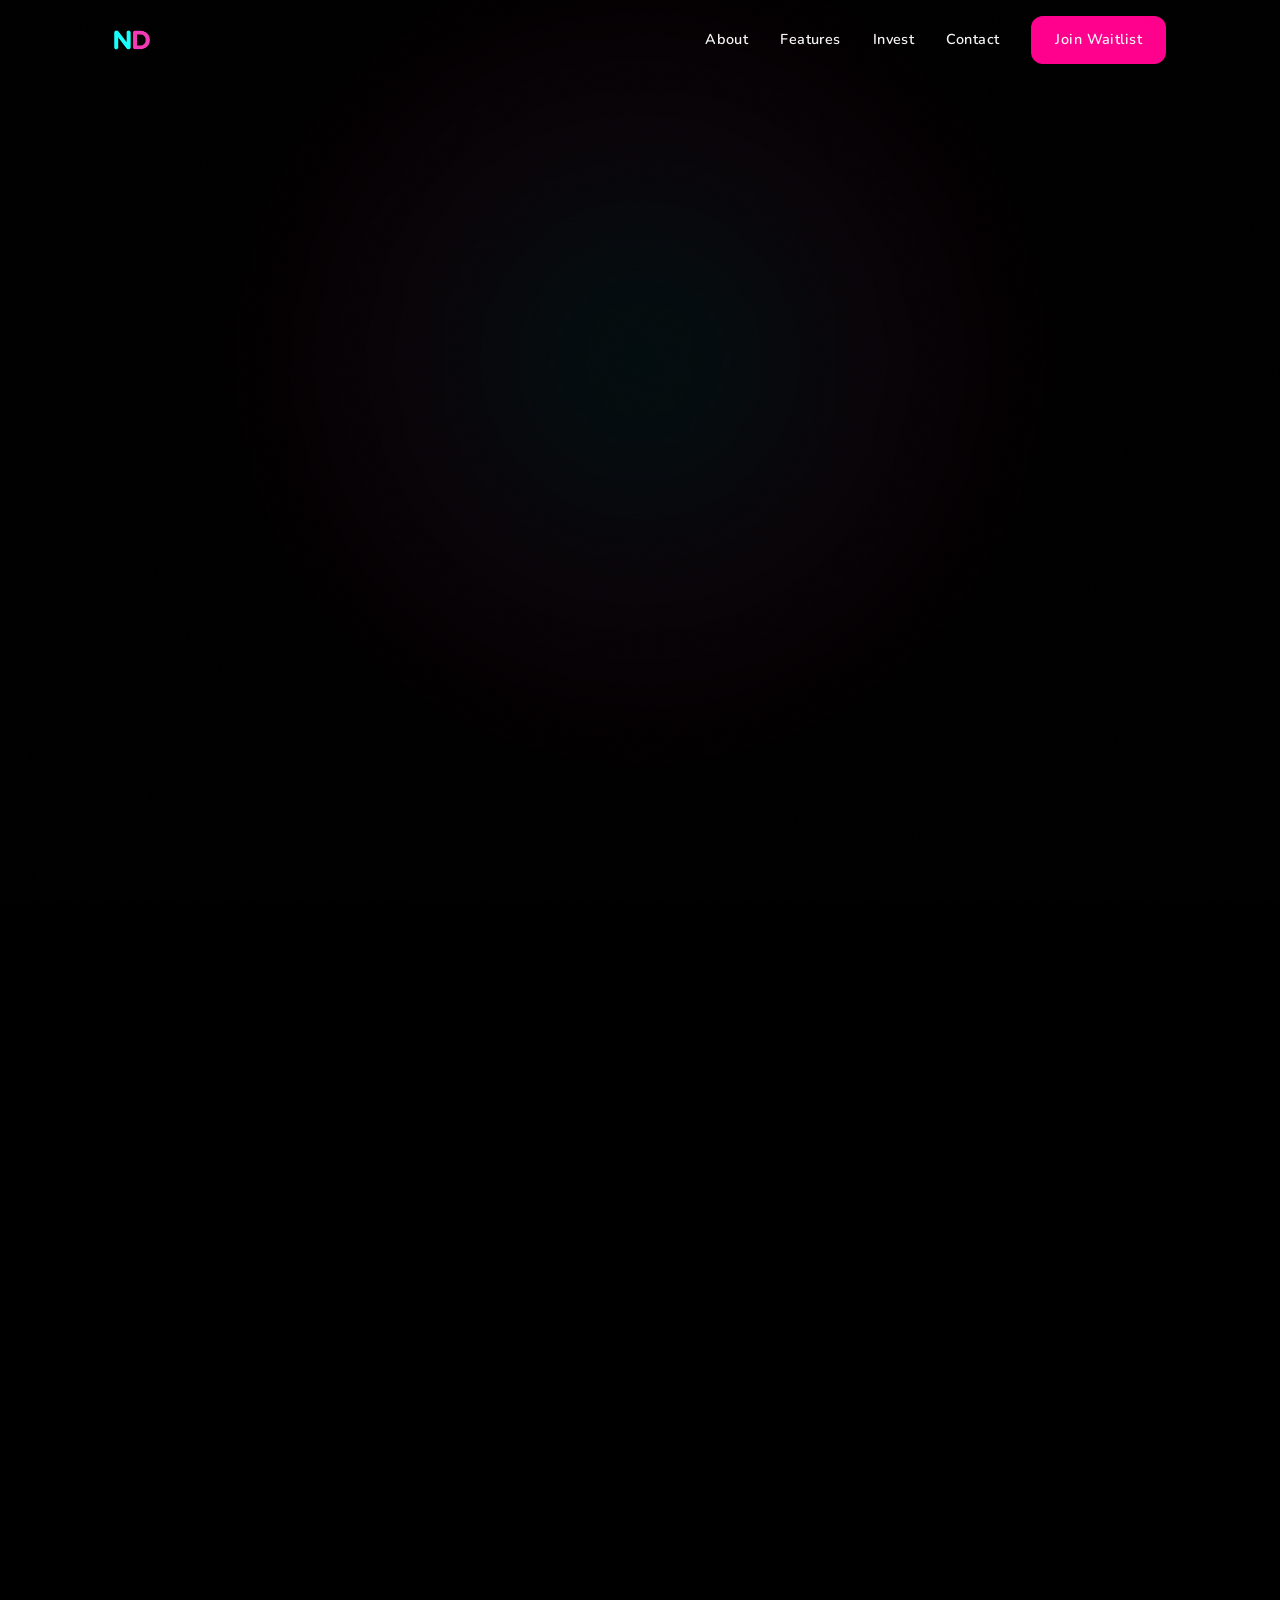
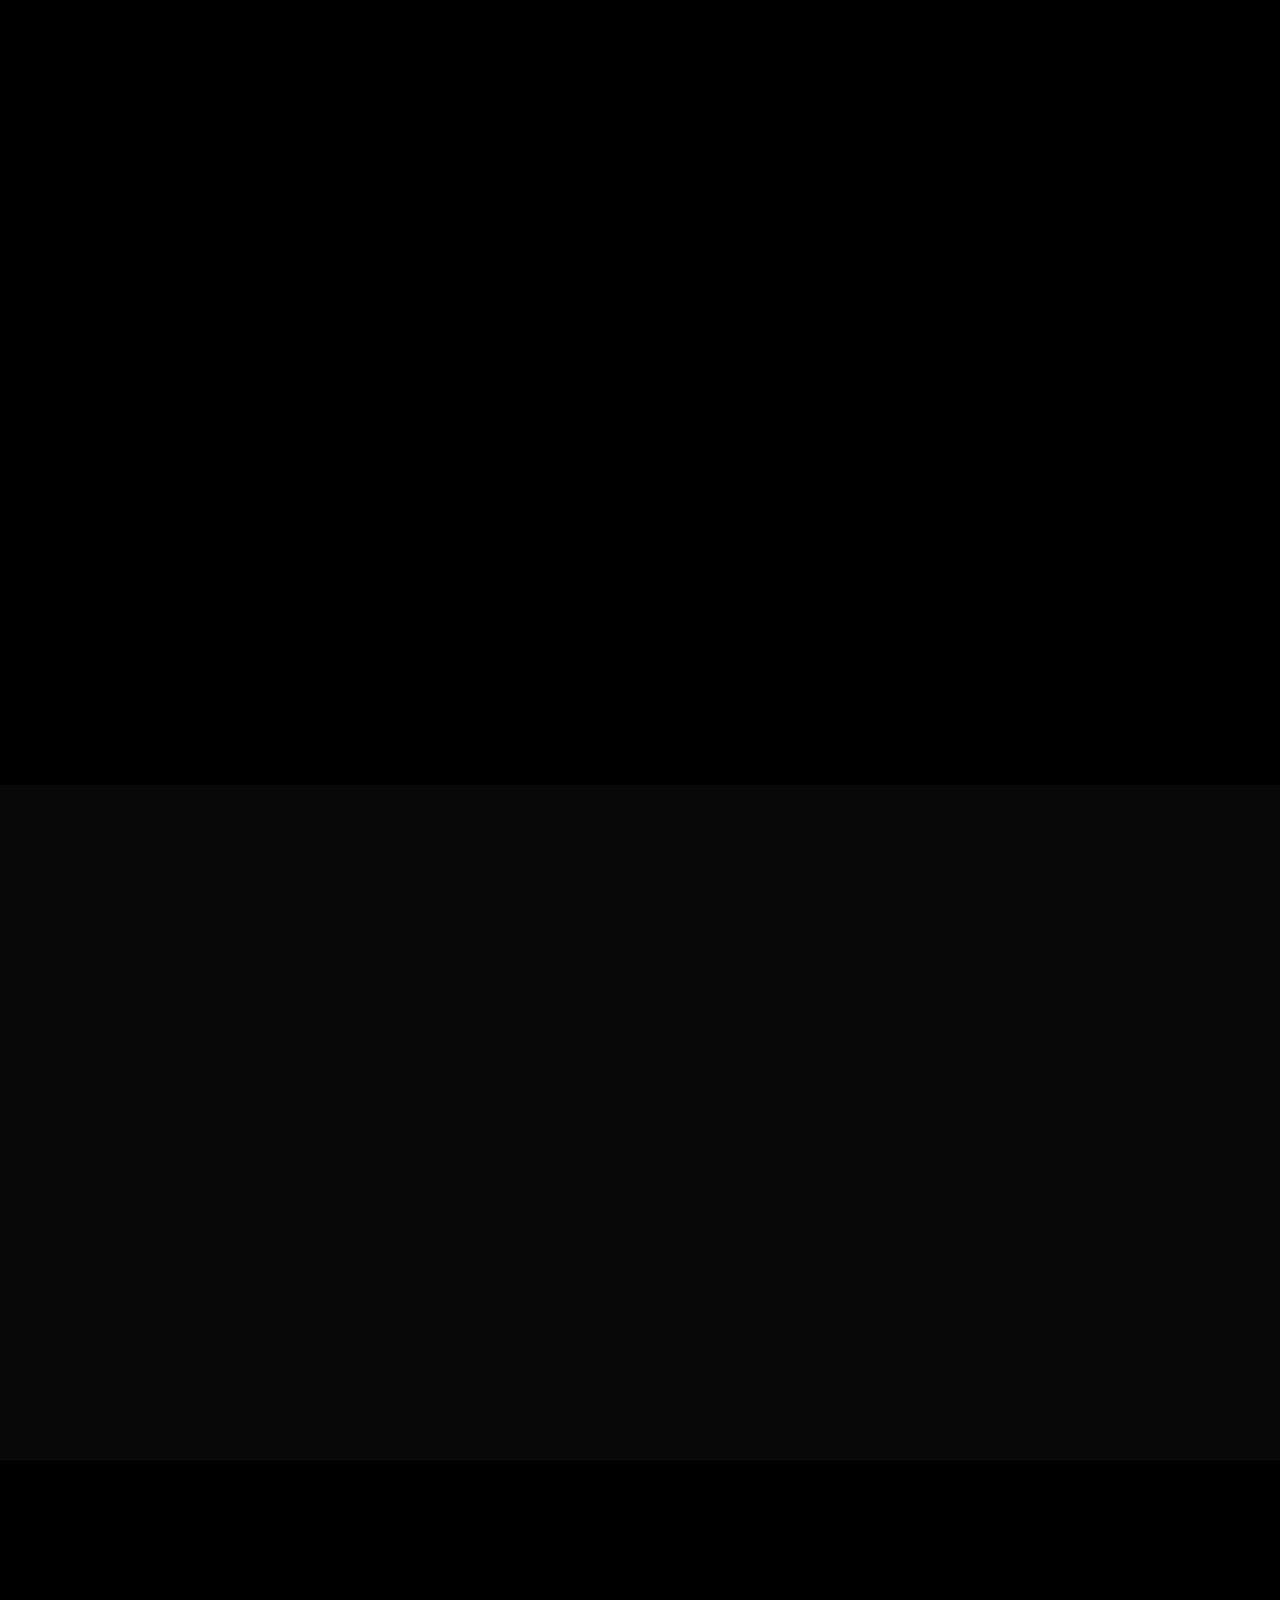
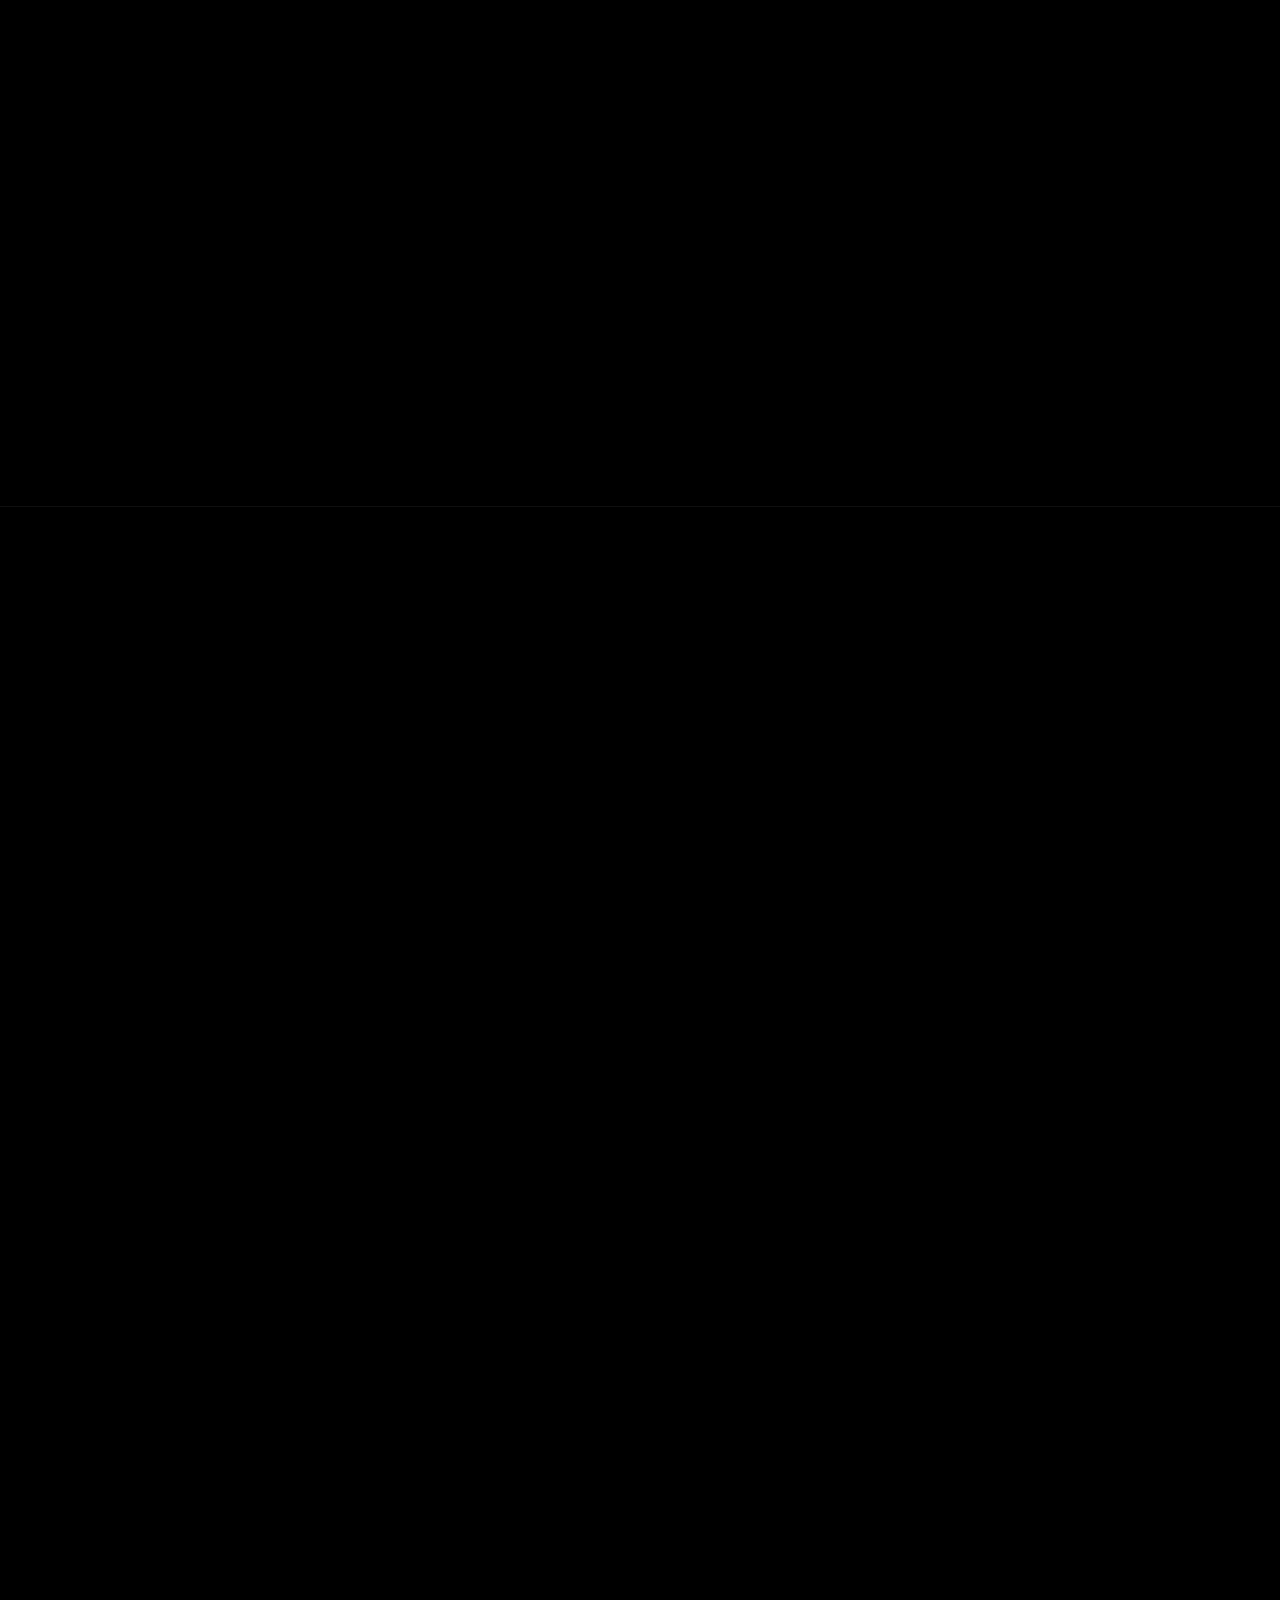
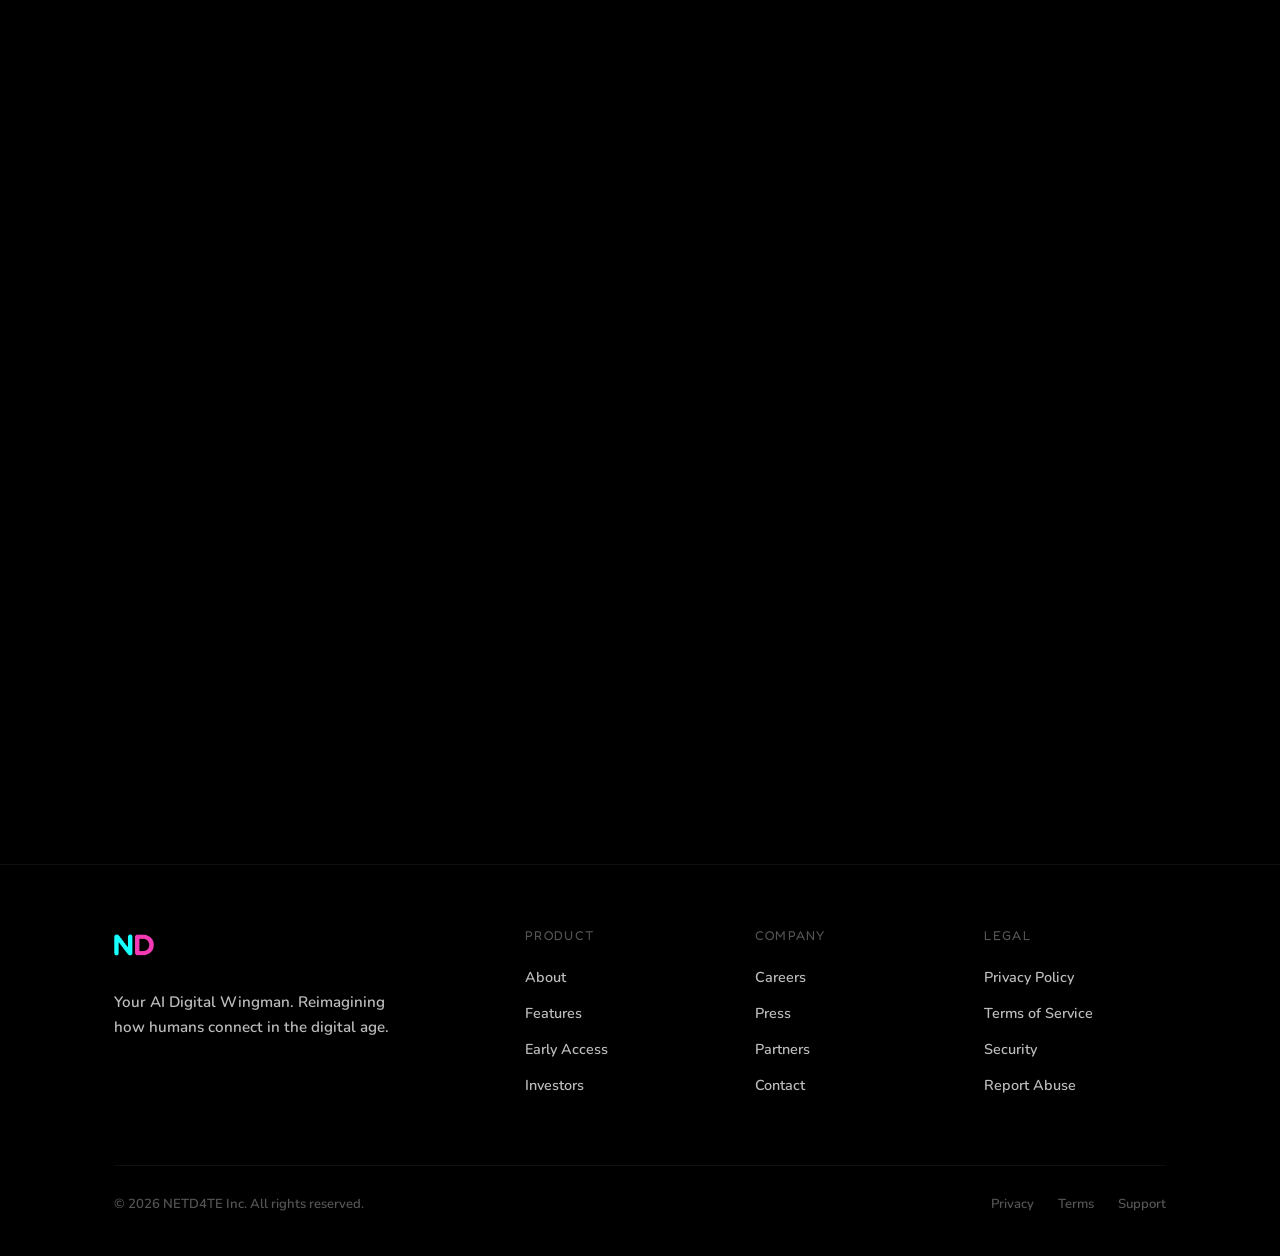
==== index.html @ 3063f81a "Update footer links to use root-relative paths" ====
<!DOCTYPE html>
<html lang="en">
<head>
  <meta charset="UTF-8">
  <meta name="viewport" content="width=device-width, initial-scale=1.0">
  <meta http-equiv="X-UA-Compatible" content="IE=edge">
  
  <title>NETD4TE | Your AI Digital Wingman | Coming Soon</title>
  <meta name="title" content="NETD4TE | Your AI Digital Wingman | Coming Soon">
  <meta name="description" content="NETD4TE is the next-gen AI dating platform built for introverts, trust-seekers, and Gen Z. A completely fresh experience in online dating. Pre-register now for early access. Investors and mentors welcome.">
  <meta name="keywords" content="netd4te, netdate, netd4te app, netd4te dating, ai digital wingman, ai dating app, dating platform, online dating, find love online, digital wingman, introvert dating app, trust based dating, next gen dating, modern dating site, gen z dating, new dating app, upcoming dating app, dating app launch, dating startup, relationship app, matchmaking app, ai matchmaking, smart dating, safe dating app, verified dating, authentic dating, meaningful connections, dating innovation, dating technology, social discovery app, singles app, meet new people, find your match, love tech, dating revolution, fluid dating experience, immersive dating, premium dating platform, dating for introverts, shy people dating app, trust score dating, anti-catfish dating, real connections, no ghosting dating, future of dating, dating 3.0, ai powered relationships, digital dating assistant, romantic ai, dating ecosystem, pre launch dating app, exclusive dating app, invite only dating, beta dating app, dating app investors, dating startup funding, mentor supported startup, netd4te pre register, netd4te early access, netd4te mvp, netd4te prototype, netd4te founder, netd4te team, netd4te careers, netd4te support, netd4te privacy, netd4te security">
  <meta name="author" content="NETD4TE Inc.">
  <meta name="robots" content="index, follow, max-image-preview:large, max-snippet:-1, max-video-preview:-1">
  <meta name="googlebot" content="index, follow">
  <meta name="bingbot" content="index, follow">
  <meta name="language" content="English">
  <meta name="revisit-after" content="7 days">
  <meta name="theme-color" content="#000000">
  <meta name="msapplication-TileColor" content="#000000">
  <meta name="apple-mobile-web-app-capable" content="yes">
  <meta name="apple-mobile-web-app-status-bar-style" content="black-translucent">
  <meta name="apple-mobile-web-app-title" content="NETD4TE">
  <meta name="mobile-web-app-capable" content="yes">
  <meta name="application-name" content="NETD4TE">
  <meta name="format-detection" content="telephone=no">
  
  <link rel="canonical" href="https://netd4te.com/">
  <link rel="icon" type="image/png" href="images/notification-icon.png">
  <link rel="shortcut icon" type="image/png" href="images/notification-icon.png">
  <link rel="apple-touch-icon" href="images/app-icon.png">
  <link rel="mask-icon" href="images/notification-icon.png" color="#00f0ff">
  <link rel="manifest" href="manifest.json">
  
  <link rel="preconnect" href="https://fonts.googleapis.com">
  <link rel="preconnect" href="https://fonts.gstatic.com" crossorigin>
  
  <meta property="og:type" content="website">
  <meta property="og:url" content="https://netd4te.com/">
  <meta property="og:title" content="NETD4TE | Your AI Digital Wingman | Coming Soon">
  <meta property="og:description" content="The dating app rebuilt from scratch for trust, authenticity, and introverts. Pre-register for exclusive early access. Investors welcome.">
  <meta property="og:image" content="https://netd4te.com/images/couple1.png">
  <meta property="og:image:width" content="1200">
  <meta property="og:image:height" content="630">
  <meta property="og:image:alt" content="NETD4TE - Your AI Digital Wingman">
  <meta property="og:site_name" content="NETD4TE">
  <meta property="og:locale" content="en_US">
  
  <meta property="twitter:card" content="summary_large_image">
  <meta property="twitter:url" content="https://netd4te.com/">
  <meta property="twitter:title" content="NETD4TE | Your AI Digital Wingman | Coming Soon">
  <meta property="twitter:description" content="The dating app rebuilt from scratch for trust, authenticity, and introverts. Pre-register for exclusive early access.">
  <meta property="twitter:image" content="https://netd4te.com/images/image1.png">
  <meta property="twitter:image:alt" content="NETD4TE Logo">
  <meta name="twitter:site" content="@netd4te">
  <meta name="twitter:creator" content="@netd4te">

  <!-- FIREBASE CONFIGURATION -->
  <script type="module">
    // Import the functions you need from the SDKs you need
    import { initializeApp } from "https://www.gstatic.com/firebasejs/12.16.0/firebase-app.js";
    import { getAnalytics } from "https://www.gstatic.com/firebasejs/12.16.0/firebase-analytics.js";
    import { getFirestore } from "https://www.gstatic.com/firebasejs/12.16.0/firebase-firestore.js";

    // Your web app's Firebase configuration
    const firebaseConfig = {
      apiKey: "AIzaSyCQ2P5rx6RW3_sD5trB_k0B-QwUMUBgTsg",
      authDomain: "netd4te-web-69.firebaseapp.com",
      projectId: "netd4te-web-69",
      storageBucket: "netd4te-web-69.firebasestorage.app",
      messagingSenderId: "773808920862",
      appId: "1:773808920862:web:a656dccbf522b605a9910f",
      measurementId: "G-SEQCHS0ESS"
    };

    // Initialize Firebase
    const app = initializeApp(firebaseConfig);
    const analytics = getAnalytics(app);
    // Initialize Firestore and attach it to the window object so main.js can use it
    window.db = getFirestore(app);
  </script>
  
  <script type="application/ld+json">
  {
    "@context": "https://schema.org",
    "@type": "Organization",
    "name": "NETD4TE",
    "alternateName": "NETD4TE Inc.",
    "url": "https://netd4te.com",
    "logo": "https://netd4te.com/images/notification-icon.png",
    "sameAs": [
      "https://instagram.com/netd4te",
      "https://twitter.com/netd4te",
      "https://linkedin.com/company/netd4te",
      "https://youtube.com/@netd4te",
      "https://facebook.com/netd4te",
      "https://tiktok.com/@netd4te",
      "https://discord.gg/netd4te",
      "https://reddit.com/r/netd4te"
    ],
    "contactPoint": [
      { "@type": "ContactPoint", "email": "support@netd4te.com", "contactType": "customer support", "availableLanguage": ["English"] },
      { "@type": "ContactPoint", "email": "invest@netd4te.com", "contactType": "investor relations", "availableLanguage": ["English"] }
    ],
    "description": "NETD4TE is an AI-powered digital wingman and next-generation dating platform designed for introverts and trust-focused singles.",
    "foundingDate": "2026",
    "slogan": "Your AI Digital Wingman"
  }
  </script>
  
  <script type="application/ld+json">
  {
    "@context": "https://schema.org",
    "@type": "WebSite",
    "name": "NETD4TE",
    "url": "https://netd4te.com",
    "potentialAction": {
      "@type": "SearchAction",
      "target": "https://netd4te.com/?q={search_term_string}",
      "query-input": "required name=search_term_string"
    }
  }
  </script>
  
  <script type="application/ld+json">
  {
    "@context": "https://schema.org",
    "@type": "SoftwareApplication",
    "name": "NETD4TE",
    "applicationCategory": "SocialNetworkingApplication",
    "operatingSystem": "iOS, Android, Web",
    "softwareVersion": "MVP",
    "description": "AI-powered dating application featuring trust-building mechanisms and introvert-friendly matching. Currently in pre-launch phase.",
    "offers": { "@type": "Offer", "price": "0", "priceCurrency": "USD" },
    "aggregateRating": { "@type": "AggregateRating", "ratingValue": "5", "ratingCount": "1" },
    "author": { "@type": "Organization", "name": "NETD4TE Inc." },
    "applicationSubCategory": "DatingApplication",
    "featureList": "AI Digital Wingman, Trust-Based Matching, Introvert-Optimized UX, Real Connection Focus"
  }
  </script>
  
  <script type="application/ld+json">
  {
    "@context": "https://schema.org",
    "@type": "FAQPage",
    "mainEntity": [
      {
        "@type": "Question",
        "name": "What is NETD4TE?",
        "acceptedAnswer": {
          "@type": "Answer",
          "text": "NETD4TE is an upcoming AI-powered dating platform and digital wingman designed to revolutionize online dating through trust-building features and introvert-friendly design. The app is currently in pre-launch phase with a full prototype ready for investors."
        }
      },
      {
        "@type": "Question",
        "name": "When is NETD4TE launching?",
        "acceptedAnswer": {
          "@type": "Answer",
          "text": "NETD4TE is launching its MVP soon. You can pre-register now at netd4te.com to get exclusive early access and be among the first to experience the future of dating."
        }
      },
      {
        "@type": "Question",
        "name": "Is NETD4TE good for introverts?",
        "acceptedAnswer": {
          "@type": "Answer",
          "text": "Yes, NETD4TE is specifically designed with introvert-friendly features that make online dating comfortable, authentic, and pressure-free. The platform prioritizes meaningful connections over superficial swiping."
        }
      },
      {
        "@type": "Question",
        "name": "Is NETD4TE looking for investors?",
        "acceptedAnswer": {
          "@type": "Answer",
          "text": "Yes, NETD4TE is actively seeking visionary investors and mentors. The full prototype is ready for demonstration. Interested parties can contact invest@netd4te.com for the pitch deck and partnership opportunities."
        }
      }
    ]
  }
  </script>
  
  <link rel="stylesheet" href="css/style.css">
  
  <style>
    body { background: #000; color: #fff; margin: 0; font-family: 'Nunito', sans-serif; }
    .hero { min-height: 100vh; display: flex; flex-direction: column; justify-content: center; align-items: center; text-align: center; padding: 140px 24px 100px; position: relative; }
  </style>
</head>
<body>
  
  <!-- Navigation -->
  <nav id="navbar">
    <div class="container nav-inner">
      <a href="#top" class="nav-logo" aria-label="NETD4TE Home">
        <img src="images/notification-icon.png" alt="NETD4TE" style="height:36px;width:auto;">
      </a>
      
      <div class="nav-links">
        <a href="#about">About</a>
        <a href="#features">Features</a>
        <a href="#investors">Invest</a>
        <a href="#contact">Contact</a>
        <a href="#waitlist" class="btn btn-primary-j nav-cta">Join Waitlist</a>
      </div>
      
      <button class="menu-toggle" id="menu-toggle" aria-label="Open menu">
        <span></span>
        <span></span>
        <span></span>
      </button>
    </div>
  </nav>
  
  <!-- Mobile Nav Overlay -->
  <div class="mobile-nav" id="mobile-nav">
    <a href="#about" onclick="closeMenu()">About</a>
    <a href="#features" onclick="closeMenu()">Features</a>
    <a href="#investors" onclick="closeMenu()">Invest</a>
    <a href="#contact" onclick="closeMenu()">Contact</a>
    <a href="#waitlist" class="btn btn-primary-j" onclick="closeMenu()" style="margin-top:24px;">Join Waitlist</a>
  </div>
  
  <!-- Hero -->
  <section class="hero" id="top">
    <!-- NEW GLOW DIV -->
    <div class="hero-glow"></div>

    <div class="hero-badge reveal">
      <span class="dot"></span>
      <span>Something New Is Coming Soon</span>
    </div>
    
    <img src="images/logo-banner.png" alt="NETD4TE - Your AI Digital Wingman" class="hero-logo-img reveal" style="max-width: 600px;" loading="eager">
    
    <p class="hero-sub reveal" style="font-size: 1.5rem; max-width: 700px;">
      Your AI Digital Wingman. A dating experience so fresh and so different that you will wonder how you ever dated without it.
    </p>
    
    <div class="hero-actions reveal">
      <a href="#waitlist" class="btn btn-primary">
        <span>Get Early Access</span>
        <svg width="16" height="16" viewBox="0 0 24 24" fill="none" stroke="currentColor" stroke-width="2.5" stroke-linecap="round" stroke-linejoin="round"><line x1="12" y1="5" x2="12" y2="19"></line><polyline points="19 12 12 19 5 12"></polyline></svg>
      </a>
      <a href="#about" class="btn btn-outline">Explore More</a>
    </div>
    
    <div class="hero-scroll reveal">
      <span>Scroll</span>
      <svg width="16" height="16" viewBox="0 0 24 24" fill="none" stroke="currentColor" stroke-width="2" stroke-linecap="round" stroke-linejoin="round"><polyline points="6 9 12 15 18 9"></polyline></svg>
    </div>
  </section>
  
  <!-- Image Strip -->
  <section style="padding-top:0; padding-bottom:0;">
    <div class="img-strip reveal">
      <div class="img-strip-item">
        <img src="images/couple1.png" alt="Neon couple art" loading="lazy">
      </div>
      <div class="img-strip-item">
        <img src="images/couple3.png" alt="Friends having fun" loading="lazy">
      </div>
      <div class="img-strip-item">
        <img src="images/couple.png" alt="Digital connections" loading="lazy">
      </div>
    </div>
  </section>
  
  <!-- About -->
  <section id="about">
    <div class="container">
      
      <div style="text-align:center; margin-bottom:56px;" class="reveal">
        <span class="section-label">The Secret Sauce</span>
        <h2 class="section-title pipe-text">You Have Never Dated<br>Like This Before</h2>
        <p class="section-desc" style="margin:0 auto;">
          We did not copy other apps. We started from zero. What we are building does not fit any category. It is not just new features. It is a whole new way to think about dating.
        </p>
      </div>
      
      <div class="feature-grid">
        <div class="clay-card reveal">
          <span class="feature-num">01</span>
          <div class="feature-icon" style="color:var(--cyan);">
            <svg width="24" height="24" viewBox="0 0 24 24" fill="none" stroke="currentColor" stroke-width="2" stroke-linecap="round" stroke-linejoin="round"><path d="M12 2L2 7l10 5 10-5-10-5z"></path><path d="M2 17l10 5 10-5"></path><path d="M2 12l10 5 10-5"></path></svg>
          </div>
          <h3>Beyond the Swipe</h3>
          <p>The swipe is dead. We built something totally new to help you find people. It feels so natural, you will wonder why nobody did it before.</p>
        </div>
        
        <div class="clay-card reveal">
          <span class="feature-num">02</span>
          <div class="feature-icon" style="color:var(--pink);">
            <svg width="24" height="24" viewBox="0 0 24 24" fill="none" stroke="currentColor" stroke-width="2" stroke-linecap="round" stroke-linejoin="round"><path d="M12 22s8-4 8-10V5l-8-3-8 3v7c0 6 8 10 8 10z"></path></svg>
          </div>
          <h3>Trust, Verified</h3>
          <p>Our trust system makes sure every connection starts real. No bots. No fakes. Just real people being real.</p>
        </div>
        
        <div class="clay-card reveal">
          <span class="feature-num">03</span>
          <div class="feature-icon" style="color:var(--purple);">
            <svg width="24" height="24" viewBox="0 0 24 24" fill="none" stroke="currentColor" stroke-width="2" stroke-linecap="round" stroke-linejoin="round"><path d="M20.84 4.61a5.5 5.5 0 0 0-7.78 0L12 5.67l-1.06-1.06a5.5 5.5 0 0 0-7.78 7.78l1.06 1.06L12 21.23l7.78-7.78 1.06-1.06a5.5 5.5 0 0 0 0-7.78z"></path></svg>
          </div>
          <h3>Introvert Paradise</h3>
          <p>Low social battery? Perfect. We built everything around comfort, depth, and zero pressure. Finally, a dating app that gets you.</p>
        </div>
        
        <div class="clay-card reveal">
          <span class="feature-num">04</span>
          <div class="feature-icon" style="color:var(--cyan);">
            <svg width="24" height="24" viewBox="0 0 24 24" fill="none" stroke="currentColor" stroke-width="2" stroke-linecap="round" stroke-linejoin="round"><circle cx="12" cy="12" r="10"></circle><line x1="12" y1="16" x2="12" y2="12"></line><line x1="12" y1="8" x2="12.01" y2="8"></line></svg>
          </div>
          <h3>Your AI Wingman</h3>
          <p>Imagine a best friend who knows exactly what to say and how to break the ice. That is not just AI. That is your digital wingman.</p>
        </div>
        
        <div class="clay-card reveal">
          <span class="feature-num">05</span>
          <div class="feature-icon" style="color:var(--pink);">
            <svg width="24" height="24" viewBox="0 0 24 24" fill="none" stroke="currentColor" stroke-width="2" stroke-linecap="round" stroke-linejoin="round"><path d="M21 15a2 2 0 0 1-2 2H7l-4 4V5a2 2 0 0 1 2-2h14a2 2 0 0 1 2 2z"></path></svg>
          </div>
          <h3>Anti-Ghosting Tech</h3>
          <p>Ghosting hurts. We built the cure. Our system keeps conversations alive and meaningful. No more being left on read forever.</p>
        </div>
        
        <div class="clay-card reveal">
          <span class="feature-num">06</span>
          <div class="feature-icon" style="color:var(--purple);">
            <svg width="24" height="24" viewBox="0 0 24 24" fill="none" stroke="currentColor" stroke-width="2" stroke-linecap="round" stroke-linejoin="round"><path d="M17 21v-2a4 4 0 0 0-4-4H5a4 4 0 0 0-4 4v2"></path><circle cx="9" cy="7" r="4"></circle><path d="M23 21v-2a4 4 0 0 0-3-3.87"></path><path d="M16 3.13a4 4 0 0 1 0 7.75"></path></svg>
          </div>
          <h3>Fluid Chemistry</h3>
          <p>Matching is not math. It is chemistry. Our system understands vibe, energy, and compatibility in ways you have never seen.</p>
        </div>
      </div>
      
    </div>
  </section>
  
  <!-- Showcase -->
  <section id="features" style="background:var(--surface);">
    <div class="container">
      <div class="showcase">
        <div class="showcase-visual reveal">
          <img src="images/logo.png" alt="Futuristic dating app" loading="lazy">
        </div>
        <div class="showcase-content reveal">
          <span class="section-label">The Experience</span>
          <h2 class="section-title pipe-text">Built for Humans.<br>Powered by <span style="color:var(--cyan);">AI</span>.</h2>
          <p>
            Every button, every screen, every tiny detail was made with care. This is not just an app you open. It is an app you feel. The design adapts to your mood. Conversations flow naturally. Connections feel meant to be.
          </p>
          <p>
            We are not showing everything yet. But here is our promise: once you try it, you will never go back to old dating apps.
          </p>
          <a href="#waitlist" class="btn btn-outline">Be the First to Try It</a>
        </div>
      </div>
    </div>
  </section>
  
  <!-- Investor -->
  <section class="investor-cta" id="investors">
    <div class="container">
      <span class="section-label reveal">For Visionaries</span>
      <h2 class="reveal pipe-text">Built for Scale.<br>Ready to <span style="color:var(--pink);">Rule</span>.</h2>
      <p class="reveal">
        NETD4TE is not just an idea on paper. The full prototype is ready. We are looking for partners who see that the dating world is ready for something new.
      </p>
      
      <div class="investor-stats reveal">
        <div class="investor-stat">
          <h4 style="color:var(--cyan);">100%</h4>
          <span>Prototype Ready</span>
        </div>
        <div class="investor-stat">
          <h4 style="color:var(--pink);">Gen Z</h4>
          <span>Main Audience</span>
        </div>
        <div class="investor-stat">
          <h4 style="color:var(--cyan);">Global</h4>
          <span>Big Vision</span>
        </div>
      </div>
      
      <div class="reveal" style="display:flex;gap:16px;justify-content:center;flex-wrap:wrap;">
        <a href="mailto:invest@netd4te.com?subject=Investment%20Opportunity%20-%20NETD4TE" class="btn btn-primary">
          <span>Request Pitch Deck</span>
          <svg width="16" height="16" viewBox="0 0 24 24" fill="none" stroke="currentColor" stroke-width="2" stroke-linecap="round" stroke-linejoin="round"><path d="M4 4h16c1.1 0 2 .9 2 2v12c0 1.1-.9 2-2 2H4c-1.1 0-2-.9-2-2V6c0-1.1.9-2 2-2z"></path><polyline points="22,6 12,13 2,6"></polyline></svg>
        </a>
        <a href="mailto:founder@netd4te.com" class="btn btn-outline">Contact Founder</a>
      </div>
    </div>
  </section>
  
  <!-- Waitlist -->
  <section id="waitlist">
    <div class="container" style="text-align:center;">
      <span class="section-label reveal">Join the Inner Circle</span>
      <h2 class="section-title reveal pipe-text">Do Not Miss the Drop</h2>
      <p class="section-desc reveal" style="margin:0 auto 24px;">
        Be the first to try the future of dating. No spam. No data selling. Just early access to the revolution.
      </p>
      <!-- NEW BENEFITS TEXT -->
      <p class="reveal" style="color: #00f0ff; font-weight: 700; margin-bottom: 32px;">
        Pre-register today to get early access and a heavy discount on your first subscription.
      </p>
      
      <div class="waitlist-box reveal">
        <form class="waitlist-form" id="waitlist-form" novalidate>
          <input type="text" id="name" name="name" class="input-field" placeholder="Your Name" required autocomplete="name" aria-label="Your Name">
          <input type="email" id="email" name="email" class="input-field" placeholder="Email Address" required autocomplete="email" aria-label="Email Address">
          
          <button type="submit" class="btn btn-primary" style="width:100%;">
            <span>Pre-Register Now</span>
            <svg width="16" height="16" viewBox="0 0 24 24" fill="none" stroke="currentColor" stroke-width="2.5" stroke-linecap="round" stroke-linejoin="round"><path d="M5 12h14M12 5l7 7-7 7"></path></svg>
          </button>
        </form>
        
        <div class="form-success" id="form-success" role="status" aria-live="polite"></div>
        <!-- NEW ERROR MESSAGE CONTAINER -->
        <div id="form-error" style="display: none; color: #ff2d95; font-weight: 700; margin-top: 16px;"></div>
      </div>
      
      <p style="margin-top:24px;color:var(--text-faint);font-size:0.85rem;" class="reveal">
        By joining, you agree to be part of something big. Read our <a href="privacy-policy" style="color:var(--text-dim);">Privacy Policy</a>.
      </p>
    </div>
  </section>
  
  <!-- Contact -->
  <section id="contact">
    <div class="container">
      <div style="text-align:center; margin-bottom:56px;">
        <span class="section-label reveal">Let's Talk</span>
        <h2 class="section-title reveal pipe-text">We Are Listening</h2>
        <p class="section-desc reveal" style="margin:0 auto;">
          Got questions? Want to invest? Want to join the team? We want to hear from you.
        </p>
      </div>
      
      <div class="contact-grid">
        <a href="mailto:contact@netd4te.com" class="contact-item reveal">
          <div class="c-icon" style="color:var(--cyan);">
            <svg width="18" height="18" viewBox="0 0 24 24" fill="none" stroke="currentColor" stroke-width="2" stroke-linecap="round" stroke-linejoin="round"><path d="M4 4h16c1.1 0 2 .9 2 2v12c0 1.1-.9 2-2 2H4c-1.1 0-2-.9-2-2V6c0-1.1.9-2 2-2z"></path><polyline points="22,6 12,13 2,6"></polyline></svg>
          </div>
          <div class="c-info">
            <h4>General Inquiries</h4>
            <span>contact@netd4te.com</span>
          </div>
        </a>
        
        <a href="mailto:support@netd4te.com" class="contact-item reveal">
          <div class="c-icon" style="color:var(--pink);">
            <svg width="18" height="18" viewBox="0 0 24 24" fill="none" stroke="currentColor" stroke-width="2" stroke-linecap="round" stroke-linejoin="round"><circle cx="12" cy="12" r="10"></circle><path d="M9.09 9a3 3 0 0 1 5.83 1c0 2-3 3-3 3"></path><line x1="12" y1="17" x2="12.01" y2="17"></line></svg>
          </div>
          <div class="c-info">
            <h4>User Support</h4>
            <span>support@netd4te.com</span>
          </div>
        </a>
        
        <a href="mailto:help@netd4te.com" class="contact-item reveal">
          <div class="c-icon" style="color:var(--purple);">
            <svg width="18" height="18" viewBox="0 0 24 24" fill="none" stroke="currentColor" stroke-width="2" stroke-linecap="round" stroke-linejoin="round"><path d="M21 11.5a8.38 8.38 0 0 1-.9 3.8 8.5 8.5 0 0 1-7.6 4.7 8.38 8.38 0 0 1-3.8-.9L3 21l1.9-5.7a8.38 8.38 0 0 1-.9-3.8 8.5 8.5 0 0 1 4.7-7.6 8.38 8.38 0 0 1 3.8-.9h.5a8.48 8.48 0 0 1 8 8v.5z"></path></svg>
          </div>
          <div class="c-info">
            <h4>Help Center</h4>
            <span>help@netd4te.com</span>
          </div>
        </a>
        
        <a href="mailto:invest@netd4te.com" class="contact-item reveal">
          <div class="c-icon" style="color:var(--cyan);">
            <svg width="18" height="18" viewBox="0 0 24 24" fill="none" stroke="currentColor" stroke-width="2" stroke-linecap="round" stroke-linejoin="round"><line x1="12" y1="1" x2="12" y2="23"></line><path d="M17 5H9.5a3.5 3.5 0 0 0 0 7h5a3.5 3.5 0 0 1 0 7H6"></path></svg>
          </div>
          <div class="c-info">
            <h4>Investor Relations</h4>
            <span>invest@netd4te.com</span>
          </div>
        </a>
        
        <a href="mailto:founder@netd4te.com" class="contact-item reveal">
          <div class="c-icon" style="color:var(--pink);">
            <svg width="18" height="18" viewBox="0 0 24 24" fill="none" stroke="currentColor" stroke-width="2" stroke-linecap="round" stroke-linejoin="round"><path d="M20 21v-2a4 4 0 0 0-4-4H8a4 4 0 0 0-4 4v2"></path><circle cx="12" cy="7" r="4"></circle></svg>
          </div>
          <div class="c-info">
            <h4>Founder's Desk</h4>
            <span>founder@netd4te.com</span>
          </div>
        </a>
        
        <a href="mailto:team@netd4te.com" class="contact-item reveal">
          <div class="c-icon" style="color:var(--purple);">
            <svg width="18" height="18" viewBox="0 0 24 24" fill="none" stroke="currentColor" stroke-width="2" stroke-linecap="round" stroke-linejoin="round"><path d="M17 21v-2a4 4 0 0 0-4-4H5a4 4 0 0 0-4 4v2"></path><circle cx="9" cy="7" r="4"></circle><path d="M23 21v-2a4 4 0 0 0-3-3.87"></path><path d="M16 3.13a4 4 0 0 1 0 7.75"></path></svg>
          </div>
          <div class="c-info">
            <h4>Partnerships</h4>
            <span>team@netd4te.com</span>
          </div>
        </a>
        
        <a href="mailto:careers@netd4te.com" class="contact-item reveal">
          <div class="c-icon" style="color:var(--cyan);">
            <svg width="18" height="18" viewBox="0 0 24 24" fill="none" stroke="currentColor" stroke-width="2" stroke-linecap="round" stroke-linejoin="round"><rect x="2" y="7" width="20" height="14" rx="2" ry="2"></rect><path d="M16 21V5a2 2 0 0 0-2-2h-4a2 2 0 0 0-2 2v16"></path></svg>
          </div>
          <div class="c-info">
            <h4>Careers</h4>
            <span>careers@netd4te.com</span>
          </div>
        </a>
        
        <a href="mailto:info@netd4te.com" class="contact-item reveal">
          <div class="c-icon" style="color:var(--pink);">
            <svg width="18" height="18" viewBox="0 0 24 24" fill="none" stroke="currentColor" stroke-width="2" stroke-linecap="round" stroke-linejoin="round"><circle cx="12" cy="12" r="10"></circle><line x1="12" y1="16" x2="12" y2="12"></line><line x1="12" y1="8" x2="12.01" y2="8"></line></svg>
          </div>
          <div class="c-info">
            <h4>Press & Media</h4>
            <span>info@netd4te.com</span>
          </div>
        </a>
        
        <a href="mailto:security@netd4te.com" class="contact-item reveal">
          <div class="c-icon" style="color:var(--purple);">
            <svg width="18" height="18" viewBox="0 0 24 24" fill="none" stroke="currentColor" stroke-width="2" stroke-linecap="round" stroke-linejoin="round"><path d="M12 22s8-4 8-10V5l-8-3-8 3v7c0 6 8 10 8 10z"></path></svg>
          </div>
          <div class="c-info">
            <h4>Security Team</h4>
            <span>security@netd4te.com</span>
          </div>
        </a>
        
        <a href="mailto:privacy@netd4te.com" class="contact-item reveal">
          <div class="c-icon" style="color:var(--cyan);">
            <svg width="18" height="18" viewBox="0 0 24 24" fill="none" stroke="currentColor" stroke-width="2" stroke-linecap="round" stroke-linejoin="round"><path d="M1 12s4-8 11-8 11 8 11 8-4 8-11 8-11-8-11-8z"></path><circle cx="12" cy="12" r="3"></circle></svg>
          </div>
          <div class="c-info">
            <h4>Privacy Office</h4>
            <span>privacy@netd4te.com</span>
          </div>
        </a>
        
        <a href="mailto:report@netd4te.com" class="contact-item reveal">
          <div class="c-icon" style="color:var(--pink);">
            <svg width="18" height="18" viewBox="0 0 24 24" fill="none" stroke="currentColor" stroke-width="2" stroke-linecap="round" stroke-linejoin="round"><path d="M10.29 3.86L1.82 18a2 2 0 0 0 1.71 3h16.94a2 2 0 0 0 1.71-3L13.71 3.86a2 2 0 0 0-3.42 0z"></path><line x1="12" y1="9" x2="12" y2="13"></line><line x1="12" y1="17" x2="12.01" y2="17"></line></svg>
          </div>
          <div class="c-info">
            <h4>Safety & Reporting</h4>
            <span>report@netd4te.com</span>
          </div>
        </a>
      </div>
    </div>
  </section>
  
  <!-- Social -->
  <section style="padding-top:0;">
    <div class="container" style="text-align:center;">
      <span class="section-label reveal">Follow the Vibe</span>
      <h2 class="section-title reveal pipe-text" style="margin-bottom:40px;">@netd4te Everywhere</h2>
      
      <div class="social-row reveal">
        <a href="https://instagram.com/netd4te" target="_blank" rel="noopener noreferrer" class="social-chip" aria-label="Instagram">
          <svg viewBox="0 0 24 24" fill="none" stroke="currentColor" stroke-width="2" stroke-linecap="round" stroke-linejoin="round"><rect x="2" y="2" width="20" height="20" rx="5" ry="5"></rect><path d="M16 11.37A4 4 0 1 1 12.63 8 4 4 0 0 1 16 11.37z"></path><line x1="17.5" y1="6.5" x2="17.51" y2="6.5"></line></svg>
          Instagram
        </a>
        <a href="https://twitter.com/netd4te" target="_blank" rel="noopener noreferrer" class="social-chip" aria-label="X / Twitter">
          <svg viewBox="0 0 24 24" fill="currentColor" stroke="none"><path d="M18.244 2.25h3.308l-7.227 8.26 8.502 11.24H16.17l-5.214-6.817L4.99 21.75H1.68l7.73-8.835L1.254 2.25H8.08l4.713 6.231zm-1.161 17.52h1.833L7.084 4.126H5.117z"/></svg>
          X / Twitter
        </a>
        <a href="https://linkedin.com/company/netd4te" target="_blank" rel="noopener noreferrer" class="social-chip" aria-label="LinkedIn">
          <svg viewBox="0 0 24 24" fill="currentColor" stroke="none"><path d="M20.447 20.452h-3.554v-5.569c0-1.328-.027-3.037-1.852-3.037-1.853 0-2.136 1.445-2.136 2.939v5.667H9.351V9h3.414v1.561h.046c.477-.9 1.637-1.85 3.37-1.85 3.601 0 4.267 2.37 4.267 5.455v6.286zM5.337 7.433c-1.144 0-2.063-.926-2.063-2.065 0-1.138.92-2.063 2.063-2.063 1.14 0 2.064.925 2.064 2.063 0 1.139-.925 2.065-2.064 2.065zm1.782 13.019H3.555V9h3.564v11.452zM22.225 0H1.771C.792 0 0 .774 0 1.729v20.542C0 23.227.792 24 1.771 24h20.451C23.2 24 24 23.227 24 22.271V1.729C24 .774 23.2 0 22.222 0h.003z"/></svg>
          LinkedIn
        </a>
        <a href="https://youtube.com/@netd4te" target="_blank" rel="noopener noreferrer" class="social-chip" aria-label="YouTube">
          <svg viewBox="0 0 24 24" fill="currentColor" stroke="none"><path d="M23.498 6.186a3.016 3.016 0 0 0-2.122-2.136C19.505 3.545 12 3.545 12 3.545s-7.505 0-9.377.505A3.017 3.017 0 0 0 .502 6.186C0 8.07 0 12 0 12s0 3.93.502 5.814a3.016 3.016 0 0 0 2.122 2.136c1.871.505 9.376.505 9.376.505s7.505 0 9.377-.505a3.015 3.015 0 0 0 2.122-2.136C24 15.93 24 12 24 12s0-3.93-.502-5.814zM9.545 15.568V8.432L15.818 12l-6.273 3.568z"/></svg>
          YouTube
        </a>
        <a href="https://facebook.com/netd4te" target="_blank" rel="noopener noreferrer" class="social-chip" aria-label="Facebook">
          <svg viewBox="0 0 24 24" fill="currentColor" stroke="none"><path d="M24 12.073c0-6.627-5.373-12-12-12s-12 5.373-12 12c0 5.99 4.388 10.954 10.125 11.854v-8.385H7.078v-3.47h3.047V9.43c0-3.007 1.792-4.669 4.533-4.669 1.312 0 2.686.235 2.686.235v2.953H15.83c-1.491 0-1.956.925-1.956 1.874v2.25h3.328l-.532 3.47h-2.796v8.385C19.612 23.027 24 18.062 24 12.073z"/></svg>
          Facebook
        </a>
        <a href="https://tiktok.com/@netd4te" target="_blank" rel="noopener noreferrer" class="social-chip" aria-label="TikTok">
          <svg viewBox="0 0 24 24" fill="currentColor" stroke="none"><path d="M12.525.02c1.31-.02 2.61-.01 3.91-.02.08 1.53.63 3.09 1.75 4.17 1.12 1.11 2.7 1.62 4.24 1.79v4.03c-1.44-.05-2.89-.35-4.2-.97-.57-.26-1.1-.59-1.62-.93-.01 2.92.01 5.84-.02 8.75-.08 1.4-.54 2.79-1.35 3.94-1.31 1.92-3.58 3.17-5.91 3.21-1.43.08-2.86-.31-4.08-1.03-2.02-1.19-3.44-3.37-3.65-5.71-.02-.5-.03-1-.01-1.49.18-1.9 1.12-3.72 2.58-4.96 1.66-1.44 3.98-2.13 6.15-1.72.02 1.48-.04 2.96-.04 4.44-.99-.32-2.15-.23-3.02.37-.63.41-1.11 1.04-1.36 1.75-.21.51-.15 1.07-.14 1.61.24 1.64 1.82 3.02 3.5 2.87 1.12-.01 2.19-.66 2.77-1.61.19-.33.4-.67.41-1.06.1-1.79.06-3.57.07-5.36.01-4.03-.01-8.05.02-12.07z"/></svg>
          TikTok
        </a>
        <a href="https://discord.gg/netd4te" target="_blank" rel="noopener noreferrer" class="social-chip" aria-label="Discord">
          <svg viewBox="0 0 24 24" fill="currentColor" stroke="none"><path d="M20.317 4.3698a19.7913 19.7913 0 00-4.8851-1.5152.0741.0741 0 00-.0785.0371c-.211.3753-.4447.8648-.6083 1.2495-1.8447-.2762-3.68-.2762-5.4868 0-.1636-.3933-.4058-.8742-.6177-1.2495a.077.077 0 00-.0785-.037 19.7363 19.7363 0 00-4.8852 1.515.0699.0699 0 00-.0321.0277C.5334 9.0458-.319 13.5799.0992 18.0578a.0824.0824 0 00.0312.0561c2.0528 1.5076 4.0413 2.4228 5.9929 3.0294a.0777.0777 0 00.0842-.0276c.4616-.6304.8731-1.2952 1.226-1.9942a.076.076 0 00-.0416-.1057c-.6528-.2476-1.2743-.5495-1.8722-.8923a.077.077 0 01-.0076-.1277c.1258-.0943.2517-.1923.3718-.2914a.0743.0743 0 01.0776-.0105c3.9278 1.7933 8.18 1.7933 12.0614 0a.0739.0739 0 01.0785.0095c.1202.099.246.1981.3728.2924a.077.077 0 01-.0066.1276 12.2986 12.2986 0 01-1.873.8914.0766.0766 0 00-.0407.1067c.3604.698.7719 1.3628 1.225 1.9932a.076.076 0 00.0842.0286c1.961-.6067 3.9495-1.5219 6.0023-3.0294a.077.077 0 00.0313-.0552c.5004-5.177-.8382-9.6739-3.5485-13.6604a.061.061 0 00-.0312-.0286zM8.02 15.3312c-1.1825 0-2.1569-1.0857-2.1569-2.419 0-1.3332.9555-2.4189 2.157-2.4189 1.2108 0 2.1757 1.0952 2.1568 2.419 0 1.3332-.9555 2.4189-2.1569 2.4189zm7.9748 0c-1.1825 0-2.1569-1.0857-2.1569-2.419 0-1.3332.9554-2.4189 2.1569-2.4189 1.2108 0 2.1757 1.0952 2.1568 2.419 0 1.3332-.946 2.4189-2.1568 2.4189Z"/></svg>
          Discord
        </a>
        <a href="https://reddit.com/r/netd4te" target="_blank" rel="noopener noreferrer" class="social-chip" aria-label="Reddit">
          <svg viewBox="0 0 24 24" fill="currentColor" stroke="none"><path d="M12 0A12 12 0 0 0 0 12a12 12 0 0 0 12 12 12 12 0 0 0 12-12A12 12 0 0 0 12 0zm5.01 4.744c.688 0 1.25.561 1.25 1.249a1.25 1.25 0 0 1-2.498.056l-2.597-.547-.8 3.747c1.824.07 3.48.632 4.674 1.488.308-.309.73-.491 1.207-.491.968 0 1.754.786 1.754 1.754 0 .716-.435 1.333-1.01 1.614a3.111 3.111 0 0 1 .042.52c0 2.694-3.13 4.87-7.004 4.87-3.874 0-7.004-2.176-7.004-4.87 0-.183.015-.366.043-.534A1.748 1.748 0 0 1 4.028 12c0-.968.786-1.754 1.754-1.754.463 0 .898.196 1.207.49 1.207-.883 2.878-1.43 4.744-1.487l.885-4.182a.342.342 0 0 1 .14-.197.35.35 0 0 1 .238-.042l2.906.617a1.214 1.214 0 0 1 1.108-.701zM9.25 12C8.561 12 8 12.562 8 13.25c0 .687.561 1.248 1.25 1.248.687 0 1.248-.561 1.248-1.249 0-.688-.561-1.249-1.249-1.249zm5.5 0c-.687 0-1.248.561-1.248 1.25 0 .687.561 1.248 1.249 1.248.688 0 1.249-.561 1.249-1.249 0-.687-.562-1.249-1.25-1.249zm-5.466 3.99a.327.327 0 0 0-.231.094.33.33 0 0 0 0 .463c.842.842 2.484.913 2.961.913.477 0 2.105-.056 2.961-.913a.361.361 0 0 0 .029-.463.33.33 0 0 0-.464 0c-.547.533-1.684.73-2.512.73-.828 0-1.979-.196-2.512-.73a.326.326 0 0 0-.232-.095z"/></svg>
          Reddit
        </a>
      </div>
    </div>
  </section>
  
  <!-- Footer -->
  <footer>
    <div class="container">
      <div class="footer-grid">
        <div class="footer-brand">
          <img src="images/notification-icon.png" alt="NETD4TE">
          <p>Your AI Digital Wingman. Reimagining how humans connect in the digital age.</p>
        </div>
        
        <div class="footer-col">
          <h5>Product</h5>
          <a href="/#about">About</a>
          <a href="/#features">Features</a>
          <a href="/#waitlist">Early Access</a>
          <a href="/#investors">Investors</a>
        </div>
        
        <div class="footer-col">
          <h5>Company</h5>
          <a href="mailto:careers@netd4te.com">Careers</a>
          <a href="mailto:info@netd4te.com">Press</a>
          <a href="mailto:invest@netd4te.com">Partners</a>
          <a href="/#contact">Contact</a>
        </div>
        
        <div class="footer-col">
          <h5>Legal</h5>
          <a href="privacy-policy">Privacy Policy</a>
          <a href="terms-of-service">Terms of Service</a>
          <a href="mailto:security@netd4te.com">Security</a>
          <a href="mailto:report@netd4te.com">Report Abuse</a>
        </div>
      </div>
      
      <div class="footer-bottom">
        <span>© 2026 NETD4TE Inc. All rights reserved.</span>
        <div style="display:flex;gap:24px;">
          <a href="privacy-policy">Privacy</a>
          <a href="terms-of-service">Terms</a>
          <a href="mailto:support@netd4te.com">Support</a>
        </div>
      </div>
    </div>
  </footer>
  
  <script type="module" src="js/main.js"></script>
</body>
</html>
---- css/style.css ----
@import url('https://fonts.googleapis.com/css2?family=Fredoka+One&family=Nunito:wght@400;600;700;800&display=swap');

:root {
  --bg: #000000;
  --surface: #080808;
  --surface-raised: #111111;
  --card: rgba(255,255,255,0.02);
  --cyan: #00f0ff;
  --pink: #ff2d95;
  --purple: #bd00ff;
  --text: #ffffff;
  --text-bright: #f5f5f5;
  --text-dim: #bbbbbb;
  --text-faint: #555555;
  --border: rgba(255,255,255,0.06);
  --border-strong: rgba(255,255,255,0.14);
  --shadow-clay: 
    6px 6px 12px rgba(0,0,0,0.9),
    -3px -3px 8px rgba(255,255,255,0.04),
    inset 1px 1px 1px rgba(255,255,255,0.06);
  --shadow-clay-hover:
    10px 10px 20px rgba(0,0,0,0.95),
    -5px -5px 12px rgba(255,255,255,0.05),
    inset 2px 2px 2px rgba(255,255,255,0.08);
}

* { margin: 0; padding: 0; box-sizing: border-box; }

html { scroll-behavior: smooth; }

body {
  background: var(--bg);
  color: var(--text);
  font-family: 'Nunito', -apple-system, BlinkMacSystemFont, sans-serif;
  overflow-x: hidden;
  -webkit-font-smoothing: antialiased;
  line-height: 1.65;
  font-weight: 400;
}

::selection {
  background: var(--cyan);
  color: #000;
}

::-webkit-scrollbar { width: 5px; }
::-webkit-scrollbar-track { background: var(--bg); }
::-webkit-scrollbar-thumb { background: var(--text-faint); border-radius: 3px; }
::-webkit-scrollbar-thumb:hover { background: var(--cyan); }

/* Noise */
body::before {
  content: '';
  position: fixed;
  inset: 0;
  background-image: url("data:image/svg+xml,%3Csvg viewBox='0 0 512 512' xmlns='http://www.w3.org/2000/svg'%3E%3Cfilter id='n'%3E%3CfeTurbulence type='fractalNoise' baseFrequency='0.7' numOctaves='4' stitchTiles='stitch'/%3E%3C/filter%3E%3Crect width='100%25' height='100%25' filter='url(%23n)' opacity='0.3'/%3E%3C/svg%3E");
  opacity: 0.02;
  z-index: 9999;
  pointer-events: none;
}

/* Font classes */
.font-logo {
  font-family: 'Fredoka One', cursive;
  font-weight: 400;
  letter-spacing: 0.02em;
}

.font-body {
  font-family: 'Nunito', sans-serif;
}

/* 3D Matte Pipe Text */
.pipe-text {
  font-family: 'Fredoka One', cursive;
  font-weight: 400;
  color: #ffffff;
  text-shadow:
    0 1px 0 #e8e8e8,
    0 2px 0 #d8d8d8,
    0 3px 0 #c8c8c8,
    0 4px 0 #b8b8b8,
    0 5px 0 #a8a8a8,
    0 6px 1px rgba(0,0,0,0.15),
    0 0 8px rgba(0,0,0,0.15),
    0 2px 4px rgba(0,0,0,0.25),
    0 4px 8px rgba(0,0,0,0.2),
    0 8px 16px rgba(0,0,0,0.25),
    0 16px 32px rgba(0,0,0,0.15);
  letter-spacing: 0.04em;
}

.pipe-text-cyan {
  font-family: 'Fredoka One', cursive;
  color: var(--cyan);
  text-shadow:
    0 1px 0 rgba(0,240,255,0.4),
    0 2px 0 rgba(0,240,255,0.3),
    0 3px 0 rgba(0,240,255,0.2),
    0 4px 0 rgba(0,240,255,0.15),
    0 5px 0 rgba(0,240,255,0.1),
    0 6px 1px rgba(0,0,0,0.2),
    0 0 10px rgba(0,240,255,0.3),
    0 4px 12px rgba(0,0,0,0.3),
    0 8px 24px rgba(0,0,0,0.2);
}

.pipe-text-pink {
  font-family: 'Fredoka One', cursive;
  color: var(--pink);
  text-shadow:
    0 1px 0 rgba(255,45,149,0.4),
    0 2px 0 rgba(255,45,149,0.3),
    0 3px 0 rgba(255,45,149,0.2),
    0 4px 0 rgba(255,45,149,0.15),
    0 5px 0 rgba(255,45,149,0.1),
    0 6px 1px rgba(0,0,0,0.2),
    0 0 10px rgba(255,45,149,0.3),
    0 4px 12px rgba(0,0,0,0.3),
    0 8px 24px rgba(0,0,0,0.2);
}

/* Layout */
.container {
  max-width: 1100px;
  margin: 0 auto;
  padding: 0 24px;
}

section { padding: 90px 0; position: relative; }

/* Glitch */
.glitch {
  position: relative;
  display: inline-block;
}

.glitch::before,
.glitch::after {
  content: attr(data-text);
  position: absolute;
  top: 0;
  left: 0;
  width: 100%;
  height: 100%;
}

.glitch::before {
  left: 2px;
  text-shadow: -2px 0 var(--cyan);
  clip: rect(44px, 450px, 56px, 0);
  animation: glitch-1 5s infinite linear alternate-reverse;
}

.glitch::after {
  left: -2px;
  text-shadow: -2px 0 var(--pink);
  clip: rect(44px, 450px, 56px, 0);
  animation: glitch-2 5s infinite linear alternate-reverse;
}

@keyframes glitch-1 {
  0% { clip: rect(30px, 9999px, 10px, 0); }
  10% { clip: rect(80px, 9999px, 90px, 0); }
  20% { clip: rect(10px, 9999px, 40px, 0); }
  30% { clip: rect(60px, 9999px, 20px, 0); }
  40% { clip: rect(20px, 9999px, 70px, 0); }
  50% { clip: rect(90px, 9999px, 30px, 0); }
  60% { clip: rect(40px, 9999px, 80px, 0); }
  70% { clip: rect(70px, 9999px, 50px, 0); }
  80% { clip: rect(50px, 9999px, 10px, 0); }
  90% { clip: rect(10px, 9999px, 60px, 0); }
  100% { clip: rect(80px, 9999px, 40px, 0); }
}

@keyframes glitch-2 {
  0% { clip: rect(60px, 9999px, 80px, 0); }
  10% { clip: rect(20px, 9999px, 40px, 0); }
  20% { clip: rect(90px, 9999px, 10px, 0); }
  30% { clip: rect(40px, 9999px, 60px, 0); }
  40% { clip: rect(70px, 9999px, 30px, 0); }
  50% { clip: rect(10px, 9999px, 90px, 0); }
  60% { clip: rect(50px, 9999px, 20px, 0); }
  70% { clip: rect(80px, 9999px, 50px, 0); }
  80% { clip: rect(30px, 9999px, 70px, 0); }
  90% { clip: rect(60px, 9999px, 40px, 0); }
  100% { clip: rect(20px, 9999px, 80px, 0); }
}

/* Buttons */
.btn {
  display: inline-flex;
  align-items: center;
  justify-content: center;
  gap: 10px;
  padding: 16px 36px;
  font-family: 'Fredoka One', cursive;
  font-size: 0.95rem;
  font-weight: 400;
  letter-spacing: 0.04em;
  text-decoration: none;
  border: none;
  cursor: pointer;
  position: relative;
  overflow: hidden;
  transition: all 0.3s cubic-bezier(0.4, 0, 0.2, 1);
  border-radius: 14px;
  outline: none;
}

.btn-primary {
  background: #ffffff;
  color: #000000;
}

.btn-primary:hover {
  background: var(--cyan);
  color: #000;
  transform: translateY(-3px);
}

.btn-primary:active {
  transform: translateY(0);
  box-shadow: 
    0 2px 0 rgba(0,240,255,0.4),
    0 4px 8px rgba(0,240,255,0.2);
}

.btn-primary-j {
  background: rgb(255, 0, 140);
  color: cyan;
}

.btn-primary-j:hover {
  background: var(--cyan);
  color: #000;
  transform: translateY(-3px);
}

.btn-primary-j:active {
  transform: translateY(0);
  box-shadow: 
    0 2px 0 rgba(0,240,255,0.4),
    0 4px 8px rgba(0,240,255,0.2);
}

.btn-outline {
  background: transparent;
  color: var(--text);
  border: 2px solid var(--border-strong);
  box-shadow: none;
}

.btn-outline:hover {
  border-color: var(--pink);
  color: var(--pink);
  transform: translateY(-3px);
  box-shadow: 0 8px 20px rgba(255,45,149,0.15);
}

/* Clay Cards */
.clay-card {
  background: var(--surface);
  border-radius: 24px;
  padding: 40px 32px;
  box-shadow: var(--shadow-clay);
  border: 1px solid var(--border);
  transition: all 0.4s cubic-bezier(0.4, 0, 0.2, 1);
  position: relative;
  overflow: hidden;
}

.clay-card::before {
  content: '';
  position: absolute;
  top: 0;
  left: 20px;
  right: 20px;
  height: 1px;
  background: linear-gradient(90deg, transparent, rgba(255,255,255,0.15), transparent);
}

.clay-card:hover {
  transform: translateY(-8px);
  box-shadow: var(--shadow-clay-hover);
  border-color: rgba(255,255,255,0.1);
}

/* Navigation */
nav {
  position: fixed;
  top: 0;
  left: 0;
  right: 0;
  z-index: 100;
  padding: 16px 0;
  transition: all 0.3s;
}

nav.scrolled {
  background: rgba(0,0,0,0.85);
  backdrop-filter: blur(24px);
  -webkit-backdrop-filter: blur(24px);
  border-bottom: 1px solid var(--border);
}

.nav-inner {
  display: flex;
  justify-content: space-between;
  align-items: center;
}

.nav-logo img {
  height: 36px;
  width: auto;
  display: block;
}

.nav-links {
  display: flex;
  gap: 32px;
  align-items: center;
}

.nav-links a {
  color: #f5f5f5;
  text-decoration: none;
  font-family: 'Nunito', sans-serif;
  font-size: 0.9rem;
  font-weight: 600;
  letter-spacing: 0.03em;
  transition: color 0.2s;
  position: relative;
}

.nav-links a::after {
  content: '';
  position: absolute;
  bottom: -4px;
  left: 0;
  width: 0;
  height: 2px;
  background: var(--cyan);
  border-radius: 2px;
  transition: width 0.3s;
}

.nav-links a:hover {
  color: var(--text);
}

.nav-links a:hover::after {
  width: 100%;
}

.nav-cta {
  padding: 12px 24px;
  font-size: 0.85rem;
  border-radius: 12px;
}

/* Mobile Menu Toggle */
.menu-toggle {
  display: none;
  flex-direction: column;
  gap: 5px;
  cursor: pointer;
  padding: 8px;
  background: none;
  border: none;
  z-index: 101;
}

.menu-toggle span {
  display: block;
  width: 24px;
  height: 2.5px;
  background: var(--text);
  border-radius: 2px;
  transition: all 0.3s;
}

/* Mobile Nav Overlay */
.mobile-nav {
  display: none;
  position: fixed;
  inset: 0;
  background: rgba(0,0,0,0.98);
  backdrop-filter: blur(30px);
  z-index: 99;
  flex-direction: column;
  align-items: center;
  justify-content: center;
  gap: 32px;
  padding: 40px 24px;
}

.mobile-nav.active { display: flex; }

.mobile-nav a {
  color: var(--text);
  text-decoration: none;
  font-family: 'Fredoka One', cursive;
  font-size: 2rem;
  font-weight: 400;
  letter-spacing: 0.04em;
  transition: color 0.2s;
}

.mobile-nav a:hover {
  color: var(--cyan);
}

.mobile-nav .btn {
  margin-top: 16px;
  font-size: 1.1rem;
  padding: 18px 48px;
}

/* Hero */
.hero {
  min-height: 100vh;
  display: flex;
  flex-direction: column;
  justify-content: center;
  align-items: center;
  text-align: center;
  padding: 140px 24px 100px;
  position: relative;
  z-index: 1;
}

.hero-glow {
  position: absolute;
  top: 40%;
  left: 50%;
  transform: translate(-50%, -50%);
  width: 80vw;
  height: 80vw;
  max-width: 800px;
  max-height: 800px;
  background: radial-gradient(circle, rgba(0, 240, 255, 0.08) 0%, rgba(255, 45, 149, 0.05) 50%, transparent 70%);
  filter: blur(80px);
  z-index: -1;
  pointer-events: none;
}

.hero-logo-img {
  width: 600px;
  max-width: 90vw;
  height: auto;
  margin-bottom: 32px;
  animation: float 5s ease-in-out infinite;
}

@keyframes float {
  0%, 100% { transform: translateY(0); }
  50% { transform: translateY(-15px); }
}

.hero h1 {
  font-size: clamp(3rem, 10vw, 7rem);
  margin-bottom: 20px;
  line-height: 1.05;
}

.hero-sub {
  font-size: clamp(1.2rem, 3vw, 1.5rem);
  color: var(--text-dim);
  max-width: 700px;
  margin: 0 auto 40px;
  line-height: 1.7;
  font-family: 'Nunito', sans-serif;
  font-weight: 600;
}

.hero-actions {
  display: flex;
  gap: 16px;
  flex-wrap: wrap;
  justify-content: center;
}

.hero-badge {
  display: inline-flex;
  align-items: center;
  gap: 10px;
  padding: 10px 20px;
  background: var(--surface);
  border: 1px solid var(--border);
  border-radius: 12px;
  font-family: 'Nunito', sans-serif;
  font-size: 0.8rem;
  font-weight: 700;
  letter-spacing: 0.12em;
  text-transform: uppercase;
  color: var(--text-dim);
  margin-bottom: 40px;
}

.hero-badge .dot {
  width: 8px;
  height: 8px;
  background: #00ff88;
  border-radius: 50%;
  box-shadow: 0 0 10px #00ff88;
  animation: pulse-dot 2s infinite;
}

@keyframes pulse-dot {
  0%, 100% { opacity: 1; transform: scale(1); }
  50% { opacity: 0.5; transform: scale(1.3); }
}

.hero-scroll {
  position: absolute;
  bottom: 40px;
  left: 50%;
  transform: translateX(-50%);
  display: flex;
  flex-direction: column;
  align-items: center;
  gap: 8px;
  color: var(--text-faint);
  font-family: 'Nunito', sans-serif;
  font-size: 0.75rem;
  font-weight: 700;
  letter-spacing: 0.2em;
  text-transform: uppercase;
  animation: bounce 2s infinite;
}

@keyframes bounce {
  0%, 20%, 50%, 80%, 100% { transform: translateX(-50%) translateY(0); }
  40% { transform: translateX(-50%) translateY(-10px); }
  60% { transform: translateX(-50%) translateY(-5px); }
}

/* Section Headers */
.section-label {
  font-family: 'Nunito', sans-serif;
  font-size: 0.8rem;
  font-weight: 800;
  letter-spacing: 0.2em;
  text-transform: uppercase;
  color: var(--text-faint);
  margin-bottom: 16px;
  display: block;
}

.section-title {
  font-family: 'Nunito', cursive;
  font-size: clamp(2.2rem, 5vw, 3.5rem);
  margin-bottom: 20px;
  line-height: 1.15;
  letter-spacing: 0.02em;
}

.section-desc {
  font-size: 1.15rem;
  color: var(--text-dim);
  max-width: 560px;
  line-height: 1.7;
  font-family: 'Nunito', sans-serif;
  font-weight: 600;
}

/* Feature Grid */
.feature-grid {
  display: grid;
  grid-template-columns: repeat(3, 1fr);
  gap: 20px;
  margin-top: 56px;
}

.feature-card {
  composes: clay-card;
  padding: 36px 28px;
  text-align: left;
  border-radius: 24px;
}

.feature-card .feature-num {
  font-family: 'Fredoka One', cursive;
  font-size: 0.8rem;
  font-weight: 400;
  letter-spacing: 0.1em;
  color: var(--text-faint);
  margin-bottom: 20px;
  display: block;
}

.feature-card h3 {
  font-family: 'Fredoka One', cursive;
  font-size: 1.3rem;
  margin-bottom: 12px;
  letter-spacing: 0.02em;
}

.feature-card p {
  color: var(--text-dim);
  line-height: 1.7;
  font-size: 0.95rem;
  font-family: 'Nunito', sans-serif;
  font-weight: 600;
}

.feature-card .feature-icon {
  width: 52px;
  height: 52px;
  border-radius: 16px;
  background: var(--surface-raised);
  border: 2px solid var(--border);
  display: flex;
  align-items: center;
  justify-content: center;
  margin-bottom: 20px;
  font-size: 1.4rem;
}

/* Showcase */
.showcase {
  display: grid;
  grid-template-columns: 1fr 1fr;
  gap: 64px;
  align-items: center;
}

.showcase-visual {
  position: relative;
  border-radius: 24px;
  overflow: hidden;
  border: 1px solid var(--border);
  box-shadow: var(--shadow-clay);
}

.showcase-visual img {
  width: 100%;
  height: auto;
  display: block;
  filter: saturate(0.7) contrast(1.1);
  transition: filter 0.5s;
}

.showcase-visual:hover img {
  filter: saturate(0.9) contrast(1.1);
}

.showcase-visual::after {
  content: '';
  position: absolute;
  inset: 0;
  background: linear-gradient(180deg, transparent 50%, rgba(0,0,0,0.5) 100%);
  pointer-events: none;
}

.showcase-content .section-label { margin-bottom: 16px; }
.showcase-content .section-title { margin-bottom: 20px; }
.showcase-content p {
  color: var(--text-dim);
  font-size: 1.05rem;
  line-height: 1.8;
  margin-bottom: 28px;
  font-family: 'Nunito', sans-serif;
  font-weight: 600;
}

/* Investor */
.investor-cta {
  text-align: center;
  padding: 100px 0;
  border-top: 1px solid var(--border);
  border-bottom: 1px solid var(--border);
}

.investor-cta h2 {
  font-family: 'Nunito', cursive;
  font-size: clamp(2.2rem, 5vw, 3.5rem);
  margin-bottom: 20px;
  line-height: 1.15;
}

.investor-cta > p {
  color: var(--text-dim);
  max-width: 600px;
  margin: 0 auto 40px;
  font-size: 1.1rem;
  line-height: 1.7;
  font-family: 'Nunito', sans-serif;
  font-weight: 600;
}

.investor-stats {
  display: flex;
  justify-content: center;
  gap: 56px;
  margin-bottom: 40px;
  flex-wrap: wrap;
}

.investor-stat h4 {
  font-size: 2.8rem;
  font-family: 'Fredoka One', cursive;
  font-weight: 400;
  margin-bottom: 6px;
  letter-spacing: 0.02em;
}

.investor-stat span {
  font-size: 0.8rem;
  color: var(--text-dim);
  letter-spacing: 0.12em;
  text-transform: uppercase;
  font-family: 'Nunito', sans-serif;
  font-weight: 700;
}

/* Waitlist */
.waitlist-box {
  max-width: 500px;
  margin: 0 auto;
  padding: 44px 36px;
  background: var(--surface);
  border: 1px solid var(--border);
  border-radius: 24px;
  box-shadow: var(--shadow-clay);
  color: black;
}

.waitlist-form {
  display: flex;
  flex-direction: column;
  gap: 16px;
}

.input-field {
  width: 100%;
  padding: 18px 22px;
  background: var(--bg);
  border: 2px solid var(--border);
  border-radius: 16px;
  color: var(--text);
  font-family: 'Nunito', sans-serif;
  font-size: 1rem;
  font-weight: 600;
  outline: none;
  transition: all 0.3s;
}

.input-field:focus {
  border-color: var(--cyan);
  box-shadow: 0 0 0 4px rgba(0, 240, 255, 0.08);
}

.input-field::placeholder {
  color: var(--text-faint);
  font-weight: 600;
}

.form-success {
  display: none;
  padding: 20px;
  background: rgba(0, 255, 136, 0.06);
  border: 2px solid rgba(0, 255, 136, 0.25);
  border-radius: 16px;
  color: #00ff88;
  text-align: center;
  margin-top: 16px;
  font-family: 'Nunito', sans-serif;
  font-weight: 700;
}

/* Contact */
.contact-grid {
  display: grid;
  grid-template-columns: repeat(3, 1fr);
  gap: 12px;
}

.contact-item {
  display: flex;
  align-items: center;
  gap: 14px;
  padding: 18px 20px;
  background: var(--surface);
  border: 1px solid var(--border);
  border-radius: 16px;
  text-decoration: none;
  color: var(--text);
  transition: all 0.3s;
  box-shadow: var(--shadow-clay);
}

.contact-item:hover {
  border-color: var(--cyan);
  background: rgba(0, 240, 255, 0.03);
  transform: translateX(5px);
  box-shadow: var(--shadow-clay-hover);
}

.contact-item .c-icon {
  width: 40px;
  height: 40px;
  display: flex;
  align-items: center;
  justify-content: center;
  border-radius: 12px;
  background: var(--surface-raised);
  border: 2px solid var(--border);
  flex-shrink: 0;
}

.contact-item .c-info h4 {
  font-family: 'Fredoka One', cursive;
  font-size: 0.9rem;
  font-weight: 400;
  margin-bottom: 2px;
  letter-spacing: 0.02em;
}

.contact-item .c-info span {
  font-size: 0.82rem;
  color: var(--text-dim);
  font-family: 'Nunito', sans-serif;
  font-weight: 600;
}

/* Social */
.social-row {
  display: flex;
  gap: 12px;
  flex-wrap: wrap;
  justify-content: center;
}

.social-chip {
  display: inline-flex;
  align-items: center;
  gap: 10px;
  padding: 14px 24px;
  background: var(--surface);
  border: 1px solid var(--border);
  border-radius: 16px;
  text-decoration: none;
  color: var(--text);
  font-family: 'Fredoka One', cursive;
  font-size: 0.9rem;
  font-weight: 400;
  letter-spacing: 0.02em;
  transition: all 0.3s;
  box-shadow: var(--shadow-clay);
}

.social-chip:hover {
  border-color: var(--pink);
  color: var(--pink);
  transform: translateY(-4px);
  box-shadow: var(--shadow-clay-hover);
}

.social-chip svg {
  width: 18px;
  height: 18px;
}

/* Footer */
footer {
  border-top: 1px solid var(--border);
  padding: 60px 0 40px;
}

.footer-grid {
  display: grid;
  grid-template-columns: 2fr 1fr 1fr 1fr;
  gap: 48px;
  margin-bottom: 56px;
}

.footer-brand img {
  height: 40px;
  width: auto;
  margin-bottom: 16px;
}

.footer-brand p {
  color: var(--text-dim);
  font-size: 0.95rem;
  line-height: 1.7;
  max-width: 300px;
  font-family: 'Nunito', sans-serif;
  font-weight: 600;
}

.footer-col h5 {
  font-family: 'Fredoka One', cursive;
  font-size: 0.8rem;
  font-weight: 400;
  letter-spacing: 0.1em;
  text-transform: uppercase;
  color: var(--text-faint);
  margin-bottom: 20px;
}

.footer-col a {
  display: block;
  color: var(--text-dim);
  text-decoration: none;
  font-size: 0.9rem;
  margin-bottom: 12px;
  font-family: 'Nunito', sans-serif;
  font-weight: 600;
  transition: color 0.2s;
}

.footer-col a:hover {
  color: var(--cyan);
}

.footer-bottom {
  display: flex;
  justify-content: space-between;
  align-items: center;
  padding-top: 28px;
  border-top: 1px solid var(--border);
  flex-wrap: wrap;
  gap: 16px;
}

.footer-bottom span,
.footer-bottom a {
  font-size: 0.82rem;
  color: var(--text-faint);
  font-family: 'Nunito', sans-serif;
  font-weight: 600;
}

.footer-bottom a {
  text-decoration: none;
  transition: color 0.2s;
}

.footer-bottom a:hover {
  color: var(--text);
}

/* Image strip */
.img-strip {
  display: grid;
  grid-template-columns: repeat(3, 1fr);
  gap: 16px;
  margin-top: 56px;
}

.img-strip-item {
  border-radius: 24px;
  overflow: hidden;
  border: 1px solid var(--border);
  aspect-ratio: 4/3;
  position: relative;
  box-shadow: var(--shadow-clay);
}

.img-strip-item img {
  width: 100%;
  height: 100%;
  object-fit: cover;
  filter: grayscale(0.3) saturate(0.7) contrast(1.1);
  transition: all 0.5s;
}

.img-strip-item:hover img {
  filter: grayscale(0) saturate(1) contrast(1.1);
  transform: scale(1.05);
}

.img-strip-item::after {
  content: '';
  position: absolute;
  inset: 0;
  background: linear-gradient(0deg, rgba(0,0,0,0.5), transparent);
  pointer-events: none;
}

/* Reveal */
.reveal {
  opacity: 0;
  transform: translateY(30px);
  transition: all 0.8s cubic-bezier(0.4, 0, 0.2, 1);
}

.reveal.active {
  opacity: 1;
  transform: translateY(0);
}

/* Legal pages */
.legal-page {
  padding-top: 140px;
  padding-bottom: 80px;
  min-height: 100vh;
}

.legal-page h1 {
  font-family: 'Fredoka One', cursive;
  font-size: clamp(2rem, 5vw, 3rem);
  margin-bottom: 12px;
  letter-spacing: 0.02em;
}

.legal-page .legal-date {
  color: var(--text-faint);
  font-size: 0.9rem;
  margin-bottom: 40px;
  display: block;
  font-family: 'Nunito', sans-serif;
  font-weight: 600;
}

.legal-content {
  max-width: 720px;
}

.legal-content h2 {
  font-family: 'Fredoka One', cursive;
  font-size: 1.3rem;
  margin: 36px 0 14px;
  color: var(--text);
  letter-spacing: 0.02em;
}

.legal-content h3 {
  font-family: 'Fredoka One', cursive;
  font-size: 1.05rem;
  margin: 24px 0 10px;
  color: var(--text-dim);
  letter-spacing: 0.02em;
}

.legal-content p, .legal-content li {
  color: var(--text-dim);
  font-size: 1rem;
  line-height: 1.8;
  margin-bottom: 12px;
  font-family: 'Nunito', sans-serif;
  font-weight: 600;
}

.legal-content ul {
  margin-left: 24px;
  margin-bottom: 16px;
}

.legal-content a {
  color: var(--cyan);
  text-decoration: none;
  font-weight: 700;
}

.legal-content a:hover {
  text-decoration: underline;
}

.legal-notice {
  background: var(--surface);
  border: 1px solid var(--border);
  border-radius: 16px;
  padding: 20px 24px;
  margin: 28px 0;
  font-size: 0.95rem;
  color: var(--text-dim);
  font-family: 'Nunito', sans-serif;
  font-weight: 600;
  line-height: 1.7;
  box-shadow: var(--shadow-clay);
}

.legal-notice strong {
  color: var(--text);
  font-family: 'Fredoka One', cursive;
  font-weight: 400;
}

/* Responsive */
@media (max-width: 900px) {
  .feature-grid { grid-template-columns: 1fr; }
  .showcase { grid-template-columns: 1fr; gap: 40px; }
  .contact-grid { grid-template-columns: repeat(2, 1fr); }
  .footer-grid { grid-template-columns: 1fr 1fr; }
  .img-strip { grid-template-columns: 1fr; }
  .investor-stats { gap: 28px; }
  .nav-links { display: none; }
  .menu-toggle { display: flex; }
}

@media (max-width: 640px) {
  .hero { padding: 120px 20px 80px; }
  .hero-logo-img { width: 260px; }
  .hero h1 { font-size: 2.8rem; }
  .hero-actions { flex-direction: column; width: 100%; }
  .hero-actions .btn { width: 100%; }
  .contact-grid { grid-template-columns: 1fr; }
  .footer-grid { grid-template-columns: 1fr; gap: 32px; }
  .investor-stats { flex-direction: column; gap: 20px; }
  .waitlist-box { padding: 32px 20px; }
  section { padding: 70px 0; }
  .mobile-nav a { font-size: 1.6rem; }
  .mobile-nav .btn { width: 80%; }
  .showcase-visual { border-radius: 16px; }
  .clay-card { border-radius: 20px; padding: 28px 22px; }
  .img-strip-item { border-radius: 16px; }
  .investor-stat h4 { font-size: 2.2rem; }
}
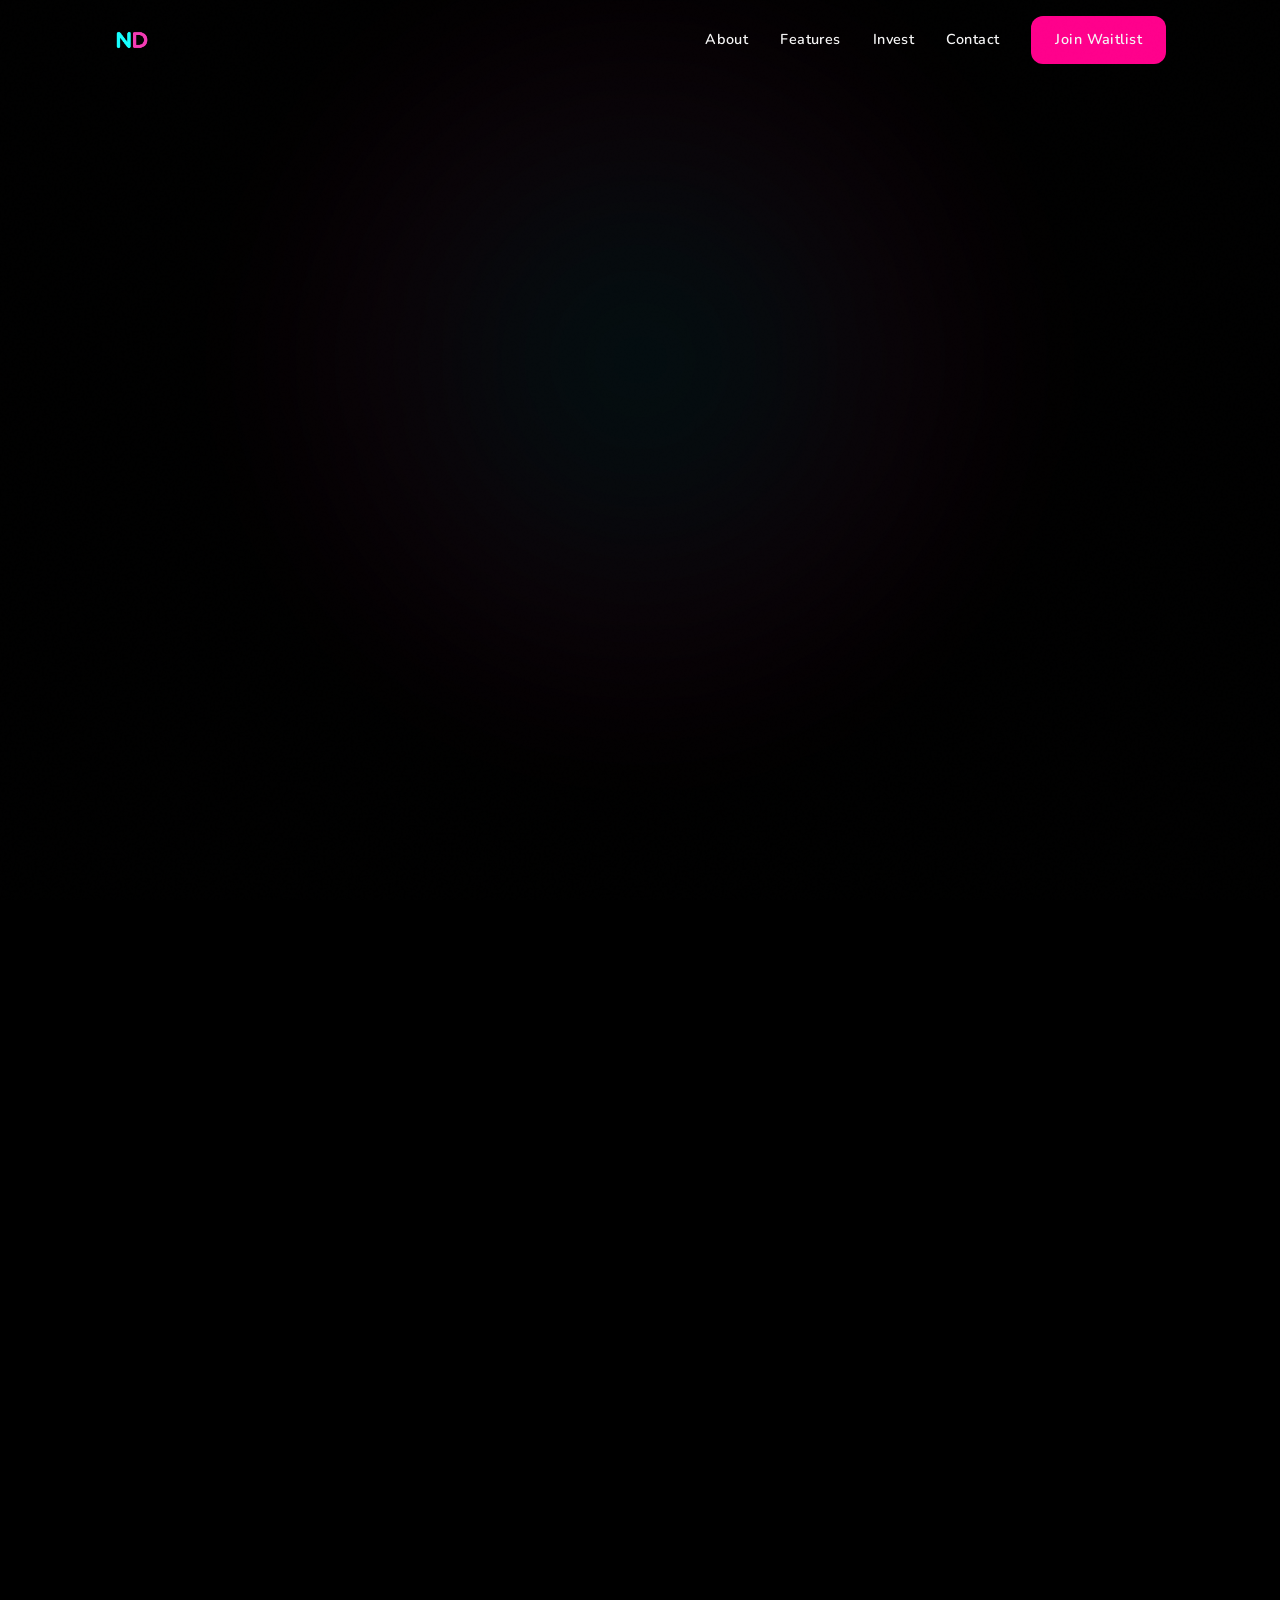
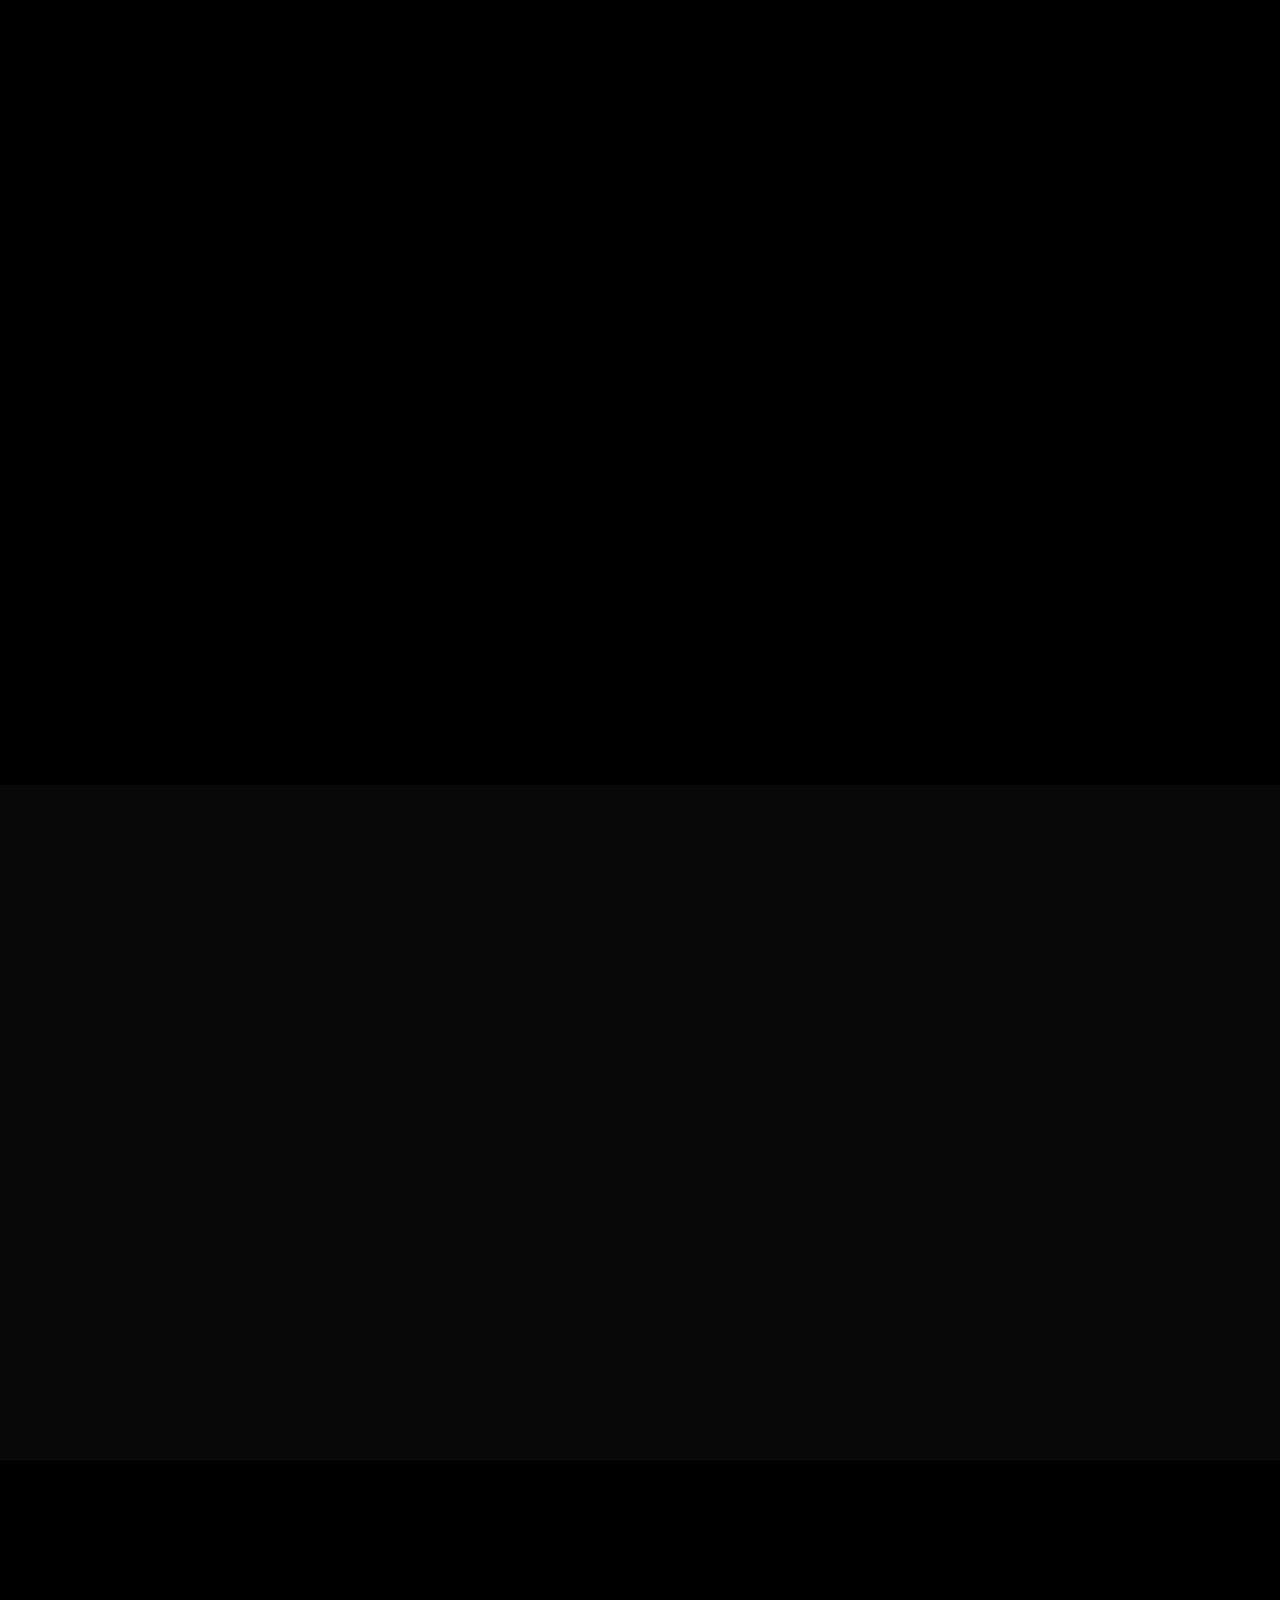
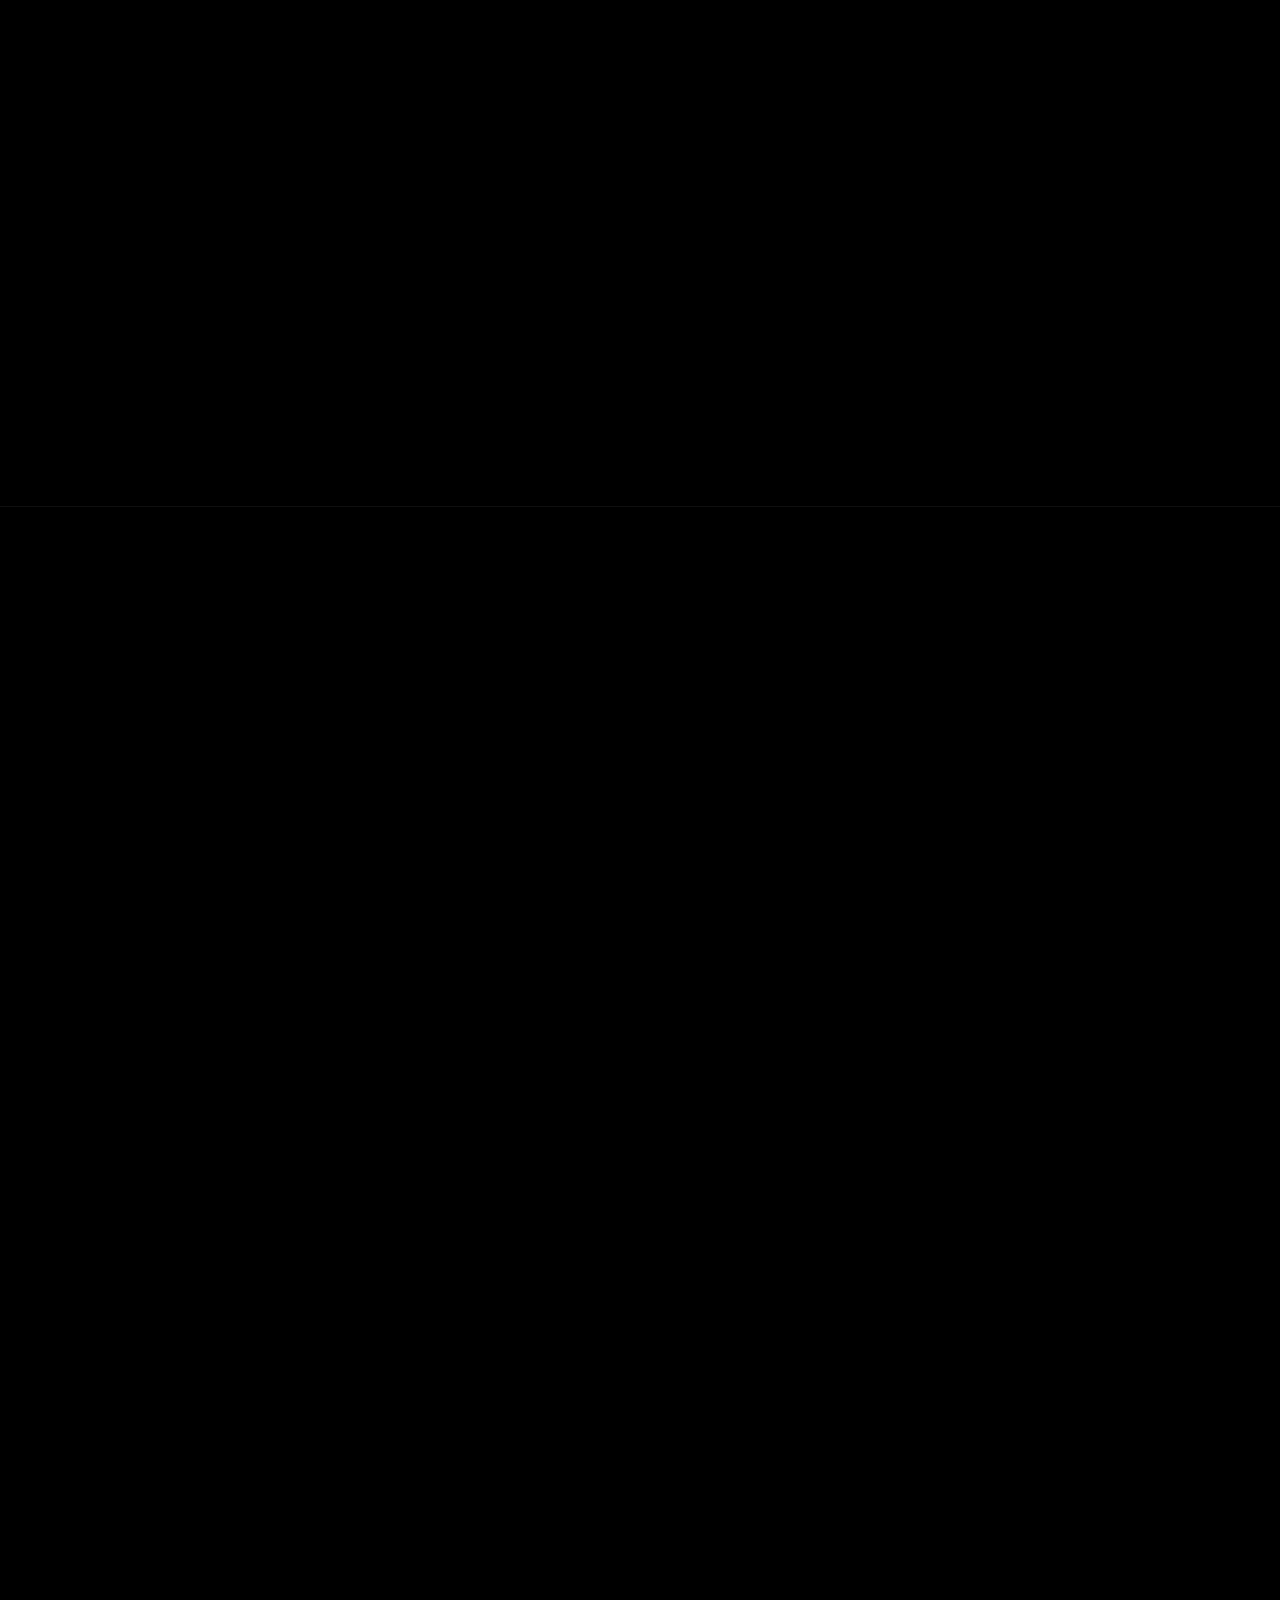
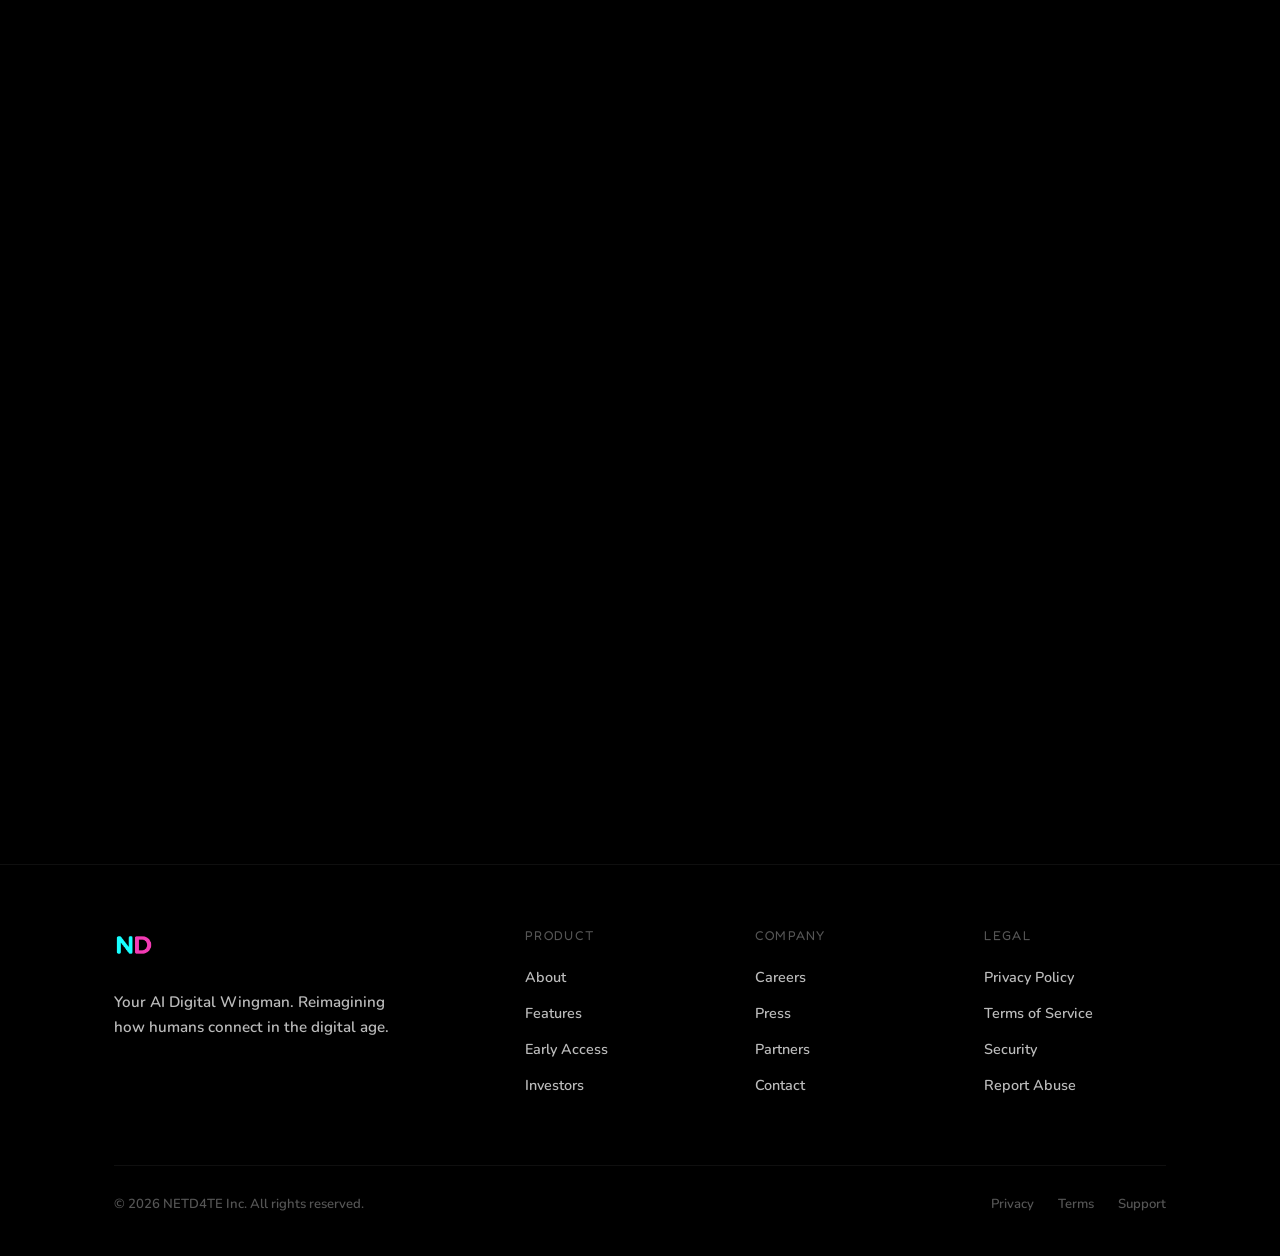
==== commit 598f4769: "Update icons from notification-icon to app-icon" ====
--- a/index.html
+++ b/index.html
@@ -25,10 +25,10 @@
   <meta name="format-detection" content="telephone=no">
   
   <link rel="canonical" href="https://netd4te.com/">
-  <link rel="icon" type="image/png" href="images/notification-icon.png">
-  <link rel="shortcut icon" type="image/png" href="images/notification-icon.png">
+  <link rel="icon" type="image/png" href="images/app-icon.png">
+  <link rel="shortcut icon" type="image/png" href="images/app-icon.png">
   <link rel="apple-touch-icon" href="images/app-icon.png">
-  <link rel="mask-icon" href="images/notification-icon.png" color="#00f0ff">
+  <link rel="mask-icon" href="images/app-icon.png" color="#00f0ff">
   <link rel="manifest" href="manifest.json">
   
   <link rel="preconnect" href="https://fonts.googleapis.com">
@@ -53,6 +53,14 @@
   <meta property="twitter:image:alt" content="NETD4TE Logo">
   <meta name="twitter:site" content="@netd4te">
   <meta name="twitter:creator" content="@netd4te">
+
+  <!-- Google Tag Manager -->
+  <script>(function(w,d,s,l,i){w[l]=w[l]||[];w[l].push({'gtm.start':
+  new Date().getTime(),event:'gtm.js'});var f=d.getElementsByTagName(s)[0],
+  j=d.createElement(s),dl=l!='dataLayer'?'&l='+l:'';j.async=true;j.src=
+  'https://www.googletagmanager.com/gtm.js?id='+i+dl;f.parentNode.insertBefore(j,f);
+  })(window,document,'script','dataLayer','GTM-PKWQ8XWX');</script>
+  <!-- End Google Tag Manager -->
 
   <!-- FIREBASE CONFIGURATION -->
   <script type="module">
@@ -86,7 +94,7 @@
     "name": "NETD4TE",
     "alternateName": "NETD4TE Inc.",
     "url": "https://netd4te.com",
-    "logo": "https://netd4te.com/images/notification-icon.png",
+    "logo": "https://netd4te.com/images/app-icon.png",
     "sameAs": [
       "https://instagram.com/netd4te",
       "https://twitter.com/netd4te",
@@ -187,12 +195,17 @@
   </style>
 </head>
 <body>
+
+  <!-- Google Tag Manager (noscript) -->
+<noscript><iframe src="https://www.googletagmanager.com/ns.html?id=GTM-PKWQ8XWX"
+height="0" width="0" style="display:none;visibility:hidden"></iframe></noscript>
+<!-- End Google Tag Manager (noscript) -->
   
   <!-- Navigation -->
   <nav id="navbar">
     <div class="container nav-inner">
       <a href="#top" class="nav-logo" aria-label="NETD4TE Home">
-        <img src="images/notification-icon.png" alt="NETD4TE" style="height:36px;width:auto;">
+        <img src="images/app-icon.png" alt="NETD4TE" style="height:36px;width:auto;">
       </a>
       
       <div class="nav-links">
@@ -422,7 +435,7 @@
       </div>
       
       <p style="margin-top:24px;color:var(--text-faint);font-size:0.85rem;" class="reveal">
-        By joining, you agree to be part of something big. Read our <a href="privacy-policy" style="color:var(--text-dim);">Privacy Policy</a>.
+        By joining, you agree to be part of something big. Read our <a href="/privacy-policy" style="color:var(--text-dim);">Privacy Policy</a>.
       </p>
     </div>
   </section>
@@ -600,7 +613,7 @@
     <div class="container">
       <div class="footer-grid">
         <div class="footer-brand">
-          <img src="images/notification-icon.png" alt="NETD4TE">
+          <img src="images/app-icon.png" alt="NETD4TE">
           <p>Your AI Digital Wingman. Reimagining how humans connect in the digital age.</p>
         </div>
         
@@ -622,8 +635,8 @@
         
         <div class="footer-col">
           <h5>Legal</h5>
-          <a href="privacy-policy">Privacy Policy</a>
-          <a href="terms-of-service">Terms of Service</a>
+          <a href="/privacy-policy">Privacy Policy</a>
+          <a href="/terms-of-service">Terms of Service</a>
           <a href="mailto:security@netd4te.com">Security</a>
           <a href="mailto:report@netd4te.com">Report Abuse</a>
         </div>
@@ -632,8 +645,8 @@
       <div class="footer-bottom">
         <span>© 2026 NETD4TE Inc. All rights reserved.</span>
         <div style="display:flex;gap:24px;">
-          <a href="privacy-policy">Privacy</a>
-          <a href="terms-of-service">Terms</a>
+          <a href="/privacy-policy">Privacy</a>
+          <a href="/terms-of-service">Terms</a>
           <a href="mailto:support@netd4te.com">Support</a>
         </div>
       </div>
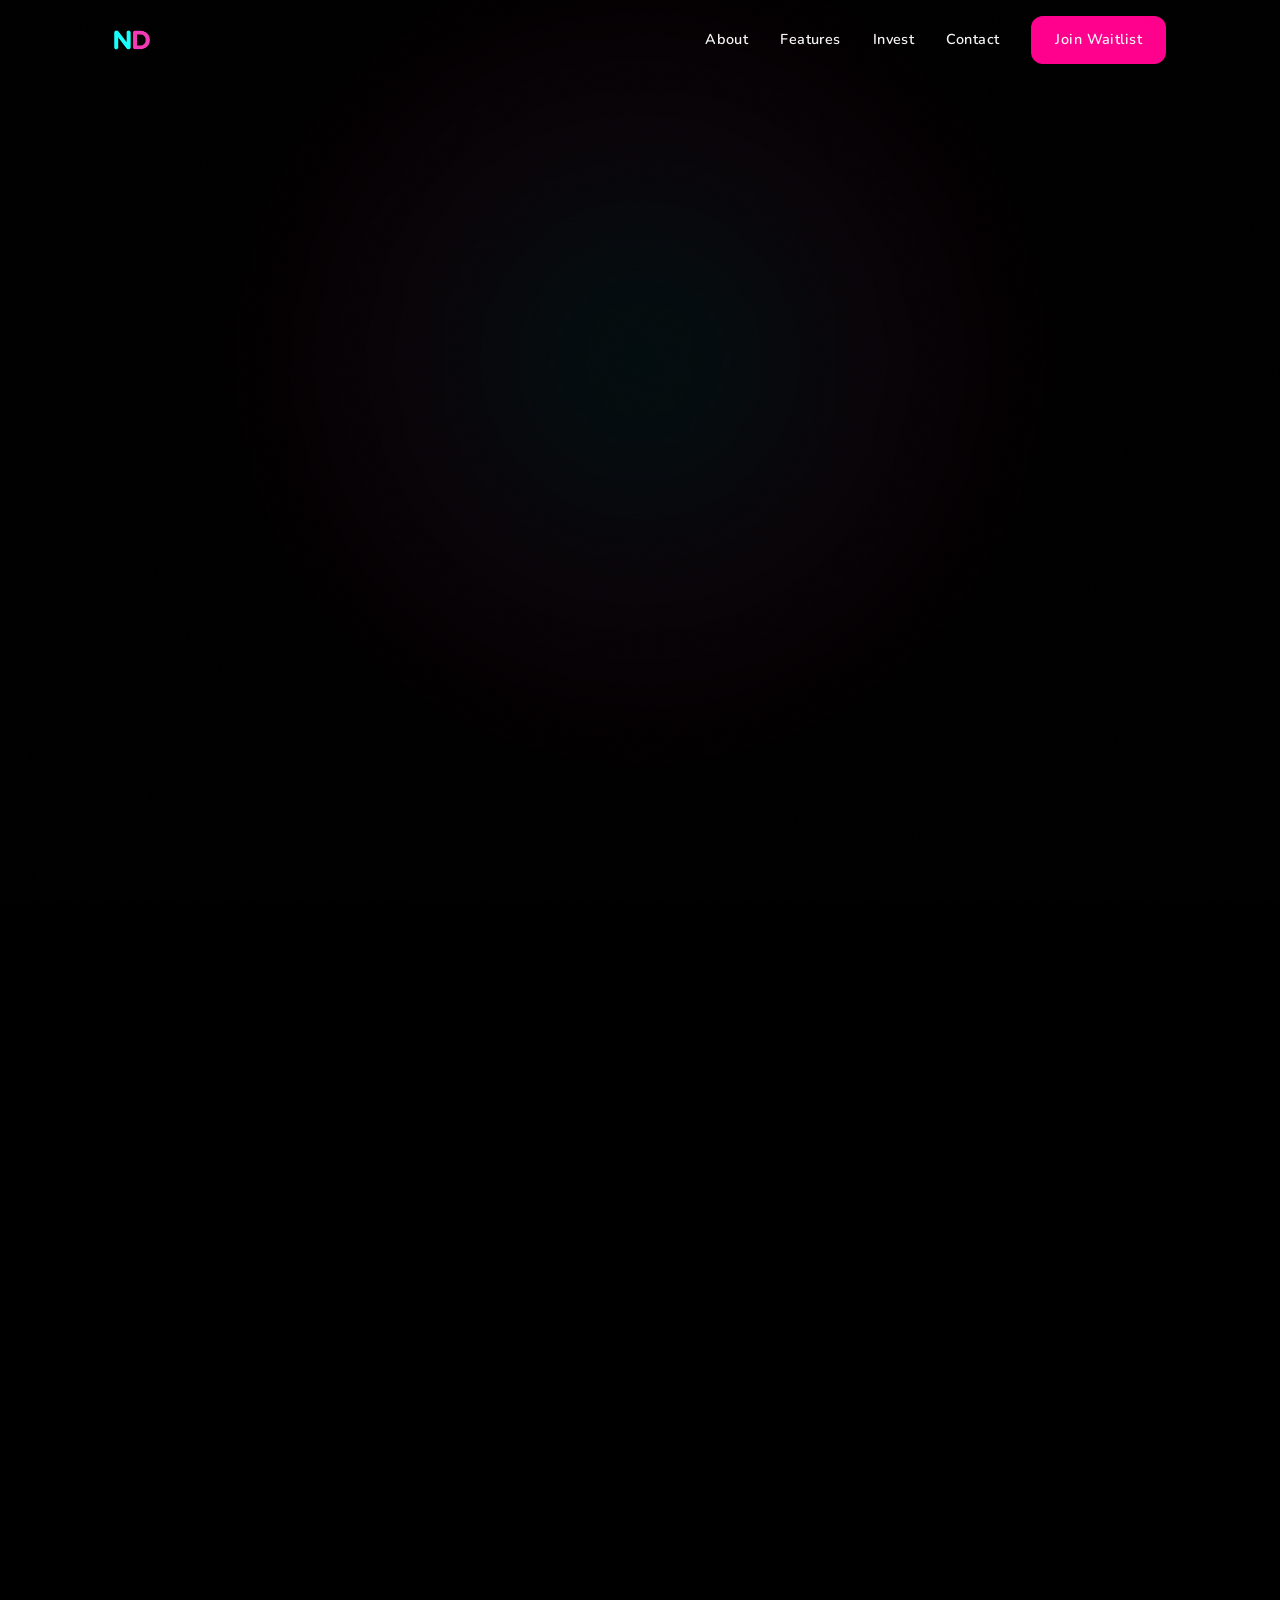
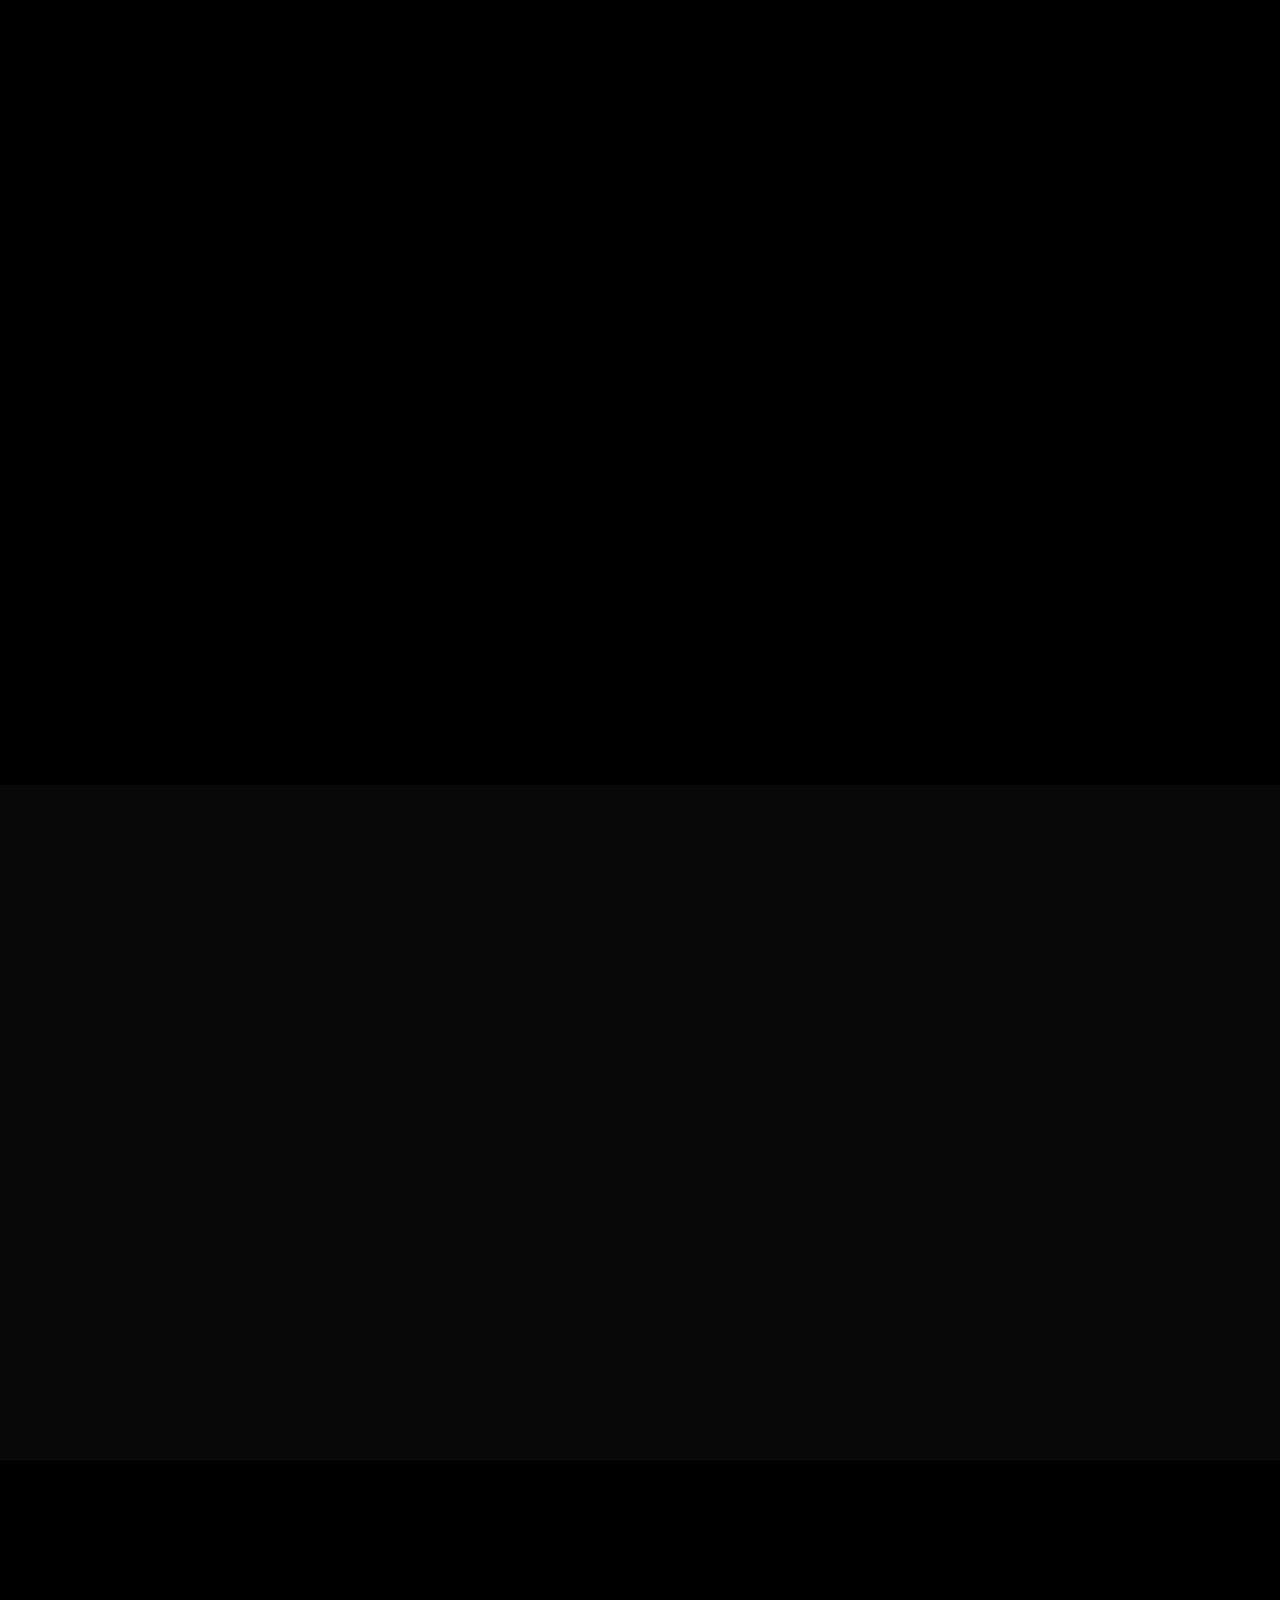
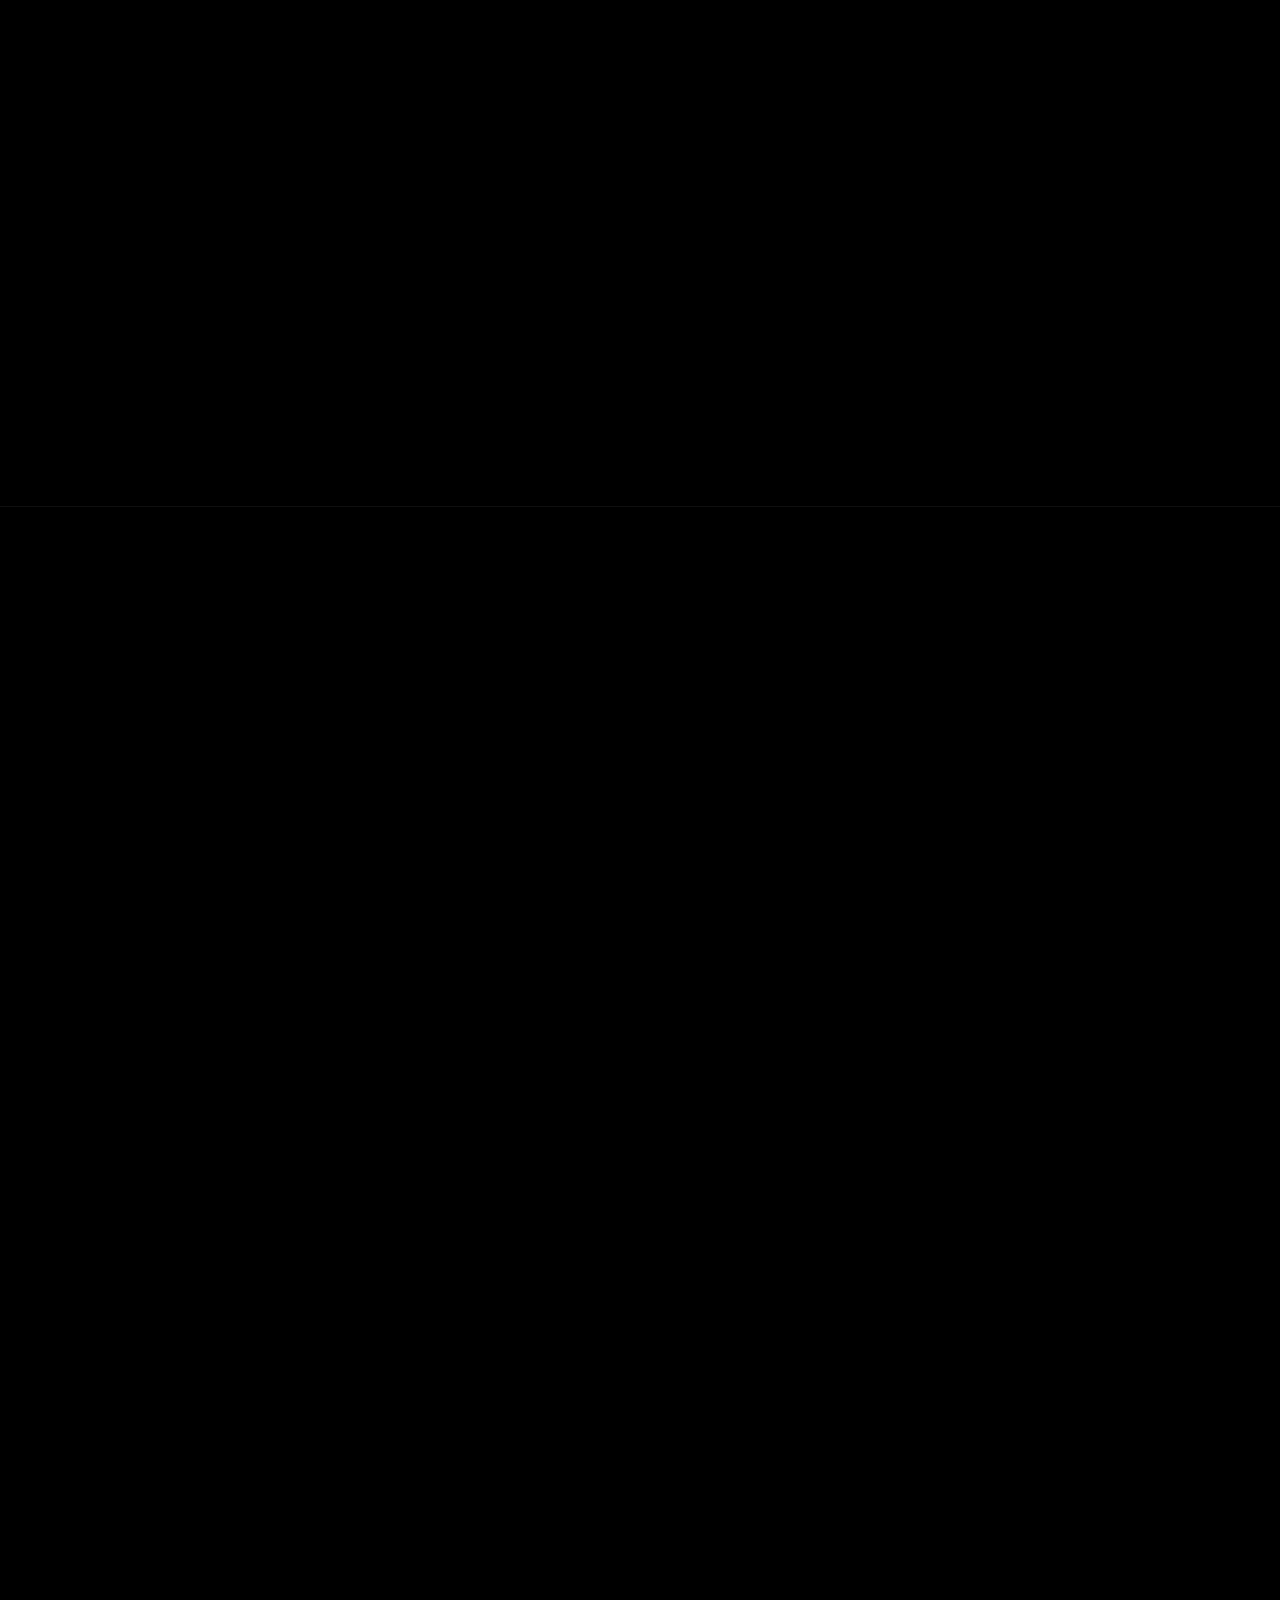
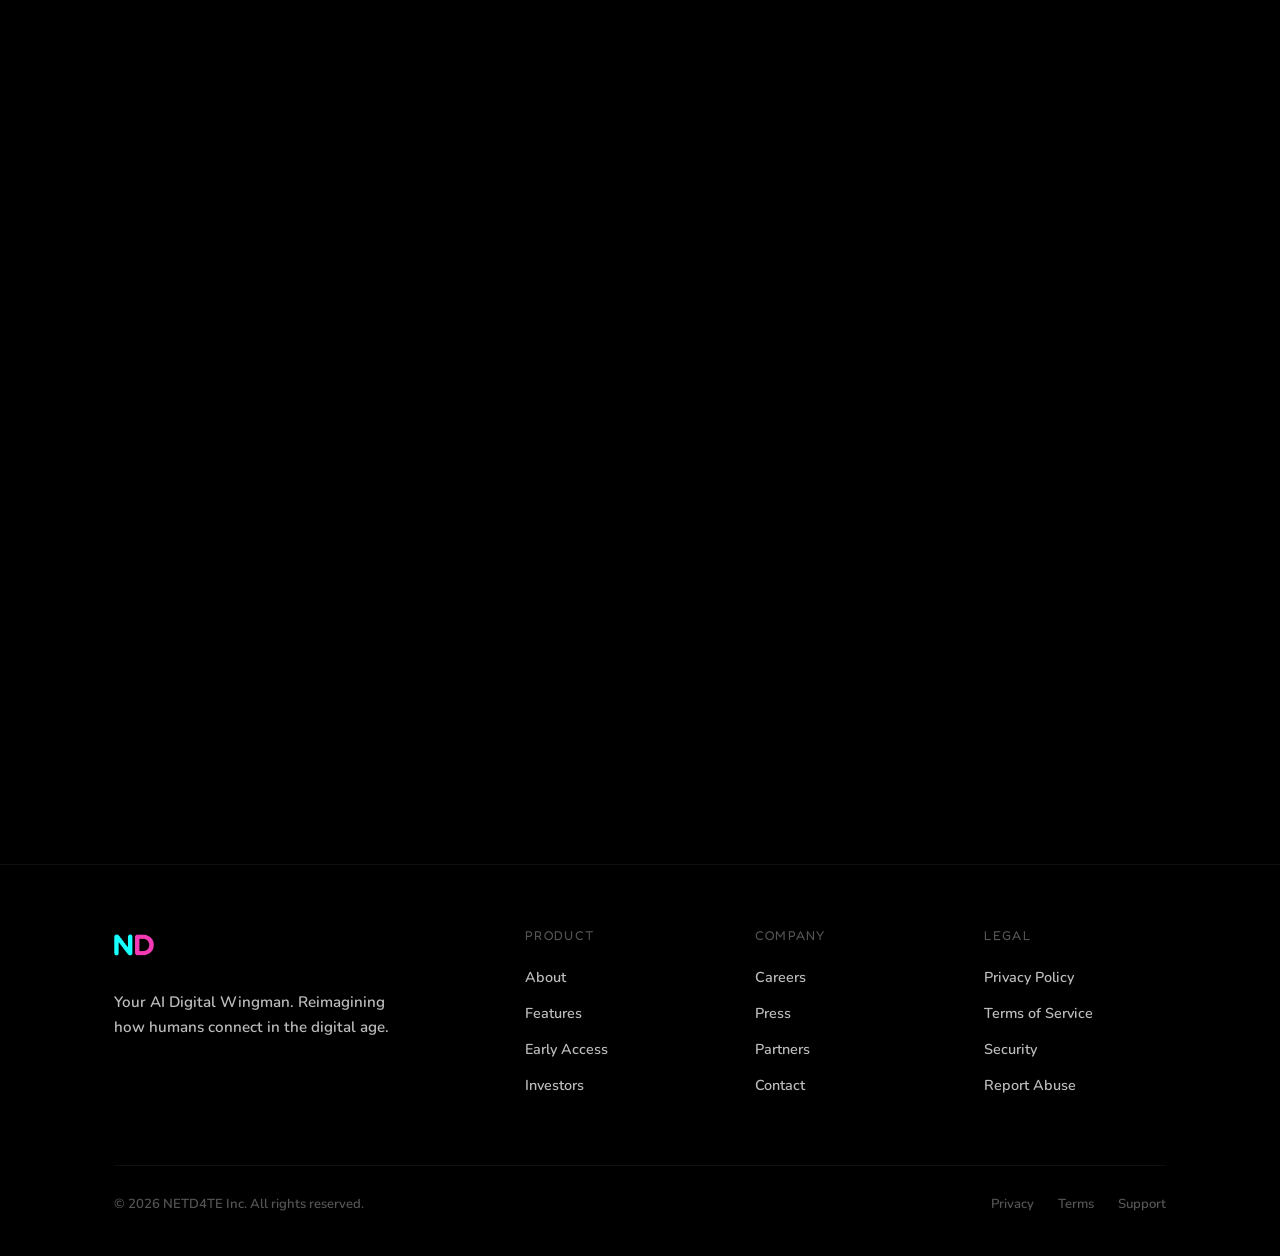
==== commit af5e65de: "Update index.html" ====
--- a/index.html
+++ b/index.html
@@ -26,9 +26,9 @@
   
   <link rel="canonical" href="https://netd4te.com/">
   <link rel="icon" type="image/png" href="images/app-icon.png">
-  <link rel="shortcut icon" type="image/png" href="images/app-icon.png">
-  <link rel="apple-touch-icon" href="images/app-icon.png">
-  <link rel="mask-icon" href="images/app-icon.png" color="#00f0ff">
+  <link rel="shortcut icon" type="image/png" href="images/notification-icon.png">
+  <link rel="apple-touch-icon" href="images/notification-icon.png">
+  <link rel="mask-icon" href="images/notification-icon.png" color="#00f0ff">
   <link rel="manifest" href="manifest.json">
   
   <link rel="preconnect" href="https://fonts.googleapis.com">
@@ -94,7 +94,7 @@
     "name": "NETD4TE",
     "alternateName": "NETD4TE Inc.",
     "url": "https://netd4te.com",
-    "logo": "https://netd4te.com/images/app-icon.png",
+    "logo": "https://netd4te.com/images/notification-icon.png",
     "sameAs": [
       "https://instagram.com/netd4te",
       "https://twitter.com/netd4te",
@@ -205,7 +205,7 @@
   <nav id="navbar">
     <div class="container nav-inner">
       <a href="#top" class="nav-logo" aria-label="NETD4TE Home">
-        <img src="images/app-icon.png" alt="NETD4TE" style="height:36px;width:auto;">
+        <img src="images/notification-icon.png" alt="NETD4TE" style="height:36px;width:auto;">
       </a>
       
       <div class="nav-links">
@@ -613,7 +613,7 @@
     <div class="container">
       <div class="footer-grid">
         <div class="footer-brand">
-          <img src="images/app-icon.png" alt="NETD4TE">
+          <img src="images/notification-icon.png" alt="NETD4TE">
           <p>Your AI Digital Wingman. Reimagining how humans connect in the digital age.</p>
         </div>
         
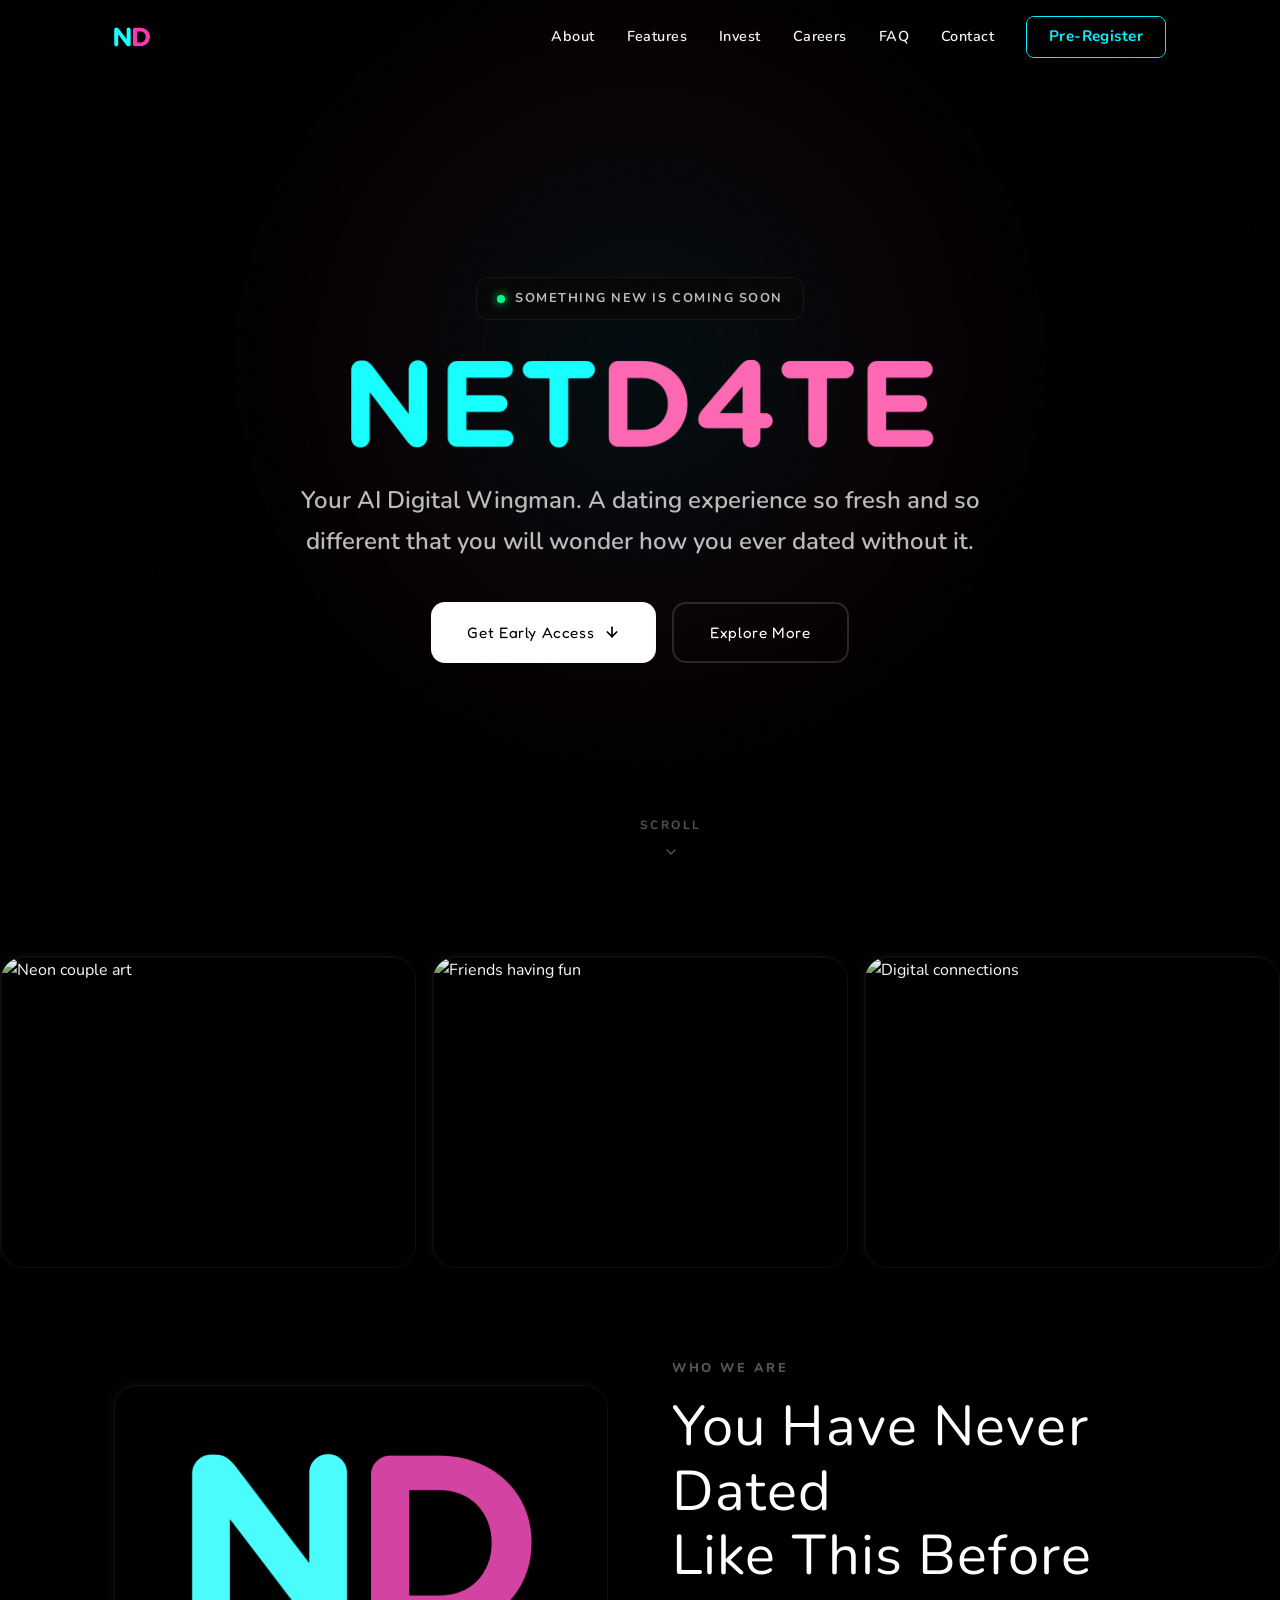
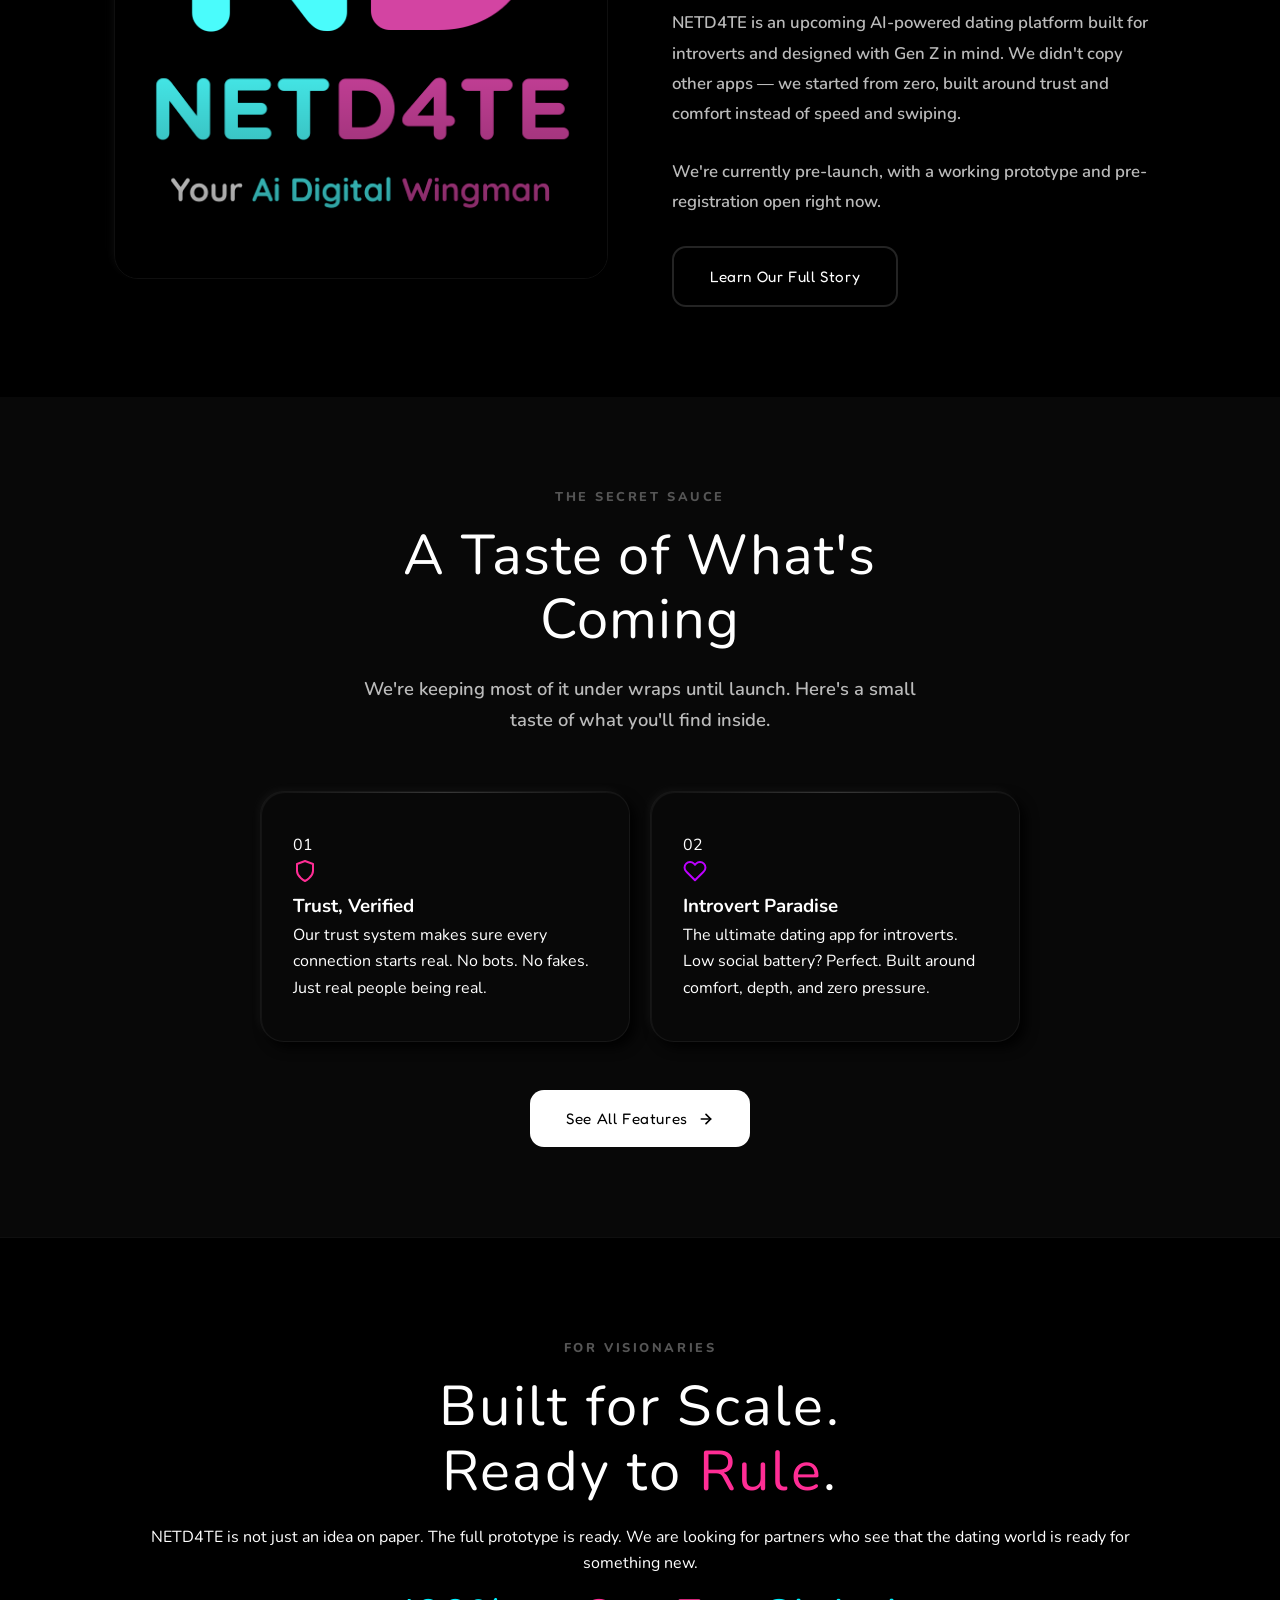
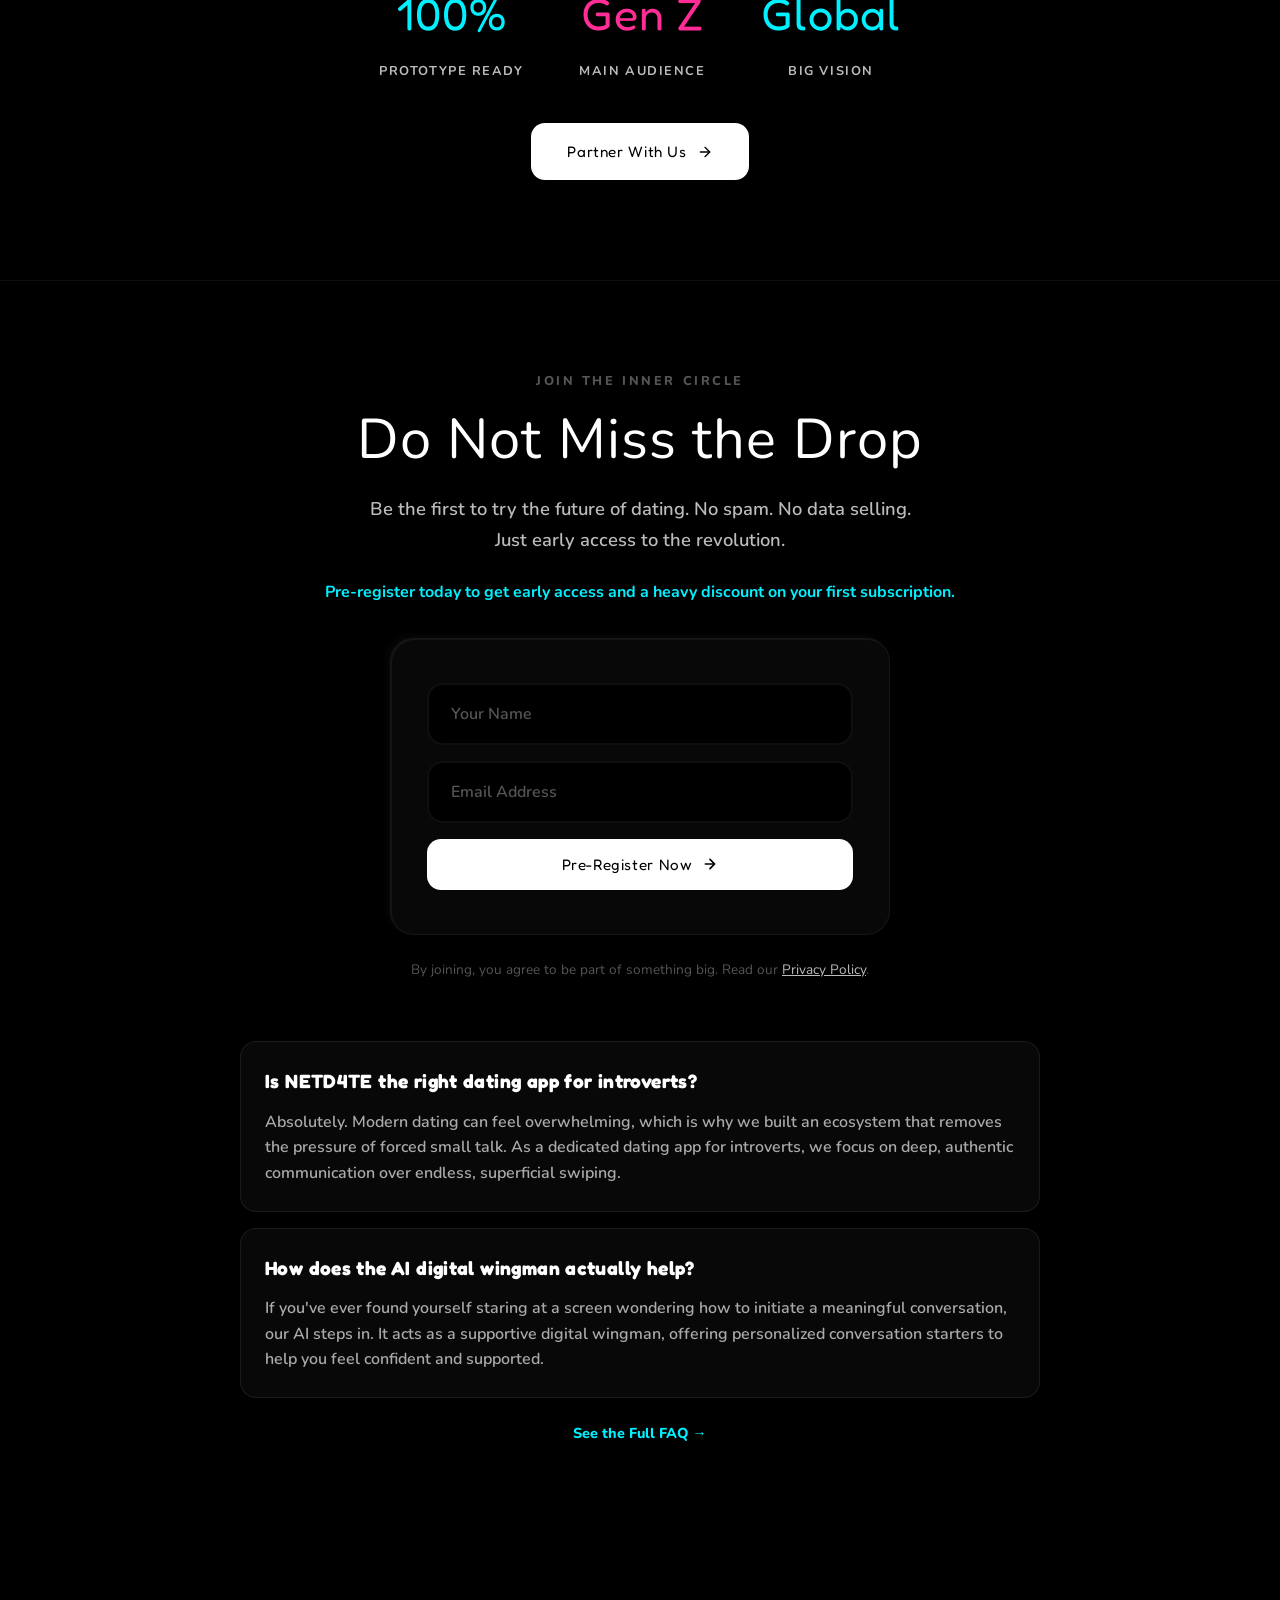
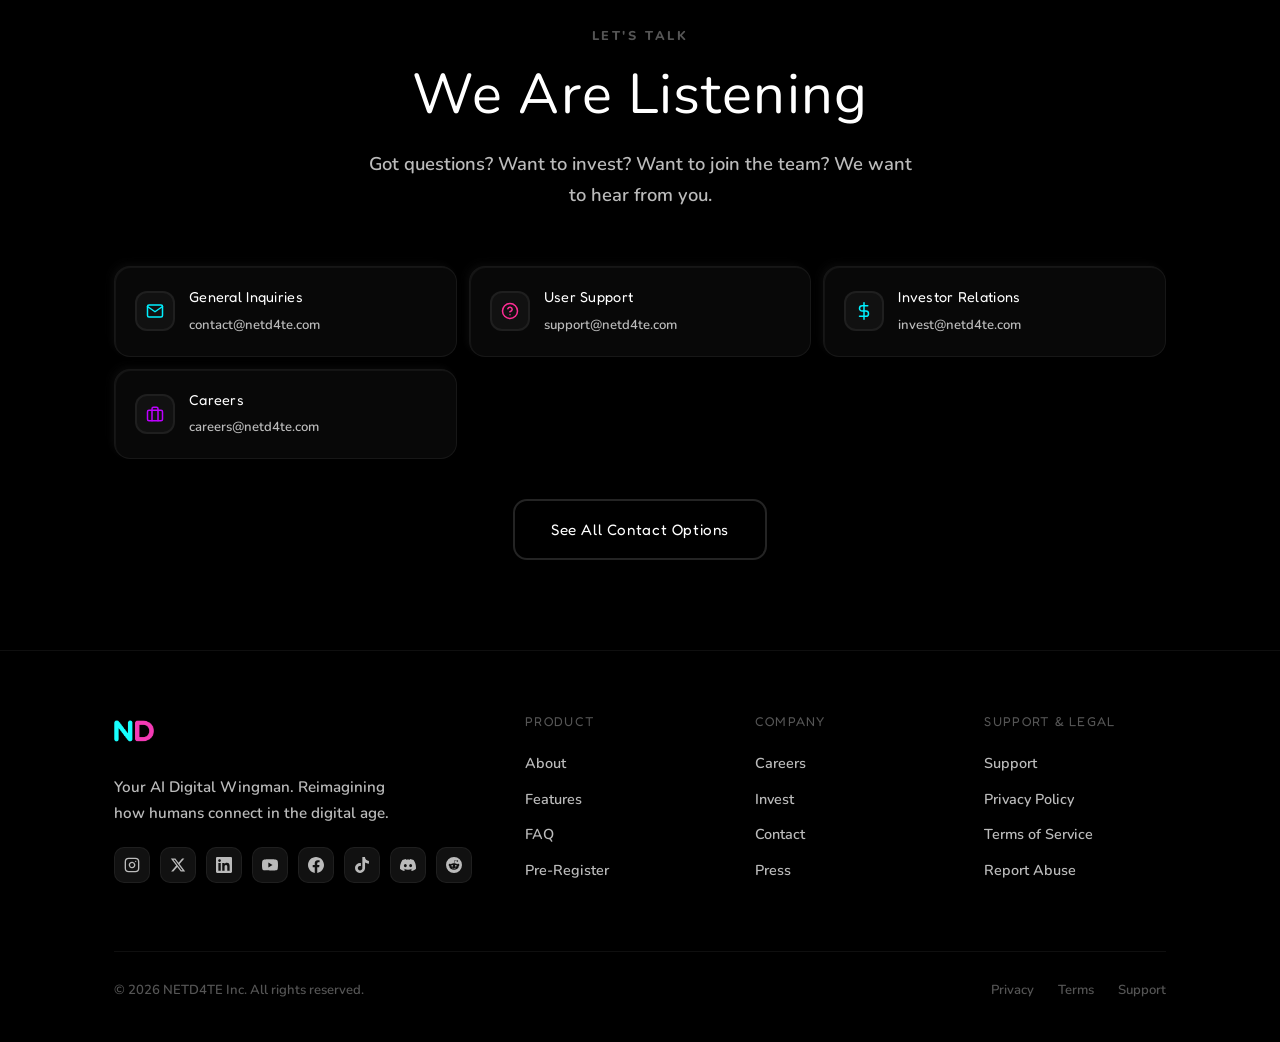
==== commit 44b5e025: "Update index.html" ====
--- a/index.html
+++ b/index.html
@@ -25,7 +25,7 @@
   <meta name="format-detection" content="telephone=no">
   
   <link rel="canonical" href="https://netd4te.com/">
-  <link rel="icon" type="image/png" href="images/app-icon.png">
+  <link rel="icon" type="image/png" href="images/notification-icon.png">
   <link rel="shortcut icon" type="image/png" href="images/notification-icon.png">
   <link rel="apple-touch-icon" href="images/notification-icon.png">
   <link rel="mask-icon" href="images/notification-icon.png" color="#00f0ff">
@@ -42,14 +42,14 @@
   <meta property="og:image:width" content="1200">
   <meta property="og:image:height" content="630">
   <meta property="og:image:alt" content="NETD4TE - Your AI Digital Wingman">
-  <meta property="og:site_name" content="NETD4TE">
+  <!-- THE FIX: This specific tag tells Google your brand name is NETD4TE -->
   <meta property="og:locale" content="en_US">
   
   <meta property="twitter:card" content="summary_large_image">
   <meta property="twitter:url" content="https://netd4te.com/">
   <meta property="twitter:title" content="NETD4TE | Your AI Digital Wingman | Coming Soon">
   <meta property="twitter:description" content="The dating app rebuilt from scratch for trust, authenticity, and introverts. Pre-register for exclusive early access.">
-  <meta property="twitter:image" content="https://netd4te.com/images/image1.png">
+  <meta property="twitter:image" content="https://netd4te.com/images/couple1.png">
   <meta property="twitter:image:alt" content="NETD4TE Logo">
   <meta name="twitter:site" content="@netd4te">
   <meta name="twitter:creator" content="@netd4te">
@@ -64,12 +64,10 @@
 
   <!-- FIREBASE CONFIGURATION -->
   <script type="module">
-    // Import the functions you need from the SDKs you need
     import { initializeApp } from "https://www.gstatic.com/firebasejs/12.16.0/firebase-app.js";
     import { getAnalytics } from "https://www.gstatic.com/firebasejs/12.16.0/firebase-analytics.js";
     import { getFirestore } from "https://www.gstatic.com/firebasejs/12.16.0/firebase-firestore.js";
 
-    // Your web app's Firebase configuration
     const firebaseConfig = {
       apiKey: "AIzaSyCQ2P5rx6RW3_sD5trB_k0B-QwUMUBgTsg",
       authDomain: "netd4te-web-69.firebaseapp.com",
@@ -80,10 +78,8 @@
       measurementId: "G-SEQCHS0ESS"
     };
 
-    // Initialize Firebase
     const app = initializeApp(firebaseConfig);
     const analytics = getAnalytics(app);
-    // Initialize Firestore and attach it to the window object so main.js can use it
     window.db = getFirestore(app);
   </script>
   
@@ -139,7 +135,6 @@
     "softwareVersion": "MVP",
     "description": "AI-powered dating application featuring trust-building mechanisms and introvert-friendly matching. Currently in pre-launch phase.",
     "offers": { "@type": "Offer", "price": "0", "priceCurrency": "USD" },
-    "aggregateRating": { "@type": "AggregateRating", "ratingValue": "5", "ratingCount": "1" },
     "author": { "@type": "Organization", "name": "NETD4TE Inc." },
     "applicationSubCategory": "DatingApplication",
     "featureList": "AI Digital Wingman, Trust-Based Matching, Introvert-Optimized UX, Real Connection Focus"
@@ -192,7 +187,60 @@
   <style>
     body { background: #000; color: #fff; margin: 0; font-family: 'Nunito', sans-serif; }
     .hero { min-height: 100vh; display: flex; flex-direction: column; justify-content: center; align-items: center; text-align: center; padding: 140px 24px 100px; position: relative; }
+    
+    /* NEW CSS: Styling the H1 to look exactly like the old paragraph so UI stays the same */
+    h1.hero-sub {
+        font-size: 1.5rem; 
+        max-width: 700px; 
+        font-weight: 400; /* Normal weight to look like a paragraph */
+        margin: 24px auto 0; 
+        line-height: 1.5;
+        color: inherit;
+    }
+
+    /* NEW CSS: Styling the SEO FAQ section to match the clay-cards */
+    .seo-faq-container {
+        max-width: 800px;
+        margin: 60px auto 0;
+        text-align: left;
+    }
+    .seo-faq-item {
+        background: rgba(255, 255, 255, 0.03);
+        border: 1px solid rgba(255, 255, 255, 0.08);
+        border-radius: 16px;
+        padding: 24px;
+        margin-bottom: 16px;
+        transition: transform 0.3s ease;
+    }
+    .seo-faq-item:hover {
+        background: rgba(255, 255, 255, 0.05);
+        border-color: rgba(0, 240, 255, 0.3);
+    }
+    .seo-faq-item h3 {
+        font-size: 1.2rem;
+        color: #fff;
+        margin-top: 0;
+        margin-bottom: 12px;
+        font-weight: 700;
+    }
+    .seo-faq-item p {
+        color: #aaa;
+        font-size: 1rem;
+        line-height: 1.6;
+        margin: 0;
+    }
   </style>
+
+  <!-- Search Engine Site Name Guarantee -->
+  <meta property="og:site_name" content="NETD4TE">
+  <script type="application/ld+json">
+  {
+    "@context": "https://schema.org",
+    "@type": "WebSite",
+    "name": "NETD4TE",
+    "url": "https://netd4te.com/"
+  }
+  </script>
 </head>
 <body>
 
@@ -201,41 +249,53 @@
 height="0" width="0" style="display:none;visibility:hidden"></iframe></noscript>
 <!-- End Google Tag Manager (noscript) -->
   
-  <!-- Navigation -->
   <nav id="navbar">
     <div class="container nav-inner">
       <a href="#top" class="nav-logo" aria-label="NETD4TE Home">
         <img src="images/notification-icon.png" alt="NETD4TE" style="height:36px;width:auto;">
       </a>
-      
+
       <div class="nav-links">
-        <a href="#about">About</a>
-        <a href="#features">Features</a>
-        <a href="#investors">Invest</a>
-        <a href="#contact">Contact</a>
-        <a href="#waitlist" class="btn btn-primary-j nav-cta">Join Waitlist</a>
-      </div>
-      
-      <button class="menu-toggle" id="menu-toggle" aria-label="Open menu">
+        <a href="/about">About</a>
+        <a href="/features">Features</a>
+        <a href="/invest">Invest</a>
+        <a href="/careers">Careers</a>
+        <a href="/faq">FAQ</a>
+        <a href="/contact">Contact</a>
+        <!-- Bulletproof Sliding Button HTML -->
+        <a href="/#waitlist" class="btn-sliding" aria-label="Join Waitlist">
+          <div class="slider">
+            <div class="slide top">Pre-Register</div>
+            <div class="slide bottom">Let's Go!</div>
+          </div>
+        </a>
+      </div>
+
+      <button class="menu-toggle" id="menu-toggle" aria-label="Open menu" aria-expanded="false" aria-controls="mobile-nav">
         <span></span>
         <span></span>
         <span></span>
       </button>
     </div>
   </nav>
-  
-  <!-- Mobile Nav Overlay -->
+
   <div class="mobile-nav" id="mobile-nav">
-    <a href="#about" onclick="closeMenu()">About</a>
-    <a href="#features" onclick="closeMenu()">Features</a>
-    <a href="#investors" onclick="closeMenu()">Invest</a>
-    <a href="#contact" onclick="closeMenu()">Contact</a>
-    <a href="#waitlist" class="btn btn-primary-j" onclick="closeMenu()" style="margin-top:24px;">Join Waitlist</a>
+    <a href="/about" onclick="closeMenu()">About</a>
+    <a href="/features" onclick="closeMenu()">Features</a>
+    <a href="/invest" onclick="closeMenu()">Invest</a>
+    <a href="/careers" onclick="closeMenu()">Careers</a>
+    <a href="/faq" onclick="closeMenu()">FAQ</a>
+    <a href="/contact" onclick="closeMenu()">Contact</a>
+    <!-- Bulletproof Sliding Button HTML for Mobile Menu -->
+    <a href="/#waitlist" class="btn-sliding" onclick="closeMenu()" style="margin-top:24px;" aria-label="Join Waitlist">
+      <div class="slider">
+        <div class="slide top">Pre-Register</div>
+        <div class="slide bottom">Let's Go!</div>
+      </div>
+    </a>
   </div>
   
-  <!-- Hero -->
   <section class="hero" id="top">
-    <!-- NEW GLOW DIV -->
     <div class="hero-glow"></div>
 
     <div class="hero-badge reveal">
@@ -245,9 +305,10 @@
     
     <img src="images/logo-banner.png" alt="NETD4TE - Your AI Digital Wingman" class="hero-logo-img reveal" style="max-width: 600px;" loading="eager">
     
-    <p class="hero-sub reveal" style="font-size: 1.5rem; max-width: 700px;">
+    <!-- THE H1 FIX: Changed from <p> to <h1> but styled exactly the same! -->
+    <h1 class="hero-sub reveal">
       Your AI Digital Wingman. A dating experience so fresh and so different that you will wonder how you ever dated without it.
-    </p>
+    </h1>
     
     <div class="hero-actions reveal">
       <a href="#waitlist" class="btn btn-primary">
@@ -263,7 +324,6 @@
     </div>
   </section>
   
-  <!-- Image Strip -->
   <section style="padding-top:0; padding-bottom:0;">
     <div class="img-strip reveal">
       <div class="img-strip-item">
@@ -278,100 +338,66 @@
     </div>
   </section>
   
-  <!-- About -->
   <section id="about">
-    <div class="container">
-      
-      <div style="text-align:center; margin-bottom:56px;" class="reveal">
-        <span class="section-label">The Secret Sauce</span>
-        <h2 class="section-title pipe-text">You Have Never Dated<br>Like This Before</h2>
-        <p class="section-desc" style="margin:0 auto;">
-          We did not copy other apps. We started from zero. What we are building does not fit any category. It is not just new features. It is a whole new way to think about dating.
-        </p>
-      </div>
-      
-      <div class="feature-grid">
-        <div class="clay-card reveal">
-          <span class="feature-num">01</span>
-          <div class="feature-icon" style="color:var(--cyan);">
-            <svg width="24" height="24" viewBox="0 0 24 24" fill="none" stroke="currentColor" stroke-width="2" stroke-linecap="round" stroke-linejoin="round"><path d="M12 2L2 7l10 5 10-5-10-5z"></path><path d="M2 17l10 5 10-5"></path><path d="M2 12l10 5 10-5"></path></svg>
-          </div>
-          <h3>Beyond the Swipe</h3>
-          <p>The swipe is dead. We built something totally new to help you find people. It feels so natural, you will wonder why nobody did it before.</p>
-        </div>
-        
-        <div class="clay-card reveal">
-          <span class="feature-num">02</span>
-          <div class="feature-icon" style="color:var(--pink);">
-            <svg width="24" height="24" viewBox="0 0 24 24" fill="none" stroke="currentColor" stroke-width="2" stroke-linecap="round" stroke-linejoin="round"><path d="M12 22s8-4 8-10V5l-8-3-8 3v7c0 6 8 10 8 10z"></path></svg>
-          </div>
-          <h3>Trust, Verified</h3>
-          <p>Our trust system makes sure every connection starts real. No bots. No fakes. Just real people being real.</p>
-        </div>
-        
-        <div class="clay-card reveal">
-          <span class="feature-num">03</span>
-          <div class="feature-icon" style="color:var(--purple);">
-            <svg width="24" height="24" viewBox="0 0 24 24" fill="none" stroke="currentColor" stroke-width="2" stroke-linecap="round" stroke-linejoin="round"><path d="M20.84 4.61a5.5 5.5 0 0 0-7.78 0L12 5.67l-1.06-1.06a5.5 5.5 0 0 0-7.78 7.78l1.06 1.06L12 21.23l7.78-7.78 1.06-1.06a5.5 5.5 0 0 0 0-7.78z"></path></svg>
-          </div>
-          <h3>Introvert Paradise</h3>
-          <p>Low social battery? Perfect. We built everything around comfort, depth, and zero pressure. Finally, a dating app that gets you.</p>
-        </div>
-        
-        <div class="clay-card reveal">
-          <span class="feature-num">04</span>
-          <div class="feature-icon" style="color:var(--cyan);">
-            <svg width="24" height="24" viewBox="0 0 24 24" fill="none" stroke="currentColor" stroke-width="2" stroke-linecap="round" stroke-linejoin="round"><circle cx="12" cy="12" r="10"></circle><line x1="12" y1="16" x2="12" y2="12"></line><line x1="12" y1="8" x2="12.01" y2="8"></line></svg>
-          </div>
-          <h3>Your AI Wingman</h3>
-          <p>Imagine a best friend who knows exactly what to say and how to break the ice. That is not just AI. That is your digital wingman.</p>
-        </div>
-        
-        <div class="clay-card reveal">
-          <span class="feature-num">05</span>
-          <div class="feature-icon" style="color:var(--pink);">
-            <svg width="24" height="24" viewBox="0 0 24 24" fill="none" stroke="currentColor" stroke-width="2" stroke-linecap="round" stroke-linejoin="round"><path d="M21 15a2 2 0 0 1-2 2H7l-4 4V5a2 2 0 0 1 2-2h14a2 2 0 0 1 2 2z"></path></svg>
-          </div>
-          <h3>Anti-Ghosting Tech</h3>
-          <p>Ghosting hurts. We built the cure. Our system keeps conversations alive and meaningful. No more being left on read forever.</p>
-        </div>
-        
-        <div class="clay-card reveal">
-          <span class="feature-num">06</span>
-          <div class="feature-icon" style="color:var(--purple);">
-            <svg width="24" height="24" viewBox="0 0 24 24" fill="none" stroke="currentColor" stroke-width="2" stroke-linecap="round" stroke-linejoin="round"><path d="M17 21v-2a4 4 0 0 0-4-4H5a4 4 0 0 0-4 4v2"></path><circle cx="9" cy="7" r="4"></circle><path d="M23 21v-2a4 4 0 0 0-3-3.87"></path><path d="M16 3.13a4 4 0 0 1 0 7.75"></path></svg>
-          </div>
-          <h3>Fluid Chemistry</h3>
-          <p>Matching is not math. It is chemistry. Our system understands vibe, energy, and compatibility in ways you have never seen.</p>
-        </div>
-      </div>
-      
-    </div>
-  </section>
-  
-  <!-- Showcase -->
-  <section id="features" style="background:var(--surface);">
     <div class="container">
       <div class="showcase">
         <div class="showcase-visual reveal">
-          <img src="images/logo.png" alt="Futuristic dating app" loading="lazy">
+          <img src="images/logo.png" alt="NETD4TE - AI dating app for introverts" loading="lazy">
         </div>
         <div class="showcase-content reveal">
-          <span class="section-label">The Experience</span>
-          <h2 class="section-title pipe-text">Built for Humans.<br>Powered by <span style="color:var(--cyan);">AI</span>.</h2>
+          <span class="section-label">Who We Are</span>
+          <h2 class="section-title pipe-text">You Have Never Dated<br>Like This Before</h2>
           <p>
-            Every button, every screen, every tiny detail was made with care. This is not just an app you open. It is an app you feel. The design adapts to your mood. Conversations flow naturally. Connections feel meant to be.
+            NETD4TE is an upcoming AI-powered dating platform built for introverts and designed with Gen&nbsp;Z in mind. We didn't copy other apps &mdash; we started from zero, built around trust and comfort instead of speed and swiping.
           </p>
           <p>
-            We are not showing everything yet. But here is our promise: once you try it, you will never go back to old dating apps.
+            We're currently pre-launch, with a working prototype and pre-registration open right now.
           </p>
-          <a href="#waitlist" class="btn btn-outline">Be the First to Try It</a>
-        </div>
-      </div>
-    </div>
-  </section>
-  
-  <!-- Investor -->
+          <a href="/about" class="btn btn-outline">Learn Our Full Story</a>
+        </div>
+      </div>
+    </div>
+  </section>
+
+  <section id="features" style="background:var(--surface);">
+    <div class="container">
+      <div style="text-align:center; margin-bottom:56px;" class="reveal">
+        <span class="section-label">The Secret Sauce</span>
+        <h2 class="section-title pipe-text">A Taste of What's<br>Coming</h2>
+        <p class="section-desc" style="margin:0 auto;">
+          We're keeping most of it under wraps until launch. Here's a small taste of what you'll find inside.
+        </p>
+      </div>
+
+      <div class="feature-grid cols-2">
+        <div class="clay-card reveal">
+          <span class="feature-num">01</span>
+          <div class="feature-icon" style="color:var(--pink);">
+            <svg width="24" height="24" viewBox="0 0 24 24" fill="none" stroke="currentColor" stroke-width="2" stroke-linecap="round" stroke-linejoin="round"><path d="M12 22s8-4 8-10V5l-8-3-8 3v7c0 6 8 10 8 10z"></path></svg>
+          </div>
+          <h3>Trust, Verified</h3>
+          <p>Our trust system makes sure every connection starts real. No bots. No fakes. Just real people being real.</p>
+        </div>
+
+        <div class="clay-card reveal">
+          <span class="feature-num">02</span>
+          <div class="feature-icon" style="color:var(--purple);">
+            <svg width="24" height="24" viewBox="0 0 24 24" fill="none" stroke="currentColor" stroke-width="2" stroke-linecap="round" stroke-linejoin="round"><path d="M20.84 4.61a5.5 5.5 0 0 0-7.78 0L12 5.67l-1.06-1.06a5.5 5.5 0 0 0-7.78 7.78l1.06 1.06L12 21.23l7.78-7.78 1.06-1.06a5.5 5.5 0 0 0 0-7.78z"></path></svg>
+          </div>
+          <h3>Introvert Paradise</h3>
+          <p>The ultimate dating app for introverts. Low social battery? Perfect. Built around comfort, depth, and zero pressure.</p>
+        </div>
+      </div>
+
+      <div class="reveal" style="text-align:center;margin-top:48px;">
+        <a href="/features" class="btn btn-primary">
+          <span>See All Features</span>
+          <svg width="16" height="16" viewBox="0 0 24 24" fill="none" stroke="currentColor" stroke-width="2.5" stroke-linecap="round" stroke-linejoin="round"><line x1="5" y1="12" x2="19" y2="12"></line><polyline points="12 5 19 12 12 19"></polyline></svg>
+        </a>
+      </div>
+    </div>
+  </section>
+  
   <section class="investor-cta" id="investors">
     <div class="container">
       <span class="section-label reveal">For Visionaries</span>
@@ -396,16 +422,14 @@
       </div>
       
       <div class="reveal" style="display:flex;gap:16px;justify-content:center;flex-wrap:wrap;">
-        <a href="mailto:invest@netd4te.com?subject=Investment%20Opportunity%20-%20NETD4TE" class="btn btn-primary">
-          <span>Request Pitch Deck</span>
-          <svg width="16" height="16" viewBox="0 0 24 24" fill="none" stroke="currentColor" stroke-width="2" stroke-linecap="round" stroke-linejoin="round"><path d="M4 4h16c1.1 0 2 .9 2 2v12c0 1.1-.9 2-2 2H4c-1.1 0-2-.9-2-2V6c0-1.1.9-2 2-2z"></path><polyline points="22,6 12,13 2,6"></polyline></svg>
-        </a>
-        <a href="mailto:founder@netd4te.com" class="btn btn-outline">Contact Founder</a>
-      </div>
-    </div>
-  </section>
-  
-  <!-- Waitlist -->
+        <a href="/invest" class="btn btn-primary">
+          <span>Partner With Us</span>
+          <svg width="16" height="16" viewBox="0 0 24 24" fill="none" stroke="currentColor" stroke-width="2" stroke-linecap="round" stroke-linejoin="round"><line x1="5" y1="12" x2="19" y2="12"></line><polyline points="12 5 19 12 12 19"></polyline></svg>
+        </a>
+      </div>
+    </div>
+  </section>
+  
   <section id="waitlist">
     <div class="container" style="text-align:center;">
       <span class="section-label reveal">Join the Inner Circle</span>
@@ -413,7 +437,6 @@
       <p class="section-desc reveal" style="margin:0 auto 24px;">
         Be the first to try the future of dating. No spam. No data selling. Just early access to the revolution.
       </p>
-      <!-- NEW BENEFITS TEXT -->
       <p class="reveal" style="color: #00f0ff; font-weight: 700; margin-bottom: 32px;">
         Pre-register today to get early access and a heavy discount on your first subscription.
       </p>
@@ -430,17 +453,31 @@
         </form>
         
         <div class="form-success" id="form-success" role="status" aria-live="polite"></div>
-        <!-- NEW ERROR MESSAGE CONTAINER -->
         <div id="form-error" style="display: none; color: #ff2d95; font-weight: 700; margin-top: 16px;"></div>
       </div>
       
       <p style="margin-top:24px;color:var(--text-faint);font-size:0.85rem;" class="reveal">
         By joining, you agree to be part of something big. Read our <a href="/privacy-policy" style="color:var(--text-dim);">Privacy Policy</a>.
       </p>
-    </div>
-  </section>
-  
-  <!-- Contact -->
+
+      <div class="seo-faq-container reveal">
+        <div class="seo-faq-item">
+          <h3>Is NETD4TE the right dating app for introverts?</h3>
+          <p>Absolutely. Modern dating can feel overwhelming, which is why we built an ecosystem that removes the pressure of forced small talk. As a dedicated dating app for introverts, we focus on deep, authentic communication over endless, superficial swiping.</p>
+        </div>
+        <div class="seo-faq-item">
+          <h3>How does the AI digital wingman actually help?</h3>
+          <p>If you've ever found yourself staring at a screen wondering how to initiate a meaningful conversation, our AI steps in. It acts as a supportive digital wingman, offering personalized conversation starters to help you feel confident and supported.</p>
+        </div>
+      </div>
+
+      <a href="/faq" class="reveal" style="display:inline-block;margin-top:8px;color:var(--cyan);font-family:'Nunito',sans-serif;font-weight:800;font-size:0.9rem;text-decoration:none;">
+        See the Full FAQ &rarr;
+      </a>
+
+    </div>
+  </section>
+  
   <section id="contact">
     <div class="container">
       <div style="text-align:center; margin-bottom:56px;">
@@ -450,7 +487,7 @@
           Got questions? Want to invest? Want to join the team? We want to hear from you.
         </p>
       </div>
-      
+
       <div class="contact-grid">
         <a href="mailto:contact@netd4te.com" class="contact-item reveal">
           <div class="c-icon" style="color:var(--cyan);">
@@ -461,7 +498,7 @@
             <span>contact@netd4te.com</span>
           </div>
         </a>
-        
+
         <a href="mailto:support@netd4te.com" class="contact-item reveal">
           <div class="c-icon" style="color:var(--pink);">
             <svg width="18" height="18" viewBox="0 0 24 24" fill="none" stroke="currentColor" stroke-width="2" stroke-linecap="round" stroke-linejoin="round"><circle cx="12" cy="12" r="10"></circle><path d="M9.09 9a3 3 0 0 1 5.83 1c0 2-3 3-3 3"></path><line x1="12" y1="17" x2="12.01" y2="17"></line></svg>
@@ -471,17 +508,7 @@
             <span>support@netd4te.com</span>
           </div>
         </a>
-        
-        <a href="mailto:help@netd4te.com" class="contact-item reveal">
-          <div class="c-icon" style="color:var(--purple);">
-            <svg width="18" height="18" viewBox="0 0 24 24" fill="none" stroke="currentColor" stroke-width="2" stroke-linecap="round" stroke-linejoin="round"><path d="M21 11.5a8.38 8.38 0 0 1-.9 3.8 8.5 8.5 0 0 1-7.6 4.7 8.38 8.38 0 0 1-3.8-.9L3 21l1.9-5.7a8.38 8.38 0 0 1-.9-3.8 8.5 8.5 0 0 1 4.7-7.6 8.38 8.38 0 0 1 3.8-.9h.5a8.48 8.48 0 0 1 8 8v.5z"></path></svg>
-          </div>
-          <div class="c-info">
-            <h4>Help Center</h4>
-            <span>help@netd4te.com</span>
-          </div>
-        </a>
-        
+
         <a href="mailto:invest@netd4te.com" class="contact-item reveal">
           <div class="c-icon" style="color:var(--cyan);">
             <svg width="18" height="18" viewBox="0 0 24 24" fill="none" stroke="currentColor" stroke-width="2" stroke-linecap="round" stroke-linejoin="round"><line x1="12" y1="1" x2="12" y2="23"></line><path d="M17 5H9.5a3.5 3.5 0 0 0 0 7h5a3.5 3.5 0 0 1 0 7H6"></path></svg>
@@ -491,29 +518,9 @@
             <span>invest@netd4te.com</span>
           </div>
         </a>
-        
-        <a href="mailto:founder@netd4te.com" class="contact-item reveal">
-          <div class="c-icon" style="color:var(--pink);">
-            <svg width="18" height="18" viewBox="0 0 24 24" fill="none" stroke="currentColor" stroke-width="2" stroke-linecap="round" stroke-linejoin="round"><path d="M20 21v-2a4 4 0 0 0-4-4H8a4 4 0 0 0-4 4v2"></path><circle cx="12" cy="7" r="4"></circle></svg>
-          </div>
-          <div class="c-info">
-            <h4>Founder's Desk</h4>
-            <span>founder@netd4te.com</span>
-          </div>
-        </a>
-        
-        <a href="mailto:team@netd4te.com" class="contact-item reveal">
+
+        <a href="mailto:careers@netd4te.com" class="contact-item reveal">
           <div class="c-icon" style="color:var(--purple);">
-            <svg width="18" height="18" viewBox="0 0 24 24" fill="none" stroke="currentColor" stroke-width="2" stroke-linecap="round" stroke-linejoin="round"><path d="M17 21v-2a4 4 0 0 0-4-4H5a4 4 0 0 0-4 4v2"></path><circle cx="9" cy="7" r="4"></circle><path d="M23 21v-2a4 4 0 0 0-3-3.87"></path><path d="M16 3.13a4 4 0 0 1 0 7.75"></path></svg>
-          </div>
-          <div class="c-info">
-            <h4>Partnerships</h4>
-            <span>team@netd4te.com</span>
-          </div>
-        </a>
-        
-        <a href="mailto:careers@netd4te.com" class="contact-item reveal">
-          <div class="c-icon" style="color:var(--cyan);">
             <svg width="18" height="18" viewBox="0 0 24 24" fill="none" stroke="currentColor" stroke-width="2" stroke-linecap="round" stroke-linejoin="round"><rect x="2" y="7" width="20" height="14" rx="2" ry="2"></rect><path d="M16 21V5a2 2 0 0 0-2-2h-4a2 2 0 0 0-2 2v16"></path></svg>
           </div>
           <div class="c-info">
@@ -521,138 +528,68 @@
             <span>careers@netd4te.com</span>
           </div>
         </a>
-        
-        <a href="mailto:info@netd4te.com" class="contact-item reveal">
-          <div class="c-icon" style="color:var(--pink);">
-            <svg width="18" height="18" viewBox="0 0 24 24" fill="none" stroke="currentColor" stroke-width="2" stroke-linecap="round" stroke-linejoin="round"><circle cx="12" cy="12" r="10"></circle><line x1="12" y1="16" x2="12" y2="12"></line><line x1="12" y1="8" x2="12.01" y2="8"></line></svg>
-          </div>
-          <div class="c-info">
-            <h4>Press & Media</h4>
-            <span>info@netd4te.com</span>
-          </div>
-        </a>
-        
-        <a href="mailto:security@netd4te.com" class="contact-item reveal">
-          <div class="c-icon" style="color:var(--purple);">
-            <svg width="18" height="18" viewBox="0 0 24 24" fill="none" stroke="currentColor" stroke-width="2" stroke-linecap="round" stroke-linejoin="round"><path d="M12 22s8-4 8-10V5l-8-3-8 3v7c0 6 8 10 8 10z"></path></svg>
-          </div>
-          <div class="c-info">
-            <h4>Security Team</h4>
-            <span>security@netd4te.com</span>
-          </div>
-        </a>
-        
-        <a href="mailto:privacy@netd4te.com" class="contact-item reveal">
-          <div class="c-icon" style="color:var(--cyan);">
-            <svg width="18" height="18" viewBox="0 0 24 24" fill="none" stroke="currentColor" stroke-width="2" stroke-linecap="round" stroke-linejoin="round"><path d="M1 12s4-8 11-8 11 8 11 8-4 8-11 8-11-8-11-8z"></path><circle cx="12" cy="12" r="3"></circle></svg>
-          </div>
-          <div class="c-info">
-            <h4>Privacy Office</h4>
-            <span>privacy@netd4te.com</span>
-          </div>
-        </a>
-        
-        <a href="mailto:report@netd4te.com" class="contact-item reveal">
-          <div class="c-icon" style="color:var(--pink);">
-            <svg width="18" height="18" viewBox="0 0 24 24" fill="none" stroke="currentColor" stroke-width="2" stroke-linecap="round" stroke-linejoin="round"><path d="M10.29 3.86L1.82 18a2 2 0 0 0 1.71 3h16.94a2 2 0 0 0 1.71-3L13.71 3.86a2 2 0 0 0-3.42 0z"></path><line x1="12" y1="9" x2="12" y2="13"></line><line x1="12" y1="17" x2="12.01" y2="17"></line></svg>
-          </div>
-          <div class="c-info">
-            <h4>Safety & Reporting</h4>
-            <span>report@netd4te.com</span>
-          </div>
-        </a>
-      </div>
-    </div>
-  </section>
-  
-  <!-- Social -->
-  <section style="padding-top:0;">
-    <div class="container" style="text-align:center;">
-      <span class="section-label reveal">Follow the Vibe</span>
-      <h2 class="section-title reveal pipe-text" style="margin-bottom:40px;">@netd4te Everywhere</h2>
-      
-      <div class="social-row reveal">
-        <a href="https://instagram.com/netd4te" target="_blank" rel="noopener noreferrer" class="social-chip" aria-label="Instagram">
-          <svg viewBox="0 0 24 24" fill="none" stroke="currentColor" stroke-width="2" stroke-linecap="round" stroke-linejoin="round"><rect x="2" y="2" width="20" height="20" rx="5" ry="5"></rect><path d="M16 11.37A4 4 0 1 1 12.63 8 4 4 0 0 1 16 11.37z"></path><line x1="17.5" y1="6.5" x2="17.51" y2="6.5"></line></svg>
-          Instagram
-        </a>
-        <a href="https://twitter.com/netd4te" target="_blank" rel="noopener noreferrer" class="social-chip" aria-label="X / Twitter">
-          <svg viewBox="0 0 24 24" fill="currentColor" stroke="none"><path d="M18.244 2.25h3.308l-7.227 8.26 8.502 11.24H16.17l-5.214-6.817L4.99 21.75H1.68l7.73-8.835L1.254 2.25H8.08l4.713 6.231zm-1.161 17.52h1.833L7.084 4.126H5.117z"/></svg>
-          X / Twitter
-        </a>
-        <a href="https://linkedin.com/company/netd4te" target="_blank" rel="noopener noreferrer" class="social-chip" aria-label="LinkedIn">
-          <svg viewBox="0 0 24 24" fill="currentColor" stroke="none"><path d="M20.447 20.452h-3.554v-5.569c0-1.328-.027-3.037-1.852-3.037-1.853 0-2.136 1.445-2.136 2.939v5.667H9.351V9h3.414v1.561h.046c.477-.9 1.637-1.85 3.37-1.85 3.601 0 4.267 2.37 4.267 5.455v6.286zM5.337 7.433c-1.144 0-2.063-.926-2.063-2.065 0-1.138.92-2.063 2.063-2.063 1.14 0 2.064.925 2.064 2.063 0 1.139-.925 2.065-2.064 2.065zm1.782 13.019H3.555V9h3.564v11.452zM22.225 0H1.771C.792 0 0 .774 0 1.729v20.542C0 23.227.792 24 1.771 24h20.451C23.2 24 24 23.227 24 22.271V1.729C24 .774 23.2 0 22.222 0h.003z"/></svg>
-          LinkedIn
-        </a>
-        <a href="https://youtube.com/@netd4te" target="_blank" rel="noopener noreferrer" class="social-chip" aria-label="YouTube">
-          <svg viewBox="0 0 24 24" fill="currentColor" stroke="none"><path d="M23.498 6.186a3.016 3.016 0 0 0-2.122-2.136C19.505 3.545 12 3.545 12 3.545s-7.505 0-9.377.505A3.017 3.017 0 0 0 .502 6.186C0 8.07 0 12 0 12s0 3.93.502 5.814a3.016 3.016 0 0 0 2.122 2.136c1.871.505 9.376.505 9.376.505s7.505 0 9.377-.505a3.015 3.015 0 0 0 2.122-2.136C24 15.93 24 12 24 12s0-3.93-.502-5.814zM9.545 15.568V8.432L15.818 12l-6.273 3.568z"/></svg>
-          YouTube
-        </a>
-        <a href="https://facebook.com/netd4te" target="_blank" rel="noopener noreferrer" class="social-chip" aria-label="Facebook">
-          <svg viewBox="0 0 24 24" fill="currentColor" stroke="none"><path d="M24 12.073c0-6.627-5.373-12-12-12s-12 5.373-12 12c0 5.99 4.388 10.954 10.125 11.854v-8.385H7.078v-3.47h3.047V9.43c0-3.007 1.792-4.669 4.533-4.669 1.312 0 2.686.235 2.686.235v2.953H15.83c-1.491 0-1.956.925-1.956 1.874v2.25h3.328l-.532 3.47h-2.796v8.385C19.612 23.027 24 18.062 24 12.073z"/></svg>
-          Facebook
-        </a>
-        <a href="https://tiktok.com/@netd4te" target="_blank" rel="noopener noreferrer" class="social-chip" aria-label="TikTok">
-          <svg viewBox="0 0 24 24" fill="currentColor" stroke="none"><path d="M12.525.02c1.31-.02 2.61-.01 3.91-.02.08 1.53.63 3.09 1.75 4.17 1.12 1.11 2.7 1.62 4.24 1.79v4.03c-1.44-.05-2.89-.35-4.2-.97-.57-.26-1.1-.59-1.62-.93-.01 2.92.01 5.84-.02 8.75-.08 1.4-.54 2.79-1.35 3.94-1.31 1.92-3.58 3.17-5.91 3.21-1.43.08-2.86-.31-4.08-1.03-2.02-1.19-3.44-3.37-3.65-5.71-.02-.5-.03-1-.01-1.49.18-1.9 1.12-3.72 2.58-4.96 1.66-1.44 3.98-2.13 6.15-1.72.02 1.48-.04 2.96-.04 4.44-.99-.32-2.15-.23-3.02.37-.63.41-1.11 1.04-1.36 1.75-.21.51-.15 1.07-.14 1.61.24 1.64 1.82 3.02 3.5 2.87 1.12-.01 2.19-.66 2.77-1.61.19-.33.4-.67.41-1.06.1-1.79.06-3.57.07-5.36.01-4.03-.01-8.05.02-12.07z"/></svg>
-          TikTok
-        </a>
-        <a href="https://discord.gg/netd4te" target="_blank" rel="noopener noreferrer" class="social-chip" aria-label="Discord">
-          <svg viewBox="0 0 24 24" fill="currentColor" stroke="none"><path d="M20.317 4.3698a19.7913 19.7913 0 00-4.8851-1.5152.0741.0741 0 00-.0785.0371c-.211.3753-.4447.8648-.6083 1.2495-1.8447-.2762-3.68-.2762-5.4868 0-.1636-.3933-.4058-.8742-.6177-1.2495a.077.077 0 00-.0785-.037 19.7363 19.7363 0 00-4.8852 1.515.0699.0699 0 00-.0321.0277C.5334 9.0458-.319 13.5799.0992 18.0578a.0824.0824 0 00.0312.0561c2.0528 1.5076 4.0413 2.4228 5.9929 3.0294a.0777.0777 0 00.0842-.0276c.4616-.6304.8731-1.2952 1.226-1.9942a.076.076 0 00-.0416-.1057c-.6528-.2476-1.2743-.5495-1.8722-.8923a.077.077 0 01-.0076-.1277c.1258-.0943.2517-.1923.3718-.2914a.0743.0743 0 01.0776-.0105c3.9278 1.7933 8.18 1.7933 12.0614 0a.0739.0739 0 01.0785.0095c.1202.099.246.1981.3728.2924a.077.077 0 01-.0066.1276 12.2986 12.2986 0 01-1.873.8914.0766.0766 0 00-.0407.1067c.3604.698.7719 1.3628 1.225 1.9932a.076.076 0 00.0842.0286c1.961-.6067 3.9495-1.5219 6.0023-3.0294a.077.077 0 00.0313-.0552c.5004-5.177-.8382-9.6739-3.5485-13.6604a.061.061 0 00-.0312-.0286zM8.02 15.3312c-1.1825 0-2.1569-1.0857-2.1569-2.419 0-1.3332.9555-2.4189 2.157-2.4189 1.2108 0 2.1757 1.0952 2.1568 2.419 0 1.3332-.9555 2.4189-2.1569 2.4189zm7.9748 0c-1.1825 0-2.1569-1.0857-2.1569-2.419 0-1.3332.9554-2.4189 2.1569-2.4189 1.2108 0 2.1757 1.0952 2.1568 2.419 0 1.3332-.946 2.4189-2.1568 2.4189Z"/></svg>
-          Discord
-        </a>
-        <a href="https://reddit.com/r/netd4te" target="_blank" rel="noopener noreferrer" class="social-chip" aria-label="Reddit">
-          <svg viewBox="0 0 24 24" fill="currentColor" stroke="none"><path d="M12 0A12 12 0 0 0 0 12a12 12 0 0 0 12 12 12 12 0 0 0 12-12A12 12 0 0 0 12 0zm5.01 4.744c.688 0 1.25.561 1.25 1.249a1.25 1.25 0 0 1-2.498.056l-2.597-.547-.8 3.747c1.824.07 3.48.632 4.674 1.488.308-.309.73-.491 1.207-.491.968 0 1.754.786 1.754 1.754 0 .716-.435 1.333-1.01 1.614a3.111 3.111 0 0 1 .042.52c0 2.694-3.13 4.87-7.004 4.87-3.874 0-7.004-2.176-7.004-4.87 0-.183.015-.366.043-.534A1.748 1.748 0 0 1 4.028 12c0-.968.786-1.754 1.754-1.754.463 0 .898.196 1.207.49 1.207-.883 2.878-1.43 4.744-1.487l.885-4.182a.342.342 0 0 1 .14-.197.35.35 0 0 1 .238-.042l2.906.617a1.214 1.214 0 0 1 1.108-.701zM9.25 12C8.561 12 8 12.562 8 13.25c0 .687.561 1.248 1.25 1.248.687 0 1.248-.561 1.248-1.249 0-.688-.561-1.249-1.249-1.249zm5.5 0c-.687 0-1.248.561-1.248 1.25 0 .687.561 1.248 1.249 1.248.688 0 1.249-.561 1.249-1.249 0-.687-.562-1.249-1.25-1.249zm-5.466 3.99a.327.327 0 0 0-.231.094.33.33 0 0 0 0 .463c.842.842 2.484.913 2.961.913.477 0 2.105-.056 2.961-.913a.361.361 0 0 0 .029-.463.33.33 0 0 0-.464 0c-.547.533-1.684.73-2.512.73-.828 0-1.979-.196-2.512-.73a.326.326 0 0 0-.232-.095z"/></svg>
-          Reddit
-        </a>
-      </div>
-    </div>
-  </section>
-  
-  <!-- Footer -->
+      </div>
+
+      <div class="reveal" style="text-align:center;margin-top:40px;">
+        <a href="/contact" class="btn btn-outline">See All Contact Options</a>
+      </div>
+    </div>
+  </section>
+  
   <footer>
     <div class="container">
       <div class="footer-grid">
         <div class="footer-brand">
           <img src="images/notification-icon.png" alt="NETD4TE">
           <p>Your AI Digital Wingman. Reimagining how humans connect in the digital age.</p>
-        </div>
-        
+          <div class="footer-social">
+            <a href="https://instagram.com/netd4te" target="_blank" rel="noopener noreferrer" aria-label="Instagram"><svg viewBox="0 0 24 24" fill="none" stroke="currentColor" stroke-width="2" stroke-linecap="round" stroke-linejoin="round"><rect x="2" y="2" width="20" height="20" rx="5" ry="5"></rect><path d="M16 11.37A4 4 0 1 1 12.63 8 4 4 0 0 1 16 11.37z"></path><line x1="17.5" y1="6.5" x2="17.51" y2="6.5"></line></svg></a>
+            <a href="https://twitter.com/netd4te" target="_blank" rel="noopener noreferrer" aria-label="X / Twitter"><svg viewBox="0 0 24 24" fill="currentColor" stroke="none"><path d="M18.244 2.25h3.308l-7.227 8.26 8.502 11.24H16.17l-5.214-6.817L4.99 21.75H1.68l7.73-8.835L1.254 2.25H8.08l4.713 6.231zm-1.161 17.52h1.833L7.084 4.126H5.117z"/></svg></a>
+            <a href="https://linkedin.com/company/netd4te" target="_blank" rel="noopener noreferrer" aria-label="LinkedIn"><svg viewBox="0 0 24 24" fill="currentColor" stroke="none"><path d="M20.447 20.452h-3.554v-5.569c0-1.328-.027-3.037-1.852-3.037-1.853 0-2.136 1.445-2.136 2.939v5.667H9.351V9h3.414v1.561h.046c.477-.9 1.637-1.85 3.37-1.85 3.601 0 4.267 2.37 4.267 5.455v6.286zM5.337 7.433c-1.144 0-2.063-.926-2.063-2.065 0-1.138.92-2.063 2.063-2.063 1.14 0 2.064.925 2.064 2.063 0 1.139-.925 2.065-2.064 2.065zm1.782 13.019H3.555V9h3.564v11.452zM22.225 0H1.771C.792 0 0 .774 0 1.729v20.542C0 23.227.792 24 1.771 24h20.451C23.2 24 24 23.227 24 22.271V1.729C24 .774 23.2 0 22.222 0h.003z"/></svg></a>
+            <a href="https://youtube.com/@netd4te" target="_blank" rel="noopener noreferrer" aria-label="YouTube"><svg viewBox="0 0 24 24" fill="currentColor" stroke="none"><path d="M23.498 6.186a3.016 3.016 0 0 0-2.122-2.136C19.505 3.545 12 3.545 12 3.545s-7.505 0-9.377.505A3.017 3.017 0 0 0 .502 6.186C0 8.07 0 12 0 12s0 3.93.502 5.814a3.016 3.016 0 0 0 2.122 2.136c1.871.505 9.376.505 9.376.505s7.505 0 9.377-.505a3.015 3.015 0 0 0 2.122-2.136C24 15.93 24 12 24 12s0-3.93-.502-5.814zM9.545 15.568V8.432L15.818 12l-6.273 3.568z"/></svg></a>
+            <a href="https://facebook.com/netd4te" target="_blank" rel="noopener noreferrer" aria-label="Facebook"><svg viewBox="0 0 24 24" fill="currentColor" stroke="none"><path d="M24 12.073c0-6.627-5.373-12-12-12s-12 5.373-12 12c0 5.99 4.388 10.954 10.125 11.854v-8.385H7.078v-3.47h3.047V9.43c0-3.007 1.792-4.669 4.533-4.669 1.312 0 2.686.235 2.686.235v2.953H15.83c-1.491 0-1.956.925-1.956 1.874v2.25h3.328l-.532 3.47h-2.796v8.385C19.612 23.027 24 18.062 24 12.073z"/></svg></a>
+            <a href="https://tiktok.com/@netd4te" target="_blank" rel="noopener noreferrer" aria-label="TikTok"><svg viewBox="0 0 24 24" fill="currentColor" stroke="none"><path d="M12.525.02c1.31-.02 2.61-.01 3.91-.02.08 1.53.63 3.09 1.75 4.17 1.12 1.11 2.7 1.62 4.24 1.79v4.03c-1.44-.05-2.89-.35-4.2-.97-.57-.26-1.1-.59-1.62-.93-.01 2.92.01 5.84-.02 8.75-.08 1.4-.54 2.79-1.35 3.94-1.31 1.92-3.58 3.17-5.91 3.21-1.43.08-2.86-.31-4.08-1.03-2.02-1.19-3.44-3.37-3.65-5.71-.02-.5-.03-1-.01-1.49.18-1.9 1.12-3.72 2.58-4.96 1.66-1.44 3.98-2.13 6.15-1.72.02 1.48-.04 2.96-.04 4.44-.99-.32-2.15-.23-3.02.37-.63.41-1.11 1.04-1.36 1.75-.21.51-.15 1.07-.14 1.61.24 1.64 1.82 3.02 3.5 2.87 1.12-.01 2.19-.66 2.77-1.61.19-.33.4-.67.41-1.06.1-1.79.06-3.57.07-5.36.01-4.03-.01-8.05.02-12.07z"/></svg></a>
+            <a href="https://discord.gg/netd4te" target="_blank" rel="noopener noreferrer" aria-label="Discord"><svg viewBox="0 0 24 24" fill="currentColor" stroke="none"><path d="M20.317 4.3698a19.7913 19.7913 0 00-4.8851-1.5152.0741.0741 0 00-.0785.0371c-.211.3753-.4447.8648-.6083 1.2495-1.8447-.2762-3.68-.2762-5.4868 0-.1636-.3933-.4058-.8742-.6177-1.2495a.077.077 0 00-.0785-.037 19.7363 19.7363 0 00-4.8852 1.515.0699.0699 0 00-.0321.0277C.5334 9.0458-.319 13.5799.0992 18.0578a.0824.0824 0 00.0312.0561c2.0528 1.5076 4.0413 2.4228 5.9929 3.0294a.0777.0777 0 00.0842-.0276c.4616-.6304.8731-1.2952 1.226-1.9942a.076.076 0 00-.0416-.1057c-.6528-.2476-1.2743-.5495-1.8722-.8923a.077.077 0 01-.0076-.1277c.1258-.0943.2517-.1923.3718-.2914a.0743.0743 0 01.0776-.0105c3.9278 1.7933 8.18 1.7933 12.0614 0a.0739.0739 0 01.0785.0095c.1202.099.246.1981.3728.2924a.077.077 0 01-.0066.1276 12.2986 12.2986 0 01-1.873.8914.0766.0766 0 00-.0407.1067c.3604.698.7719 1.3628 1.225 1.9932a.076.076 0 00.0842.0286c1.961-.6067 3.9495-1.5219 6.0023-3.0294a.077.077 0 00.0313-.0552c.5004-5.177-.8382-9.6739-3.5485-13.6604a.061.061 0 00-.0312-.0286zM8.02 15.3312c-1.1825 0-2.1569-1.0857-2.1569-2.419 0-1.3332.9555-2.4189 2.157-2.4189 1.2108 0 2.1757 1.0952 2.1568 2.419 0 1.3332-.9555 2.4189-2.1569 2.4189zm7.9748 0c-1.1825 0-2.1569-1.0857-2.1569-2.419 0-1.3332.9554-2.4189 2.1569-2.4189 1.2108 0 2.1757 1.0952 2.1568 2.419 0 1.3332-.946 2.4189-2.1568 2.4189Z"/></svg></a>
+            <a href="https://reddit.com/r/netd4te" target="_blank" rel="noopener noreferrer" aria-label="Reddit"><svg viewBox="0 0 24 24" fill="currentColor" stroke="none"><path d="M12 0A12 12 0 0 0 0 12a12 12 0 0 0 12 12 12 12 0 0 0 12-12A12 12 0 0 0 12 0zm5.01 4.744c.688 0 1.25.561 1.25 1.249a1.25 1.25 0 0 1-2.498.056l-2.597-.547-.8 3.747c1.824.07 3.48.632 4.674 1.488.308-.309.73-.491 1.207-.491.968 0 1.754.786 1.754 1.754 0 .716-.435 1.333-1.01 1.614a3.111 3.111 0 0 1 .042.52c0 2.694-3.13 4.87-7.004 4.87-3.874 0-7.004-2.176-7.004-4.87 0-.183.015-.366.043-.534A1.748 1.748 0 0 1 4.028 12c0-.968.786-1.754 1.754-1.754.463 0 .898.196 1.207.49 1.207-.883 2.878-1.43 4.744-1.487l.885-4.182a.342.342 0 0 1 .14-.197.35.35 0 0 1 .238-.042l2.906.617a1.214 1.214 0 0 1 1.108-.701zM9.25 12C8.561 12 8 12.562 8 13.25c0 .687.561 1.248 1.25 1.248.687 0 1.248-.561 1.248-1.249 0-.688-.561-1.249-1.249-1.249zm5.5 0c-.687 0-1.248.561-1.248 1.25 0 .687.561 1.248 1.249 1.248.688 0 1.249-.561 1.249-1.249 0-.687-.562-1.249-1.25-1.249zm-5.466 3.99a.327.327 0 0 0-.231.094.33.33 0 0 0 0 .463c.842.842 2.484.913 2.961.913.477 0 2.105-.056 2.961-.913a.361.361 0 0 0 .029-.463.33.33 0 0 0-.464 0c-.547.533-1.684.73-2.512.73-.828 0-1.979-.196-2.512-.73a.326.326 0 0 0-.232-.095z"/></svg></a>
+          </div>
+        </div>
+
         <div class="footer-col">
           <h5>Product</h5>
-          <a href="/#about">About</a>
-          <a href="/#features">Features</a>
-          <a href="/#waitlist">Early Access</a>
-          <a href="/#investors">Investors</a>
-        </div>
-        
+          <a href="/about">About</a>
+          <a href="/features">Features</a>
+          <a href="/faq">FAQ</a>
+          <a href="#waitlist">Pre-Register</a>
+        </div>
+
         <div class="footer-col">
           <h5>Company</h5>
-          <a href="mailto:careers@netd4te.com">Careers</a>
+          <a href="/careers">Careers</a>
+          <a href="/invest">Invest</a>
+          <a href="/contact">Contact</a>
           <a href="mailto:info@netd4te.com">Press</a>
-          <a href="mailto:invest@netd4te.com">Partners</a>
-          <a href="/#contact">Contact</a>
-        </div>
-        
+        </div>
+
         <div class="footer-col">
-          <h5>Legal</h5>
+          <h5>Support &amp; Legal</h5>
+          <a href="/support">Support</a>
           <a href="/privacy-policy">Privacy Policy</a>
           <a href="/terms-of-service">Terms of Service</a>
-          <a href="mailto:security@netd4te.com">Security</a>
           <a href="mailto:report@netd4te.com">Report Abuse</a>
         </div>
       </div>
-      
+
       <div class="footer-bottom">
         <span>© 2026 NETD4TE Inc. All rights reserved.</span>
         <div style="display:flex;gap:24px;">
           <a href="/privacy-policy">Privacy</a>
           <a href="/terms-of-service">Terms</a>
-          <a href="mailto:support@netd4te.com">Support</a>
+          <a href="/support">Support</a>
         </div>
       </div>
     </div>
   </footer>
-  
+
   <script type="module" src="js/main.js"></script>
 </body>
 </html>
--- a/css/style.css
+++ b/css/style.css
@@ -1,46 +1,49 @@
+/* STREAMING_CHUNK: Importing fonts and defining CSS variables */
 @import url('https://fonts.googleapis.com/css2?family=Fredoka+One&family=Nunito:wght@400;600;700;800&display=swap');
 
 :root {
-  --bg: #000000;
-  --surface: #080808;
-  --surface-raised: #111111;
-  --card: rgba(255,255,255,0.02);
-  --cyan: #00f0ff;
-  --pink: #ff2d95;
-  --purple: #bd00ff;
-  --text: #ffffff;
-  --text-bright: #f5f5f5;
-  --text-dim: #bbbbbb;
-  --text-faint: #555555;
-  --border: rgba(255,255,255,0.06);
-  --border-strong: rgba(255,255,255,0.14);
-  --shadow-clay: 
-    6px 6px 12px rgba(0,0,0,0.9),
-    -3px -3px 8px rgba(255,255,255,0.04),
-    inset 1px 1px 1px rgba(255,255,255,0.06);
-  --shadow-clay-hover:
-    10px 10px 20px rgba(0,0,0,0.95),
-    -5px -5px 12px rgba(255,255,255,0.05),
-    inset 2px 2px 2px rgba(255,255,255,0.08);
-}
+--bg: #000000;
+--surface: #080808;
+--surface-raised: #111111;
+--card: rgba(255,255,255,0.02);
+--cyan: #00f0ff;
+--pink: #ff2d95;
+--purple: #bd00ff;
+--text: #ffffff;
+--text-bright: #f5f5f5;
+--text-dim: #bbbbbb;
+--text-faint: #555555;
+--border: rgba(255,255,255,0.06);
+--border-strong: rgba(255,255,255,0.14);
+--shadow-clay:
+6px 6px 12px rgba(0,0,0,0.9),
+-3px -3px 8px rgba(255,255,255,0.04),
+inset 1px 1px 1px rgba(255,255,255,0.06);
+--shadow-clay-hover:
+10px 10px 20px rgba(0,0,0,0.95),
+-5px -5px 12px rgba(255,255,255,0.05),
+inset 2px 2px 2px rgba(255,255,255,0.08);
+}
+
+/* STREAMING_CHUNK: Defining global reset and body typography */
 
 * { margin: 0; padding: 0; box-sizing: border-box; }
 
 html { scroll-behavior: smooth; }
 
 body {
-  background: var(--bg);
-  color: var(--text);
-  font-family: 'Nunito', -apple-system, BlinkMacSystemFont, sans-serif;
-  overflow-x: hidden;
-  -webkit-font-smoothing: antialiased;
-  line-height: 1.65;
-  font-weight: 400;
+background: var(--bg);
+color: var(--text);
+font-family: 'Nunito', -apple-system, BlinkMacSystemFont, sans-serif;
+overflow-x: hidden;
+-webkit-font-smoothing: antialiased;
+line-height: 1.65;
+font-weight: 400;
 }
 
 ::selection {
-  background: var(--cyan);
-  color: #000;
+background: var(--cyan);
+color: #000;
 }
 
 ::-webkit-scrollbar { width: 5px; }
@@ -48,1065 +51,1557 @@
 ::-webkit-scrollbar-thumb { background: var(--text-faint); border-radius: 3px; }
 ::-webkit-scrollbar-thumb:hover { background: var(--cyan); }
 
-/* Noise */
+/* Noise Background */
 body::before {
-  content: '';
-  position: fixed;
-  inset: 0;
-  background-image: url("data:image/svg+xml,%3Csvg viewBox='0 0 512 512' xmlns='http://www.w3.org/2000/svg'%3E%3Cfilter id='n'%3E%3CfeTurbulence type='fractalNoise' baseFrequency='0.7' numOctaves='4' stitchTiles='stitch'/%3E%3C/filter%3E%3Crect width='100%25' height='100%25' filter='url(%23n)' opacity='0.3'/%3E%3C/svg%3E");
-  opacity: 0.02;
-  z-index: 9999;
-  pointer-events: none;
-}
-
-/* Font classes */
+content: '';
+position: fixed;
+inset: 0;
+background-image: url("data:image/svg+xml,%3Csvg viewBox='0 0 512 512' xmlns='http://www.w3.org/2000/svg'%3E%3Cfilter id='n'%3E%3CfeTurbulence type='fractalNoise' baseFrequency='0.7' numOctaves='4' stitchTiles='stitch'/%3E%3C/filter%3E%3Crect width='100%25' height='100%25' filter='url(%23n)' opacity='0.3'/%3E%3C/svg%3E");
+opacity: 0.02;
+z-index: 9999;
+pointer-events: none;
+}
+
+/* STREAMING_CHUNK: Configuring custom text utilities and 3D effects /
+/ Font classes */
 .font-logo {
-  font-family: 'Fredoka One', cursive;
-  font-weight: 400;
-  letter-spacing: 0.02em;
+font-family: 'Fredoka One', cursive;
+font-weight: 400;
+letter-spacing: 0.02em;
 }
 
 .font-body {
-  font-family: 'Nunito', sans-serif;
+font-family: 'Nunito', sans-serif;
 }
 
 /* 3D Matte Pipe Text */
 .pipe-text {
-  font-family: 'Fredoka One', cursive;
-  font-weight: 400;
-  color: #ffffff;
-  text-shadow:
-    0 1px 0 #e8e8e8,
-    0 2px 0 #d8d8d8,
-    0 3px 0 #c8c8c8,
-    0 4px 0 #b8b8b8,
-    0 5px 0 #a8a8a8,
-    0 6px 1px rgba(0,0,0,0.15),
-    0 0 8px rgba(0,0,0,0.15),
-    0 2px 4px rgba(0,0,0,0.25),
-    0 4px 8px rgba(0,0,0,0.2),
-    0 8px 16px rgba(0,0,0,0.25),
-    0 16px 32px rgba(0,0,0,0.15);
-  letter-spacing: 0.04em;
+font-family: 'Fredoka One', cursive;
+font-weight: 400;
+color: #ffffff;
+letter-spacing: 0.04em;
 }
 
 .pipe-text-cyan {
-  font-family: 'Fredoka One', cursive;
-  color: var(--cyan);
-  text-shadow:
-    0 1px 0 rgba(0,240,255,0.4),
-    0 2px 0 rgba(0,240,255,0.3),
-    0 3px 0 rgba(0,240,255,0.2),
-    0 4px 0 rgba(0,240,255,0.15),
-    0 5px 0 rgba(0,240,255,0.1),
-    0 6px 1px rgba(0,0,0,0.2),
-    0 0 10px rgba(0,240,255,0.3),
-    0 4px 12px rgba(0,0,0,0.3),
-    0 8px 24px rgba(0,0,0,0.2);
+font-family: 'Fredoka One', cursive;
+color: var(--cyan);
 }
 
 .pipe-text-pink {
-  font-family: 'Fredoka One', cursive;
-  color: var(--pink);
-  text-shadow:
-    0 1px 0 rgba(255,45,149,0.4),
-    0 2px 0 rgba(255,45,149,0.3),
-    0 3px 0 rgba(255,45,149,0.2),
-    0 4px 0 rgba(255,45,149,0.15),
-    0 5px 0 rgba(255,45,149,0.1),
-    0 6px 1px rgba(0,0,0,0.2),
-    0 0 10px rgba(255,45,149,0.3),
-    0 4px 12px rgba(0,0,0,0.3),
-    0 8px 24px rgba(0,0,0,0.2);
-}
-
-/* Layout */
+font-family: 'Fredoka One', cursive;
+color: var(--pink);
+}
+
+/* STREAMING_CHUNK: Setting up core layout and glitch animation /
+/ Layout */
 .container {
-  max-width: 1100px;
-  margin: 0 auto;
-  padding: 0 24px;
+max-width: 1100px;
+margin: 0 auto;
+padding: 0 24px;
 }
 
 section { padding: 90px 0; position: relative; }
 
 /* Glitch */
 .glitch {
-  position: relative;
-  display: inline-block;
+position: relative;
+display: inline-block;
 }
 
 .glitch::before,
 .glitch::after {
-  content: attr(data-text);
-  position: absolute;
-  top: 0;
-  left: 0;
-  width: 100%;
-  height: 100%;
+content: attr(data-text);
+position: absolute;
+top: 0;
+left: 0;
+width: 100%;
+height: 100%;
 }
 
 .glitch::before {
-  left: 2px;
-  text-shadow: -2px 0 var(--cyan);
-  clip: rect(44px, 450px, 56px, 0);
-  animation: glitch-1 5s infinite linear alternate-reverse;
+left: 2px;
+text-shadow: -2px 0 var(--cyan);
+clip: rect(44px, 450px, 56px, 0);
+animation: glitch-1 5s infinite linear alternate-reverse;
 }
 
 .glitch::after {
-  left: -2px;
-  text-shadow: -2px 0 var(--pink);
-  clip: rect(44px, 450px, 56px, 0);
-  animation: glitch-2 5s infinite linear alternate-reverse;
+left: -2px;
+text-shadow: -2px 0 var(--pink);
+clip: rect(44px, 450px, 56px, 0);
+animation: glitch-2 5s infinite linear alternate-reverse;
 }
 
 @keyframes glitch-1 {
-  0% { clip: rect(30px, 9999px, 10px, 0); }
-  10% { clip: rect(80px, 9999px, 90px, 0); }
-  20% { clip: rect(10px, 9999px, 40px, 0); }
-  30% { clip: rect(60px, 9999px, 20px, 0); }
-  40% { clip: rect(20px, 9999px, 70px, 0); }
-  50% { clip: rect(90px, 9999px, 30px, 0); }
-  60% { clip: rect(40px, 9999px, 80px, 0); }
-  70% { clip: rect(70px, 9999px, 50px, 0); }
-  80% { clip: rect(50px, 9999px, 10px, 0); }
-  90% { clip: rect(10px, 9999px, 60px, 0); }
-  100% { clip: rect(80px, 9999px, 40px, 0); }
+0% { clip: rect(30px, 9999px, 10px, 0); }
+10% { clip: rect(80px, 9999px, 90px, 0); }
+20% { clip: rect(10px, 9999px, 40px, 0); }
+30% { clip: rect(60px, 9999px, 20px, 0); }
+40% { clip: rect(20px, 9999px, 70px, 0); }
+50% { clip: rect(90px, 9999px, 30px, 0); }
+60% { clip: rect(40px, 9999px, 80px, 0); }
+70% { clip: rect(70px, 9999px, 50px, 0); }
+80% { clip: rect(50px, 9999px, 10px, 0); }
+90% { clip: rect(10px, 9999px, 60px, 0); }
+100% { clip: rect(80px, 9999px, 40px, 0); }
 }
 
 @keyframes glitch-2 {
-  0% { clip: rect(60px, 9999px, 80px, 0); }
-  10% { clip: rect(20px, 9999px, 40px, 0); }
-  20% { clip: rect(90px, 9999px, 10px, 0); }
-  30% { clip: rect(40px, 9999px, 60px, 0); }
-  40% { clip: rect(70px, 9999px, 30px, 0); }
-  50% { clip: rect(10px, 9999px, 90px, 0); }
-  60% { clip: rect(50px, 9999px, 20px, 0); }
-  70% { clip: rect(80px, 9999px, 50px, 0); }
-  80% { clip: rect(30px, 9999px, 70px, 0); }
-  90% { clip: rect(60px, 9999px, 40px, 0); }
-  100% { clip: rect(20px, 9999px, 80px, 0); }
-}
-
-/* Buttons */
+0% { clip: rect(60px, 9999px, 80px, 0); }
+10% { clip: rect(20px, 9999px, 40px, 0); }
+20% { clip: rect(90px, 9999px, 10px, 0); }
+30% { clip: rect(40px, 9999px, 60px, 0); }
+40% { clip: rect(70px, 9999px, 30px, 0); }
+50% { clip: rect(10px, 9999px, 90px, 0); }
+60% { clip: rect(50px, 9999px, 20px, 0); }
+70% { clip: rect(80px, 9999px, 50px, 0); }
+80% { clip: rect(30px, 9999px, 70px, 0); }
+90% { clip: rect(60px, 9999px, 40px, 0); }
+100% { clip: rect(20px, 9999px, 80px, 0); }
+}
+
+/* STREAMING_CHUNK: Styling interactive buttons and clay cards /
+/ Buttons */
 .btn {
+display: inline-flex;
+align-items: center;
+justify-content: center;
+gap: 10px;
+padding: 16px 36px;
+font-family: 'Fredoka One', cursive;
+font-size: 0.95rem;
+font-weight: 400;
+letter-spacing: 0.04em;
+text-decoration: none;
+border: none;
+cursor: pointer;
+position: relative;
+overflow: hidden;
+transition: all 0.3s cubic-bezier(0.4, 0, 0.2, 1);
+border-radius: 14px;
+outline: none;
+}
+
+.btn-primary {
+background: #ffffff;
+color: #000000;
+}
+
+.btn-primary:hover {
+background: var(--cyan);
+color: #000;
+transform: translateY(-3px);
+}
+
+.btn-primary:active {
+transform: translateY(0);
+box-shadow:
+0 2px 0 rgba(0,240,255,0.4),
+0 4px 8px rgba(0,240,255,0.2);
+}
+
+.btn-primary-j {
+background: rgb(255, 0, 140);
+color: cyan;
+}
+
+.btn-primary-j:hover {
+background: var(--cyan);
+color: #000;
+transform: translateY(-3px);
+}
+
+.btn-primary-j:active {
+transform: translateY(0);
+box-shadow:
+0 2px 0 rgba(0,240,255,0.4),
+0 4px 8px rgba(0,240,255,0.2);
+}
+
+.btn-outline {
+background: transparent;
+color: var(--text);
+border: 2px solid var(--border-strong);
+box-shadow: none;
+}
+
+.btn-outline:hover {
+border-color: var(--pink);
+color: var(--pink);
+transform: translateY(-3px);
+box-shadow: 0 8px 20px rgba(255,45,149,0.15);
+}
+
+/* Clay Cards */
+.clay-card {
+background: var(--surface);
+border-radius: 24px;
+padding: 40px 32px;
+box-shadow: var(--shadow-clay);
+border: 1px solid var(--border);
+transition: all 0.4s cubic-bezier(0.4, 0, 0.2, 1);
+position: relative;
+overflow: hidden;
+}
+
+.clay-card::before {
+content: '';
+position: absolute;
+top: 0;
+left: 20px;
+right: 20px;
+height: 1px;
+background: linear-gradient(90deg, transparent, rgba(255,255,255,0.15), transparent);
+}
+
+.clay-card:hover {
+  transform: translateY(-8px);
+  box-shadow: var(--shadow-clay-hover), 0 10px 40px rgba(0, 240, 255, 0.12);
+  border-color: rgba(0, 240, 255, 0.3);
+}
+
+/* STREAMING_CHUNK: Implementing navigation menu and mobile overlay /
+/ Navigation */
+nav {
+position: fixed;
+top: 0;
+left: 0;
+right: 0;
+z-index: 100;
+padding: 16px 0;
+transition: all 0.3s;
+}
+
+nav.scrolled {
+background: rgba(0,0,0,0.85);
+backdrop-filter: blur(24px);
+-webkit-backdrop-filter: blur(24px);
+border-bottom: 1px solid var(--border);
+}
+
+.nav-inner {
+display: flex;
+justify-content: space-between;
+align-items: center;
+}
+
+.nav-logo img {
+height: 36px;
+width: auto;
+display: block;
+}
+
+.nav-links {
+display: flex;
+gap: 32px;
+align-items: center;
+}
+
+.nav-links a {
+color: #f5f5f5;
+text-decoration: none;
+font-family: 'Nunito', sans-serif;
+font-size: 0.9rem;
+font-weight: 600;
+letter-spacing: 0.03em;
+transition: color 0.2s;
+position: relative;
+}
+
+.nav-links a::after {
+content: '';
+position: absolute;
+bottom: -4px;
+left: 0;
+width: 0;
+height: 2px;
+background: var(--cyan);
+border-radius: 2px;
+transition: width 0.3s;
+}
+
+.nav-links a:hover {
+color: var(--text);
+}
+
+.nav-links a:hover::after {
+width: 100%;
+}
+
+.nav-cta {
+padding: 12px 24px;
+font-size: 0.85rem;
+border-radius: 12px;
+}
+
+/* Mobile Menu Toggle */
+.menu-toggle {
+display: none;
+flex-direction: column;
+gap: 5px;
+cursor: pointer;
+padding: 8px;
+background: none;
+border: none;
+z-index: 101;
+}
+
+.menu-toggle span {
+display: block;
+width: 24px;
+height: 2.5px;
+background: var(--text);
+border-radius: 2px;
+transition: all 0.3s;
+}
+
+/* Mobile Nav Overlay */
+.mobile-nav {
+display: none;
+position: fixed;
+inset: 0;
+background: rgba(0,0,0,0.98);
+backdrop-filter: blur(30px);
+-webkit-backdrop-filter: blur(30px);
+z-index: 99;
+flex-direction: column;
+align-items: center;
+justify-content: center;
+gap: 22px;
+padding: 100px 24px 40px;
+overflow-y: auto;
+}
+
+.mobile-nav.active { display: flex; }
+
+.mobile-nav a {
+color: var(--text);
+text-decoration: none;
+font-family: 'Fredoka One', cursive;
+font-size: 1.65rem;
+font-weight: 400;
+letter-spacing: 0.04em;
+transition: color 0.2s;
+}
+
+.mobile-nav a:hover {
+color: var(--cyan);
+}
+
+.mobile-nav .btn {
+margin-top: 16px;
+font-size: 1.1rem;
+padding: 18px 48px;
+}
+
+/* STREAMING_CHUNK: Styling hero section and SEO H1 override /
+/ Hero */
+.hero {
+min-height: 100vh;
+display: flex;
+flex-direction: column;
+justify-content: center;
+align-items: center;
+text-align: center;
+padding: 140px 24px 100px;
+position: relative;
+z-index: 1;
+}
+
+.hero-glow {
+position: absolute;
+top: 40%;
+left: 50%;
+transform: translate(-50%, -50%);
+width: 80vw;
+height: 80vw;
+max-width: 800px;
+max-height: 800px;
+background: radial-gradient(circle, rgba(0, 240, 255, 0.08) 0%, rgba(255, 45, 149, 0.05) 50%, transparent 70%);
+filter: blur(80px);
+z-index: -1;
+pointer-events: none;
+}
+
+.hero-logo-img {
+width: 600px;
+max-width: 90vw;
+height: auto;
+margin-bottom: 32px;
+animation: float 5s ease-in-out infinite;
+}
+
+@keyframes float {
+0%, 100% { transform: translateY(0); }
+50% { transform: translateY(-15px); }
+}
+
+.hero h1 {
+font-size: clamp(3rem, 10vw, 7rem);
+margin-bottom: 20px;
+line-height: 1.05;
+}
+
+/* ADDED: Forces the new SEO  tag to look perfectly identical to the old paragraph */
+.hero-sub,
+.hero h1.hero-sub {
+font-size: clamp(1.2rem, 3vw, 1.5rem);
+color: var(--text-dim);
+max-width: 700px;
+margin: 0 auto 40px;
+line-height: 1.7;
+font-family: 'Nunito', sans-serif;
+font-weight: 600;
+}
+
+.hero-actions {
+display: flex;
+gap: 16px;
+flex-wrap: wrap;
+justify-content: center;
+}
+
+.hero-badge {
+display: inline-flex;
+align-items: center;
+gap: 10px;
+padding: 10px 20px;
+background: var(--surface);
+border: 1px solid var(--border);
+border-radius: 12px;
+font-family: 'Nunito', sans-serif;
+font-size: 0.8rem;
+font-weight: 700;
+letter-spacing: 0.12em;
+text-transform: uppercase;
+color: var(--text-dim);
+margin-bottom: 40px;
+}
+
+.hero-badge .dot {
+width: 8px;
+height: 8px;
+background: #00ff88;
+border-radius: 50%;
+box-shadow: 0 0 10px #00ff88;
+animation: pulse-dot 2s infinite;
+}
+
+@keyframes pulse-dot {
+0%, 100% { opacity: 1; transform: scale(1); }
+50% { opacity: 0.5; transform: scale(1.3); }
+}
+
+.hero-scroll {
+position: absolute;
+bottom: 40px;
+left: 50%;
+transform: translateX(-50%);
+display: flex;
+flex-direction: column;
+align-items: center;
+gap: 8px;
+color: var(--text-faint);
+font-family: 'Nunito', sans-serif;
+font-size: 0.75rem;
+font-weight: 700;
+letter-spacing: 0.2em;
+text-transform: uppercase;
+animation: bounce 2s infinite;
+}
+
+@keyframes bounce {
+0%, 20%, 50%, 80%, 100% { transform: translateX(-50%) translateY(0); }
+40% { transform: translateX(-50%) translateY(-10px); }
+60% { transform: translateX(-50%) translateY(-5px); }
+}
+
+/* STREAMING_CHUNK: Setting up Section Headers and Feature Grid /
+/ Section Headers */
+.section-label {
+font-family: 'Nunito', sans-serif;
+font-size: 0.8rem;
+font-weight: 800;
+letter-spacing: 0.2em;
+text-transform: uppercase;
+color: var(--text-faint);
+margin-bottom: 16px;
+display: block;
+}
+
+.section-title {
+font-family: 'Nunito', cursive;
+font-size: clamp(2.2rem, 5vw, 3.5rem);
+margin-bottom: 20px;
+line-height: 1.15;
+letter-spacing: 0.02em;
+}
+
+.section-desc {
+font-size: 1.15rem;
+color: var(--text-dim);
+max-width: 560px;
+line-height: 1.7;
+font-family: 'Nunito', sans-serif;
+font-weight: 600;
+}
+
+/* Feature Grid */
+.feature-grid {
+display: grid;
+grid-template-columns: repeat(3, 1fr);
+gap: 20px;
+margin-top: 56px;
+}
+
+.feature-card {
+color-scheme: clay-card;
+padding: 36px 28px;
+text-align: left;
+border-radius: 24px;
+}
+
+.feature-card .feature-num {
+font-family: 'Fredoka One', cursive;
+font-size: 0.8rem;
+font-weight: 400;
+letter-spacing: 0.1em;
+color: var(--text-faint);
+margin-bottom: 20px;
+display: block;
+}
+
+.feature-card h3 {
+font-family: 'Fredoka One', cursive;
+font-size: 1.3rem;
+margin-bottom: 12px;
+letter-spacing: 0.02em;
+}
+
+.feature-card p {
+color: var(--text-dim);
+line-height: 1.7;
+font-size: 0.95rem;
+font-family: 'Nunito', sans-serif;
+font-weight: 600;
+}
+
+.feature-card .feature-icon {
+width: 52px;
+height: 52px;
+border-radius: 16px;
+background: var(--surface-raised);
+border: 2px solid var(--border);
+display: flex;
+align-items: center;
+justify-content: center;
+margin-bottom: 20px;
+font-size: 1.4rem;
+}
+
+/* STREAMING_CHUNK: Styling the Showcase and Investor blocks /
+/ Showcase */
+.showcase {
+display: grid;
+grid-template-columns: 1fr 1fr;
+gap: 64px;
+align-items: center;
+}
+
+.showcase-visual {
+position: relative;
+border-radius: 24px;
+overflow: hidden;
+border: 1px solid var(--border);
+box-shadow: var(--shadow-clay);
+}
+
+.showcase-visual img {
+width: 100%;
+height: auto;
+display: block;
+filter: saturate(0.7) contrast(1.1);
+transition: filter 0.5s;
+}
+
+.showcase-visual:hover img {
+filter: saturate(0.9) contrast(1.1);
+}
+
+.showcase-visual::after {
+content: '';
+position: absolute;
+inset: 0;
+background: linear-gradient(180deg, transparent 50%, rgba(0,0,0,0.5) 100%);
+pointer-events: none;
+}
+
+.showcase-content .section-label { margin-bottom: 16px; }
+.showcase-content .section-title { margin-bottom: 20px; }
+.showcase-content p {
+color: var(--text-dim);
+font-size: 1.05rem;
+line-height: 1.8;
+margin-bottom: 28px;
+font-family: 'Nunito', sans-serif;
+font-weight: 600;
+}
+
+/* Investor */
+.investor-cta {
+text-align: center;
+padding: 100px 0;
+border-top: 1px solid var(--border);
+border-bottom: 1px solid var(--border);
+}
+
+.investor-cta h2 {
+font-family: 'Nunito', cursive;
+font-size: clamp(2.2rem, 5vw, 3.5rem);
+margin-bottom: 20px;
+line-height: 1.15;
+}
+
+.investor-cta > p {
+color: var(--text-dim);
+max-width: 600px;
+margin: 0 auto 40px;
+font-size: 1.1rem;
+line-height: 1.7;
+font-family: 'Nunito', sans-serif;
+font-weight: 600;
+}
+
+.investor-stats {
+display: flex;
+justify-content: center;
+gap: 56px;
+margin-bottom: 40px;
+flex-wrap: wrap;
+}
+
+.investor-stat h4 {
+font-size: 2.8rem;
+font-family: 'Fredoka One', cursive;
+font-weight: 400;
+margin-bottom: 6px;
+letter-spacing: 0.02em;
+}
+
+.investor-stat span {
+font-size: 0.8rem;
+color: var(--text-dim);
+letter-spacing: 0.12em;
+text-transform: uppercase;
+font-family: 'Nunito', sans-serif;
+font-weight: 700;
+}
+
+/* STREAMING_CHUNK: Formatting Waitlist form and the new SEO FAQ Container /
+/ Waitlist */
+.waitlist-box {
+max-width: 500px;
+margin: 0 auto;
+padding: 44px 36px;
+background: var(--surface);
+border: 1px solid var(--border);
+border-radius: 24px;
+box-shadow: var(--shadow-clay);
+color: var(--text);
+}
+
+.waitlist-form {
+display: flex;
+flex-direction: column;
+gap: 16px;
+}
+
+.input-field {
+width: 100%;
+padding: 18px 22px;
+background: var(--bg);
+border: 2px solid var(--border);
+border-radius: 16px;
+color: var(--text);
+font-family: 'Nunito', sans-serif;
+font-size: 1rem;
+font-weight: 600;
+outline: none;
+transition: all 0.3s;
+}
+
+.input-field:focus {
+border-color: var(--cyan);
+box-shadow: 0 0 0 4px rgba(0, 240, 255, 0.08);
+outline: none;
+}
+
+.input-field::placeholder {
+color: var(--text-faint);
+font-weight: 600;
+}
+
+.form-success {
+display: none;
+padding: 20px;
+background: rgba(0, 255, 136, 0.06);
+border: 2px solid rgba(0, 255, 136, 0.25);
+border-radius: 16px;
+color: #00ff88;
+text-align: center;
+margin-top: 16px;
+font-family: 'Nunito', sans-serif;
+font-weight: 700;
+}
+
+/* ADDED: SEO FAQ Section (Matches Clay Card Aesthetic) */
+.seo-faq-container {
+max-width: 800px;
+margin: 60px auto 0;
+text-align: left;
+}
+
+.seo-faq-item {
+background: rgba(255, 255, 255, 0.03);
+border: 1px solid rgba(255, 255, 255, 0.08);
+border-radius: 16px;
+padding: 24px;
+margin-bottom: 16px;
+transition: transform 0.3s ease, border-color 0.3s ease;
+}
+
+.seo-faq-item:hover {
+background: rgba(255, 255, 255, 0.05);
+border-color: rgba(0, 240, 255, 0.3);
+}
+
+.seo-faq-item h3 {
+font-family: 'Fredoka One', cursive;
+font-size: 1.2rem;
+color: #fff;
+margin-top: 0;
+margin-bottom: 12px;
+font-weight: 400;
+letter-spacing: 0.02em;
+}
+
+.seo-faq-item p {
+color: var(--text-dim);
+font-size: 1rem;
+line-height: 1.6;
+margin: 0;
+font-family: 'Nunito', sans-serif;
+font-weight: 600;
+}
+
+/* STREAMING_CHUNK: Styling Contact section and Social icons /
+/ Contact */
+.contact-grid {
+display: grid;
+grid-template-columns: repeat(3, 1fr);
+gap: 12px;
+}
+
+.contact-item {
+display: flex;
+align-items: center;
+gap: 14px;
+padding: 18px 20px;
+background: var(--surface);
+border: 1px solid var(--border);
+border-radius: 16px;
+text-decoration: none;
+color: var(--text);
+transition: all 0.3s;
+box-shadow: var(--shadow-clay);
+}
+
+.contact-item:hover {
+  border-color: rgba(255, 45, 149, 0.4);
+  background: rgba(255, 45, 149, 0.03);
+  transform: translateX(6px);
+  box-shadow: var(--shadow-clay-hover), 0 10px 30px rgba(255, 45, 149, 0.12);
+}
+
+.contact-item .c-icon {
+width: 40px;
+height: 40px;
+display: flex;
+align-items: center;
+justify-content: center;
+border-radius: 12px;
+background: var(--surface-raised);
+border: 2px solid var(--border);
+flex-shrink: 0;
+}
+
+.contact-item .c-info h4 {
+font-family: 'Fredoka One', cursive;
+font-size: 0.9rem;
+font-weight: 400;
+margin-bottom: 2px;
+letter-spacing: 0.02em;
+}
+
+.contact-item .c-info span {
+font-size: 0.82rem;
+color: var(--text-dim);
+font-family: 'Nunito', sans-serif;
+font-weight: 600;
+}
+
+/* Social */
+.social-row {
+display: flex;
+gap: 12px;
+flex-wrap: wrap;
+justify-content: center;
+}
+
+.social-chip {
+display: inline-flex;
+align-items: center;
+gap: 10px;
+padding: 14px 24px;
+background: var(--surface);
+border: 1px solid var(--border);
+border-radius: 16px;
+text-decoration: none;
+color: var(--text);
+font-family: 'Fredoka One', cursive;
+font-size: 0.9rem;
+font-weight: 400;
+letter-spacing: 0.02em;
+transition: all 0.3s;
+box-shadow: var(--shadow-clay);
+}
+
+.social-chip:hover {
+border-color: var(--pink);
+color: var(--pink);
+transform: translateY(-4px);
+box-shadow: var(--shadow-clay-hover);
+}
+
+.social-chip svg {
+width: 18px;
+height: 18px;
+}
+
+/* STREAMING_CHUNK: Formatting Footer and Legal pages content /
+/ Footer */
+footer {
+border-top: 1px solid var(--border);
+padding: 60px 0 40px;
+}
+
+.footer-grid {
+display: grid;
+grid-template-columns: 2fr 1fr 1fr 1fr;
+gap: 48px;
+margin-bottom: 56px;
+}
+
+.footer-brand img {
+height: 40px;
+width: auto;
+margin-bottom: 16px;
+}
+
+.footer-brand p {
+color: var(--text-dim);
+font-size: 0.95rem;
+line-height: 1.7;
+max-width: 300px;
+font-family: 'Nunito', sans-serif;
+font-weight: 600;
+}
+
+.footer-col h5 {
+font-family: 'Fredoka One', cursive;
+font-size: 0.8rem;
+font-weight: 400;
+letter-spacing: 0.1em;
+text-transform: uppercase;
+color: var(--text-faint);
+margin-bottom: 20px;
+}
+
+.footer-col a {
+display: block;
+color: var(--text-dim);
+text-decoration: none;
+font-size: 0.9rem;
+margin-bottom: 12px;
+font-family: 'Nunito', sans-serif;
+font-weight: 600;
+transition: color 0.2s;
+}
+
+.footer-col a:hover {
+color: var(--cyan);
+}
+
+.footer-bottom {
+display: flex;
+justify-content: space-between;
+align-items: center;
+padding-top: 28px;
+border-top: 1px solid var(--border);
+flex-wrap: wrap;
+gap: 16px;
+}
+
+.footer-bottom span,
+.footer-bottom a {
+font-size: 0.82rem;
+color: var(--text-faint);
+font-family: 'Nunito', sans-serif;
+font-weight: 600;
+}
+
+.footer-bottom a {
+text-decoration: none;
+transition: color 0.2s;
+}
+
+.footer-bottom a:hover {
+color: var(--text);
+}
+
+/* Image strip */
+.img-strip {
+display: grid;
+grid-template-columns: repeat(3, 1fr);
+gap: 16px;
+margin-top: 56px;
+}
+
+.img-strip-item {
+border-radius: 24px;
+overflow: hidden;
+border: 1px solid var(--border);
+aspect-ratio: 4/3;
+position: relative;
+box-shadow: var(--shadow-clay);
+}
+
+.img-strip-item img {
+width: 100%;
+height: 100%;
+object-fit: cover;
+filter: grayscale(0.3) saturate(0.7) contrast(1.1);
+transition: all 0.5s;
+}
+
+.img-strip-item:hover img {
+filter: grayscale(0) saturate(1) contrast(1.1);
+transform: scale(1.05);
+}
+
+.img-strip-item::after {
+content: '';
+position: absolute;
+inset: 0;
+background: linear-gradient(0deg, rgba(0,0,0,0.5), transparent);
+pointer-events: none;
+}
+
+/* Reveal */
+.reveal {
+opacity: 0;
+transform: translateY(30px);
+transition: all 0.8s cubic-bezier(0.4, 0, 0.2, 1);
+}
+
+.reveal.active {
+opacity: 1;
+transform: translateY(0);
+}
+
+/* Legal pages */
+.legal-page {
+padding-top: 140px;
+padding-bottom: 80px;
+min-height: 100vh;
+}
+
+.legal-page h1 {
+font-family: 'Fredoka One', cursive;
+font-size: clamp(2rem, 5vw, 3rem);
+margin-bottom: 12px;
+letter-spacing: 0.02em;
+}
+
+.legal-page .legal-date {
+color: var(--text-faint);
+font-size: 0.9rem;
+margin-bottom: 40px;
+display: block;
+font-family: 'Nunito', sans-serif;
+font-weight: 600;
+}
+
+.legal-content {
+max-width: 720px;
+}
+
+.legal-content h2 {
+font-family: 'Fredoka One', cursive;
+font-size: 1.3rem;
+margin: 36px 0 14px;
+color: var(--text);
+letter-spacing: 0.02em;
+}
+
+.legal-content h3 {
+font-family: 'Fredoka One', cursive;
+font-size: 1.05rem;
+margin: 24px 0 10px;
+color: var(--text-dim);
+letter-spacing: 0.02em;
+}
+
+.legal-content p, .legal-content li {
+color: var(--text-dim);
+font-size: 1rem;
+line-height: 1.8;
+margin-bottom: 12px;
+font-family: 'Nunito', sans-serif;
+font-weight: 600;
+}
+
+.legal-content ul {
+margin-left: 24px;
+margin-bottom: 16px;
+}
+
+.legal-content a {
+color: var(--cyan);
+text-decoration: none;
+font-weight: 700;
+}
+
+.legal-content a:hover {
+text-decoration: underline;
+}
+
+.legal-notice {
+background: var(--surface);
+border: 1px solid var(--border);
+border-radius: 16px;
+padding: 20px 24px;
+margin: 28px 0;
+font-size: 0.95rem;
+color: var(--text-dim);
+font-family: 'Nunito', sans-serif;
+font-weight: 600;
+line-height: 1.7;
+box-shadow: var(--shadow-clay);
+}
+
+.legal-notice strong {
+color: var(--text);
+font-family: 'Fredoka One', cursive;
+font-weight: 400;
+}
+
+/* STREAMING_CHUNK: Applying mobile responsiveness and breakpoints /
+/ Responsive */
+@media (max-width: 900px) {
+.feature-grid { grid-template-columns: 1fr; }
+.showcase { grid-template-columns: 1fr; gap: 40px; }
+.contact-grid { grid-template-columns: repeat(2, 1fr); }
+.footer-grid { grid-template-columns: 1fr 1fr; }
+.img-strip { grid-template-columns: 1fr; }
+.investor-stats { gap: 28px; }
+.nav-links { display: none; }
+.menu-toggle { display: flex; }
+}
+
+@media (max-width: 640px) {
+.hero { padding: 120px 20px 80px; }
+.hero-logo-img { width: 260px; }
+.hero h1 { font-size: 2.8rem; }
+.hero-actions { flex-direction: column; width: 100%; }
+.hero-actions .btn { width: 100%; }
+.contact-grid { grid-template-columns: 1fr; }
+.footer-grid { grid-template-columns: 1fr; gap: 32px; }
+.investor-stats { flex-direction: column; gap: 20px; }
+.waitlist-box { padding: 32px 20px; }
+section { padding: 70px 0; }
+.mobile-nav a { font-size: 1.6rem; }
+.mobile-nav .btn { width: 80%; }
+.showcase-visual { border-radius: 16px; }
+.clay-card { border-radius: 20px; padding: 28px 22px; }
+.img-strip-item { border-radius: 16px; }
+.investor-stat h4 { font-size: 2.2rem; }
+}
+/* ============================================================
+   SITE EXPANSION — new shared components for About, Features,
+   Invest, Contact, Support, FAQ, Careers
+   ============================================================ */
+
+/* Page intro header (used by every interior page) */
+.page-hero {
+  padding: 150px 0 20px;
+  text-align: center;
+  position: relative;
+  z-index: 1;
+}
+
+.page-hero .container { max-width: 760px; }
+
+.page-hero h1 {
+  font-family: 'Fredoka One', cursive;
+  font-size: clamp(2.3rem, 6vw, 3.8rem);
+  line-height: 1.12;
+  margin-bottom: 18px;
+  letter-spacing: 0.02em;
+}
+
+.page-hero .section-desc {
+  margin: 0 auto;
+  font-size: 1.1rem;
+}
+
+.page-hero .hero-badge { margin-bottom: 28px; }
+
+/* Two-column variant of the existing feature grid (for condensed homepage teasers) */
+.feature-grid.cols-2 { grid-template-columns: repeat(2, 1fr); max-width: 760px; margin-left: auto; margin-right: auto; }
+
+/* Small "unlock at sign-up" badge for the Features teaser page */
+.teaser-lock {
   display: inline-flex;
   align-items: center;
-  justify-content: center;
-  gap: 10px;
-  padding: 16px 36px;
-  font-family: 'Fredoka One', cursive;
-  font-size: 0.95rem;
-  font-weight: 400;
-  letter-spacing: 0.04em;
-  text-decoration: none;
-  border: none;
-  cursor: pointer;
-  position: relative;
-  overflow: hidden;
-  transition: all 0.3s cubic-bezier(0.4, 0, 0.2, 1);
-  border-radius: 14px;
-  outline: none;
-}
-
-.btn-primary {
-  background: #ffffff;
-  color: #000000;
-}
-
-.btn-primary:hover {
-  background: var(--cyan);
-  color: #000;
-  transform: translateY(-3px);
-}
-
-.btn-primary:active {
-  transform: translateY(0);
-  box-shadow: 
-    0 2px 0 rgba(0,240,255,0.4),
-    0 4px 8px rgba(0,240,255,0.2);
-}
-
-.btn-primary-j {
-  background: rgb(255, 0, 140);
-  color: cyan;
-}
-
-.btn-primary-j:hover {
-  background: var(--cyan);
-  color: #000;
-  transform: translateY(-3px);
-}
-
-.btn-primary-j:active {
-  transform: translateY(0);
-  box-shadow: 
-    0 2px 0 rgba(0,240,255,0.4),
-    0 4px 8px rgba(0,240,255,0.2);
-}
-
-.btn-outline {
-  background: transparent;
-  color: var(--text);
-  border: 2px solid var(--border-strong);
-  box-shadow: none;
-}
-
-.btn-outline:hover {
-  border-color: var(--pink);
-  color: var(--pink);
-  transform: translateY(-3px);
-  box-shadow: 0 8px 20px rgba(255,45,149,0.15);
-}
-
-/* Clay Cards */
-.clay-card {
-  background: var(--surface);
-  border-radius: 24px;
-  padding: 40px 32px;
-  box-shadow: var(--shadow-clay);
+  gap: 6px;
+  font-family: 'Nunito', sans-serif;
+  font-size: 0.7rem;
+  font-weight: 800;
+  letter-spacing: 0.08em;
+  text-transform: uppercase;
+  color: var(--cyan);
+  background: rgba(0, 240, 255, 0.08);
+  border: 1px solid rgba(0, 240, 255, 0.25);
+  padding: 6px 12px;
+  border-radius: 20px;
+}
+
+/* Generic small tag/pill, reused for role tags, FAQ category tags, investor asks */
+.tag-row { display: flex; flex-wrap: wrap; gap: 8px; }
+
+.tag {
+  display: inline-flex;
+  align-items: center;
+  gap: 6px;
+  font-family: 'Nunito', sans-serif;
+  font-size: 0.78rem;
+  font-weight: 700;
+  color: var(--text-dim);
+  background: var(--surface-raised);
   border: 1px solid var(--border);
-  transition: all 0.4s cubic-bezier(0.4, 0, 0.2, 1);
-  position: relative;
-  overflow: hidden;
-}
-
-.clay-card::before {
-  content: '';
-  position: absolute;
-  top: 0;
-  left: 20px;
-  right: 20px;
-  height: 1px;
-  background: linear-gradient(90deg, transparent, rgba(255,255,255,0.15), transparent);
-}
-
-.clay-card:hover {
-  transform: translateY(-8px);
-  box-shadow: var(--shadow-clay-hover);
-  border-color: rgba(255,255,255,0.1);
-}
-
-/* Navigation */
-nav {
-  position: fixed;
-  top: 0;
-  left: 0;
-  right: 0;
-  z-index: 100;
-  padding: 16px 0;
-  transition: all 0.3s;
-}
-
-nav.scrolled {
-  background: rgba(0,0,0,0.85);
-  backdrop-filter: blur(24px);
-  -webkit-backdrop-filter: blur(24px);
-  border-bottom: 1px solid var(--border);
-}
-
-.nav-inner {
-  display: flex;
-  justify-content: space-between;
-  align-items: center;
-}
-
-.nav-logo img {
-  height: 36px;
-  width: auto;
-  display: block;
-}
-
-.nav-links {
-  display: flex;
-  gap: 32px;
-  align-items: center;
-}
-
-.nav-links a {
-  color: #f5f5f5;
-  text-decoration: none;
-  font-family: 'Nunito', sans-serif;
-  font-size: 0.9rem;
-  font-weight: 600;
-  letter-spacing: 0.03em;
-  transition: color 0.2s;
-  position: relative;
-}
-
-.nav-links a::after {
-  content: '';
-  position: absolute;
-  bottom: -4px;
-  left: 0;
-  width: 0;
-  height: 2px;
-  background: var(--cyan);
-  border-radius: 2px;
-  transition: width 0.3s;
-}
-
-.nav-links a:hover {
-  color: var(--text);
-}
-
-.nav-links a:hover::after {
-  width: 100%;
-}
-
-.nav-cta {
-  padding: 12px 24px;
-  font-size: 0.85rem;
-  border-radius: 12px;
-}
-
-/* Mobile Menu Toggle */
-.menu-toggle {
-  display: none;
-  flex-direction: column;
-  gap: 5px;
-  cursor: pointer;
-  padding: 8px;
-  background: none;
-  border: none;
-  z-index: 101;
-}
-
-.menu-toggle span {
-  display: block;
-  width: 24px;
-  height: 2.5px;
-  background: var(--text);
-  border-radius: 2px;
-  transition: all 0.3s;
-}
-
-/* Mobile Nav Overlay */
-.mobile-nav {
-  display: none;
-  position: fixed;
-  inset: 0;
-  background: rgba(0,0,0,0.98);
-  backdrop-filter: blur(30px);
-  z-index: 99;
-  flex-direction: column;
-  align-items: center;
-  justify-content: center;
-  gap: 32px;
-  padding: 40px 24px;
-}
-
-.mobile-nav.active { display: flex; }
-
-.mobile-nav a {
-  color: var(--text);
-  text-decoration: none;
-  font-family: 'Fredoka One', cursive;
-  font-size: 2rem;
-  font-weight: 400;
-  letter-spacing: 0.04em;
-  transition: color 0.2s;
-}
-
-.mobile-nav a:hover {
-  color: var(--cyan);
-}
-
-.mobile-nav .btn {
-  margin-top: 16px;
-  font-size: 1.1rem;
-  padding: 18px 48px;
-}
-
-/* Hero */
-.hero {
-  min-height: 100vh;
-  display: flex;
-  flex-direction: column;
-  justify-content: center;
-  align-items: center;
-  text-align: center;
-  padding: 140px 24px 100px;
-  position: relative;
-  z-index: 1;
-}
-
-.hero-glow {
-  position: absolute;
-  top: 40%;
-  left: 50%;
-  transform: translate(-50%, -50%);
-  width: 80vw;
-  height: 80vw;
-  max-width: 800px;
-  max-height: 800px;
-  background: radial-gradient(circle, rgba(0, 240, 255, 0.08) 0%, rgba(255, 45, 149, 0.05) 50%, transparent 70%);
-  filter: blur(80px);
-  z-index: -1;
-  pointer-events: none;
-}
-
-.hero-logo-img {
-  width: 600px;
-  max-width: 90vw;
-  height: auto;
-  margin-bottom: 32px;
-  animation: float 5s ease-in-out infinite;
-}
-
-@keyframes float {
-  0%, 100% { transform: translateY(0); }
-  50% { transform: translateY(-15px); }
-}
-
-.hero h1 {
-  font-size: clamp(3rem, 10vw, 7rem);
-  margin-bottom: 20px;
-  line-height: 1.05;
-}
-
-.hero-sub {
-  font-size: clamp(1.2rem, 3vw, 1.5rem);
-  color: var(--text-dim);
-  max-width: 700px;
-  margin: 0 auto 40px;
-  line-height: 1.7;
-  font-family: 'Nunito', sans-serif;
-  font-weight: 600;
-}
-
-.hero-actions {
+  padding: 6px 14px;
+  border-radius: 20px;
+}
+
+/* Custom "coming soon" store badges (original design — not Apple/Google artwork) */
+.badge-row {
   display: flex;
   gap: 16px;
   flex-wrap: wrap;
   justify-content: center;
-}
-
-.hero-badge {
+  margin-top: 32px;
+}
+
+.store-badge {
   display: inline-flex;
   align-items: center;
-  gap: 10px;
-  padding: 10px 20px;
+  gap: 12px;
+  padding: 14px 22px;
+  background: var(--surface);
+  border: 1px solid var(--border-strong);
+  border-radius: 16px;
+  box-shadow: var(--shadow-clay);
+  color: var(--text);
+  cursor: default;
+  user-select: none;
+  transition: all 0.3s;
+}
+
+.store-badge:hover {
+  transform: translateY(-3px);
+  border-color: var(--cyan);
+}
+
+.store-badge .store-badge-icon {
+  width: 30px;
+  height: 30px;
+  flex-shrink: 0;
+  display: flex;
+  align-items: center;
+  justify-content: center;
+  color: var(--cyan);
+}
+
+.store-badge .store-badge-text {
+  text-align: left;
+  line-height: 1.25;
+}
+
+.store-badge .store-badge-eyebrow {
+  display: block;
+  font-family: 'Nunito', sans-serif;
+  font-size: 0.62rem;
+  font-weight: 800;
+  letter-spacing: 0.1em;
+  text-transform: uppercase;
+  color: var(--text-faint);
+}
+
+.store-badge .store-badge-name {
+  display: block;
+  font-family: 'Fredoka One', cursive;
+  font-size: 1rem;
+  letter-spacing: 0.02em;
+}
+
+/* FAQ accordion */
+.faq-category { margin-bottom: 48px; }
+
+.faq-category-title {
+  font-family: 'Fredoka One', cursive;
+  font-size: 1.4rem;
+  margin-bottom: 20px;
+  letter-spacing: 0.02em;
+  color: var(--text);
+}
+
+.faq-list { display: flex; flex-direction: column; gap: 12px; }
+
+.faq-item {
   background: var(--surface);
   border: 1px solid var(--border);
-  border-radius: 12px;
+  border-radius: 16px;
+  box-shadow: var(--shadow-clay);
+  overflow: hidden;
+  transition: border-color 0.3s;
+}
+
+.faq-item.open { border-color: rgba(0, 240, 255, 0.3); }
+
+.faq-question {
+  width: 100%;
+  display: flex;
+  align-items: center;
+  justify-content: space-between;
+  gap: 16px;
+  background: none;
+  border: none;
+  text-align: left;
+  cursor: pointer;
+  padding: 20px 24px;
   font-family: 'Nunito', sans-serif;
-  font-size: 0.8rem;
+  font-size: 1rem;
   font-weight: 700;
-  letter-spacing: 0.12em;
-  text-transform: uppercase;
+  color: var(--text);
+  outline: none;
+}
+
+.faq-question .faq-icon {
+  flex-shrink: 0;
+  width: 22px;
+  height: 22px;
+  display: flex;
+  align-items: center;
+  justify-content: center;
+  color: var(--cyan);
+  transition: transform 0.3s;
+}
+
+.faq-item.open .faq-question .faq-icon { transform: rotate(45deg); }
+
+.faq-answer {
+  max-height: 0;
+  overflow: hidden;
+  transition: max-height 0.35s ease;
+}
+
+.faq-answer p {
+  padding: 0 24px 22px;
   color: var(--text-dim);
-  margin-bottom: 40px;
-}
-
-.hero-badge .dot {
-  width: 8px;
-  height: 8px;
-  background: #00ff88;
-  border-radius: 50%;
-  box-shadow: 0 0 10px #00ff88;
-  animation: pulse-dot 2s infinite;
-}
-
-@keyframes pulse-dot {
-  0%, 100% { opacity: 1; transform: scale(1); }
-  50% { opacity: 0.5; transform: scale(1.3); }
-}
-
-.hero-scroll {
-  position: absolute;
-  bottom: 40px;
-  left: 50%;
-  transform: translateX(-50%);
+  font-family: 'Nunito', sans-serif;
+  font-weight: 600;
+  font-size: 0.96rem;
+  line-height: 1.7;
+}
+
+/* Role cards (Careers) */
+.role-card { text-align: left; }
+
+.role-card .role-head {
   display: flex;
-  flex-direction: column;
+  justify-content: space-between;
+  align-items: flex-start;
+  gap: 12px;
+  margin-bottom: 14px;
+  flex-wrap: wrap;
+}
+
+.role-card h3 {
+  font-family: 'Fredoka One', cursive;
+  font-size: 1.15rem;
+  letter-spacing: 0.02em;
+}
+
+.role-card p {
+  color: var(--text-dim);
+  line-height: 1.7;
+  font-size: 0.94rem;
+  font-family: 'Nunito', sans-serif;
+  font-weight: 600;
+  margin-bottom: 18px;
+}
+
+.role-card .role-apply {
+  display: inline-flex;
   align-items: center;
   gap: 8px;
+  color: var(--cyan);
+  text-decoration: none;
+  font-family: 'Nunito', sans-serif;
+  font-weight: 800;
+  font-size: 0.88rem;
+  letter-spacing: 0.02em;
+}
+
+.role-card .role-apply:hover { color: var(--pink); }
+
+.dept-title {
+  font-family: 'Fredoka One', cursive;
+  font-size: 1.1rem;
   color: var(--text-faint);
-  font-family: 'Nunito', sans-serif;
-  font-size: 0.75rem;
-  font-weight: 700;
-  letter-spacing: 0.2em;
+  letter-spacing: 0.08em;
   text-transform: uppercase;
-  animation: bounce 2s infinite;
-}
-
-@keyframes bounce {
-  0%, 20%, 50%, 80%, 100% { transform: translateX(-50%) translateY(0); }
-  40% { transform: translateX(-50%) translateY(-10px); }
-  60% { transform: translateX(-50%) translateY(-5px); }
-}
-
-/* Section Headers */
-.section-label {
-  font-family: 'Nunito', sans-serif;
-  font-size: 0.8rem;
-  font-weight: 800;
-  letter-spacing: 0.2em;
-  text-transform: uppercase;
-  color: var(--text-faint);
+  margin: 48px 0 20px;
+}
+
+.dept-title:first-of-type { margin-top: 0; }
+
+/* Compact footer social icon row */
+.footer-social {
+  display: flex;
+  gap: 10px;
+  flex-wrap: wrap;
+  margin-top: 20px;
+}
+
+.footer-social a {
+  width: 36px;
+  height: 36px;
+  display: flex;
+  align-items: center;
+  justify-content: center;
+  border-radius: 10px;
+  background: var(--surface-raised);
+  border: 1px solid var(--border);
+  color: var(--text-dim);
+  transition: all 0.25s;
+}
+
+.footer-social a svg { width: 16px; height: 16px; }
+
+.footer-social a:hover {
+  color: var(--cyan);
+  border-color: var(--cyan);
+  transform: translateY(-2px);
+}
+
+/* Mobile menu icon: animate hamburger into an X while open */
+.menu-toggle.active span:nth-child(1) { transform: translateY(7.5px) rotate(45deg); }
+.menu-toggle.active span:nth-child(2) { opacity: 0; }
+.menu-toggle.active span:nth-child(3) { transform: translateY(-7.5px) rotate(-45deg); }
+
+/* Lock body scroll while the mobile menu is open */
+body.nav-open { overflow: hidden; }
+
+/* Visible keyboard focus (accessibility) */
+a:focus-visible,
+button:focus-visible,
+.btn:focus-visible,
+.faq-question:focus-visible,
+.menu-toggle:focus-visible {
+  outline: 2px solid var(--cyan);
+  outline-offset: 3px;
+  border-radius: 8px;
+}
+
+/* Simple centered CTA block used at the bottom of interior pages */
+.page-cta {
+  text-align: center;
+  padding: 90px 0;
+  border-top: 1px solid var(--border);
+}
+
+.page-cta h2 {
+  font-family: 'Nunito', cursive;
+  font-size: clamp(2rem, 4.5vw, 3rem);
   margin-bottom: 16px;
-  display: block;
-}
-
-.section-title {
-  font-family: 'Nunito', cursive;
-  font-size: clamp(2.2rem, 5vw, 3.5rem);
-  margin-bottom: 20px;
   line-height: 1.15;
-  letter-spacing: 0.02em;
-}
-
-.section-desc {
-  font-size: 1.15rem;
+}
+
+.page-cta p {
   color: var(--text-dim);
   max-width: 560px;
+  margin: 0 auto 32px;
+  font-size: 1.05rem;
   line-height: 1.7;
   font-family: 'Nunito', sans-serif;
   font-weight: 600;
 }
 
-/* Feature Grid */
-.feature-grid {
-  display: grid;
-  grid-template-columns: repeat(3, 1fr);
-  gap: 20px;
-  margin-top: 56px;
-}
-
-.feature-card {
-  composes: clay-card;
-  padding: 36px 28px;
-  text-align: left;
-  border-radius: 24px;
-}
-
-.feature-card .feature-num {
-  font-family: 'Fredoka One', cursive;
-  font-size: 0.8rem;
-  font-weight: 400;
-  letter-spacing: 0.1em;
-  color: var(--text-faint);
-  margin-bottom: 20px;
-  display: block;
-}
-
-.feature-card h3 {
-  font-family: 'Fredoka One', cursive;
-  font-size: 1.3rem;
-  margin-bottom: 12px;
-  letter-spacing: 0.02em;
-}
-
-.feature-card p {
-  color: var(--text-dim);
-  line-height: 1.7;
-  font-size: 0.95rem;
-  font-family: 'Nunito', sans-serif;
-  font-weight: 600;
-}
-
-.feature-card .feature-icon {
-  width: 52px;
-  height: 52px;
-  border-radius: 16px;
-  background: var(--surface-raised);
-  border: 2px solid var(--border);
+.page-cta .btn-row {
+  display: flex;
+  gap: 16px;
+  justify-content: center;
+  flex-wrap: wrap;
+}
+
+/* Respect reduced-motion preferences */
+@media (prefers-reduced-motion: reduce) {
+  *, *::before, *::after {
+    animation-duration: 0.001ms !important;
+    animation-iteration-count: 1 !important;
+    transition-duration: 0.001ms !important;
+    scroll-behavior: auto !important;
+  }
+  .reveal { opacity: 1; transform: none; }
+}
+
+/* ============================================================
+   Responsive adjustments for the new components
+   ============================================================ */
+@media (max-width: 900px) {
+  .feature-grid.cols-2 { grid-template-columns: 1fr; }
+  .role-card .role-head { flex-direction: column; }
+}
+
+@media (max-width: 640px) {
+  .page-hero { padding: 130px 0 10px; }
+  .store-badge { width: 100%; justify-content: flex-start; }
+  .badge-row { flex-direction: column; align-items: stretch; }
+  .faq-question { padding: 18px 18px; font-size: 0.95rem; }
+  .faq-answer p { padding: 0 18px 20px; }
+  .page-cta { padding: 64px 0; }
+}
+
+/* Current-page indicator in nav */
+.nav-links a.current { color: var(--text); }
+.nav-links a.current::after { width: 100%; }
+.mobile-nav a.current { color: var(--cyan); }
+
+/* Lenis Smooth Scroll Base CSS */
+html.lenis, html.lenis body { height: auto; }
+.lenis.lenis-smooth { scroll-behavior: auto !important; }
+.lenis.lenis-smooth [data-lenis-prevent] { overscroll-behavior: contain; }
+.lenis.lenis-stopped { overflow: hidden; }
+.lenis.lenis-smooth iframe { pointer-events: none; }
+
+/* Subtle Image Wave Effect */
+.subtle-wave {
+  display: inline-block;
+  animation: subtleImageWave 6s ease-in-out infinite;
+  will-change: transform;
+}
+
+@keyframes subtleImageWave {
+  0%, 100% { 
+    transform: translateY(0px); 
+  }
+  50% { 
+    transform: translateY(-12px); 
+  }
+}
+
+/* ---------------------------------------------------
+    Premium Sliding Nav Button (Bulletproof Flex Version)
+--------------------------------------------------- */
+.btn-sliding {
+  width: 140px;
+  height: 42px;
+  border: 1px solid var(--cyan, #00f0ff);
+  border-radius: 8px;
+  overflow: hidden;
+  display: inline-block;
+  text-decoration: none;
+  background-color: transparent;
+  box-sizing: border-box;
+  transition: box-shadow 0.4s ease-in-out;
+  vertical-align: middle;
+  padding: 0;
+}
+
+.btn-sliding:hover {
+  box-shadow: 0 0 25px rgba(255, 45, 149, 0.3);
+  border-color: var(--pink, #ff2d95);
+}
+
+.btn-sliding .slider {
+  display: flex;
+  flex-direction: column;
+  width: 100%;
+  height: 200%; 
+  transition: transform 0.4s cubic-bezier(0.4, 0, 0.2, 1);
+}
+
+.btn-sliding:hover .slider {
+  transform: translateY(-50%); 
+}
+
+.btn-sliding .slide {
   display: flex;
   align-items: center;
   justify-content: center;
-  margin-bottom: 20px;
-  font-size: 1.4rem;
-}
-
-/* Showcase */
-.showcase {
-  display: grid;
-  grid-template-columns: 1fr 1fr;
-  gap: 64px;
-  align-items: center;
-}
-
-.showcase-visual {
-  position: relative;
-  border-radius: 24px;
-  overflow: hidden;
-  border: 1px solid var(--border);
-  box-shadow: var(--shadow-clay);
-}
-
-.showcase-visual img {
+  height: 50%;
   width: 100%;
-  height: auto;
-  display: block;
-  filter: saturate(0.7) contrast(1.1);
-  transition: filter 0.5s;
-}
-
-.showcase-visual:hover img {
-  filter: saturate(0.9) contrast(1.1);
-}
-
-.showcase-visual::after {
-  content: '';
-  position: absolute;
-  inset: 0;
-  background: linear-gradient(180deg, transparent 50%, rgba(0,0,0,0.5) 100%);
-  pointer-events: none;
-}
-
-.showcase-content .section-label { margin-bottom: 16px; }
-.showcase-content .section-title { margin-bottom: 20px; }
-.showcase-content p {
-  color: var(--text-dim);
-  font-size: 1.05rem;
-  line-height: 1.8;
-  margin-bottom: 28px;
-  font-family: 'Nunito', sans-serif;
-  font-weight: 600;
-}
-
-/* Investor */
-.investor-cta {
-  text-align: center;
-  padding: 100px 0;
-  border-top: 1px solid var(--border);
-  border-bottom: 1px solid var(--border);
-}
-
-.investor-cta h2 {
-  font-family: 'Nunito', cursive;
-  font-size: clamp(2.2rem, 5vw, 3.5rem);
-  margin-bottom: 20px;
-  line-height: 1.15;
-}
-
-.investor-cta > p {
-  color: var(--text-dim);
-  max-width: 600px;
-  margin: 0 auto 40px;
-  font-size: 1.1rem;
-  line-height: 1.7;
-  font-family: 'Nunito', sans-serif;
-  font-weight: 600;
-}
-
-.investor-stats {
-  display: flex;
-  justify-content: center;
-  gap: 56px;
-  margin-bottom: 40px;
-  flex-wrap: wrap;
-}
-
-.investor-stat h4 {
-  font-size: 2.8rem;
-  font-family: 'Fredoka One', cursive;
-  font-weight: 400;
-  margin-bottom: 6px;
-  letter-spacing: 0.02em;
-}
-
-.investor-stat span {
-  font-size: 0.8rem;
-  color: var(--text-dim);
-  letter-spacing: 0.12em;
-  text-transform: uppercase;
-  font-family: 'Nunito', sans-serif;
+  font-size: 0.95rem;
+}
+
+.btn-sliding .top {
+  color: var(--cyan, #00f0ff);
   font-weight: 700;
-}
-
-/* Waitlist */
-.waitlist-box {
-  max-width: 500px;
-  margin: 0 auto;
-  padding: 44px 36px;
-  background: var(--surface);
-  border: 1px solid var(--border);
-  border-radius: 24px;
-  box-shadow: var(--shadow-clay);
-  color: black;
-}
-
-.waitlist-form {
-  display: flex;
-  flex-direction: column;
-  gap: 16px;
-}
-
-.input-field {
-  width: 100%;
-  padding: 18px 22px;
-  background: var(--bg);
-  border: 2px solid var(--border);
-  border-radius: 16px;
-  color: var(--text);
-  font-family: 'Nunito', sans-serif;
-  font-size: 1rem;
-  font-weight: 600;
-  outline: none;
-  transition: all 0.3s;
-}
-
-.input-field:focus {
-  border-color: var(--cyan);
-  box-shadow: 0 0 0 4px rgba(0, 240, 255, 0.08);
-}
-
-.input-field::placeholder {
-  color: var(--text-faint);
-  font-weight: 600;
-}
-
-.form-success {
-  display: none;
-  padding: 20px;
-  background: rgba(0, 255, 136, 0.06);
-  border: 2px solid rgba(0, 255, 136, 0.25);
-  border-radius: 16px;
-  color: #00ff88;
-  text-align: center;
-  margin-top: 16px;
-  font-family: 'Nunito', sans-serif;
-  font-weight: 700;
-}
-
-/* Contact */
-.contact-grid {
-  display: grid;
-  grid-template-columns: repeat(3, 1fr);
-  gap: 12px;
-}
-
-.contact-item {
-  display: flex;
-  align-items: center;
-  gap: 14px;
-  padding: 18px 20px;
-  background: var(--surface);
-  border: 1px solid var(--border);
-  border-radius: 16px;
-  text-decoration: none;
-  color: var(--text);
-  transition: all 0.3s;
-  box-shadow: var(--shadow-clay);
-}
-
-.contact-item:hover {
-  border-color: var(--cyan);
-  background: rgba(0, 240, 255, 0.03);
-  transform: translateX(5px);
-  box-shadow: var(--shadow-clay-hover);
-}
-
-.contact-item .c-icon {
-  width: 40px;
-  height: 40px;
-  display: flex;
-  align-items: center;
-  justify-content: center;
-  border-radius: 12px;
-  background: var(--surface-raised);
-  border: 2px solid var(--border);
-  flex-shrink: 0;
-}
-
-.contact-item .c-info h4 {
-  font-family: 'Fredoka One', cursive;
-  font-size: 0.9rem;
-  font-weight: 400;
-  margin-bottom: 2px;
-  letter-spacing: 0.02em;
-}
-
-.contact-item .c-info span {
-  font-size: 0.82rem;
-  color: var(--text-dim);
-  font-family: 'Nunito', sans-serif;
-  font-weight: 600;
-}
-
-/* Social */
-.social-row {
-  display: flex;
-  gap: 12px;
-  flex-wrap: wrap;
-  justify-content: center;
-}
-
-.social-chip {
-  display: inline-flex;
-  align-items: center;
-  gap: 10px;
-  padding: 14px 24px;
-  background: var(--surface);
-  border: 1px solid var(--border);
-  border-radius: 16px;
-  text-decoration: none;
-  color: var(--text);
-  font-family: 'Fredoka One', cursive;
-  font-size: 0.9rem;
-  font-weight: 400;
-  letter-spacing: 0.02em;
-  transition: all 0.3s;
-  box-shadow: var(--shadow-clay);
-}
-
-.social-chip:hover {
-  border-color: var(--pink);
-  color: var(--pink);
-  transform: translateY(-4px);
-  box-shadow: var(--shadow-clay-hover);
-}
-
-.social-chip svg {
-  width: 18px;
-  height: 18px;
-}
-
-/* Footer */
-footer {
-  border-top: 1px solid var(--border);
-  padding: 60px 0 40px;
-}
-
-.footer-grid {
-  display: grid;
-  grid-template-columns: 2fr 1fr 1fr 1fr;
-  gap: 48px;
-  margin-bottom: 56px;
-}
-
-.footer-brand img {
-  height: 40px;
-  width: auto;
-  margin-bottom: 16px;
-}
-
-.footer-brand p {
-  color: var(--text-dim);
-  font-size: 0.95rem;
-  line-height: 1.7;
-  max-width: 300px;
-  font-family: 'Nunito', sans-serif;
-  font-weight: 600;
-}
-
-.footer-col h5 {
-  font-family: 'Fredoka One', cursive;
-  font-size: 0.8rem;
-  font-weight: 400;
-  letter-spacing: 0.1em;
-  text-transform: uppercase;
-  color: var(--text-faint);
-  margin-bottom: 20px;
-}
-
-.footer-col a {
-  display: block;
-  color: var(--text-dim);
-  text-decoration: none;
-  font-size: 0.9rem;
-  margin-bottom: 12px;
-  font-family: 'Nunito', sans-serif;
-  font-weight: 600;
-  transition: color 0.2s;
-}
-
-.footer-col a:hover {
-  color: var(--cyan);
-}
-
-.footer-bottom {
-  display: flex;
-  justify-content: space-between;
-  align-items: center;
-  padding-top: 28px;
-  border-top: 1px solid var(--border);
-  flex-wrap: wrap;
-  gap: 16px;
-}
-
-.footer-bottom span,
-.footer-bottom a {
-  font-size: 0.82rem;
-  color: var(--text-faint);
-  font-family: 'Nunito', sans-serif;
-  font-weight: 600;
-}
-
-.footer-bottom a {
-  text-decoration: none;
-  transition: color 0.2s;
-}
-
-.footer-bottom a:hover {
-  color: var(--text);
-}
-
-/* Image strip */
-.img-strip {
-  display: grid;
-  grid-template-columns: repeat(3, 1fr);
-  gap: 16px;
-  margin-top: 56px;
-}
-
-.img-strip-item {
-  border-radius: 24px;
-  overflow: hidden;
-  border: 1px solid var(--border);
-  aspect-ratio: 4/3;
-  position: relative;
-  box-shadow: var(--shadow-clay);
-}
-
-.img-strip-item img {
-  width: 100%;
-  height: 100%;
-  object-fit: cover;
-  filter: grayscale(0.3) saturate(0.7) contrast(1.1);
-  transition: all 0.5s;
-}
-
-.img-strip-item:hover img {
-  filter: grayscale(0) saturate(1) contrast(1.1);
-  transform: scale(1.05);
-}
-
-.img-strip-item::after {
-  content: '';
-  position: absolute;
-  inset: 0;
-  background: linear-gradient(0deg, rgba(0,0,0,0.5), transparent);
-  pointer-events: none;
-}
-
-/* Reveal */
-.reveal {
-  opacity: 0;
-  transform: translateY(30px);
-  transition: all 0.8s cubic-bezier(0.4, 0, 0.2, 1);
-}
-
-.reveal.active {
-  opacity: 1;
-  transform: translateY(0);
-}
-
-/* Legal pages */
-.legal-page {
-  padding-top: 140px;
-  padding-bottom: 80px;
-  min-height: 100vh;
-}
-
-.legal-page h1 {
-  font-family: 'Fredoka One', cursive;
-  font-size: clamp(2rem, 5vw, 3rem);
-  margin-bottom: 12px;
-  letter-spacing: 0.02em;
-}
-
-.legal-page .legal-date {
-  color: var(--text-faint);
-  font-size: 0.9rem;
-  margin-bottom: 40px;
-  display: block;
-  font-family: 'Nunito', sans-serif;
-  font-weight: 600;
-}
-
-.legal-content {
-  max-width: 720px;
-}
-
-.legal-content h2 {
-  font-family: 'Fredoka One', cursive;
-  font-size: 1.3rem;
-  margin: 36px 0 14px;
-  color: var(--text);
-  letter-spacing: 0.02em;
-}
-
-.legal-content h3 {
-  font-family: 'Fredoka One', cursive;
-  font-size: 1.05rem;
-  margin: 24px 0 10px;
-  color: var(--text-dim);
-  letter-spacing: 0.02em;
-}
-
-.legal-content p, .legal-content li {
-  color: var(--text-dim);
-  font-size: 1rem;
-  line-height: 1.8;
-  margin-bottom: 12px;
-  font-family: 'Nunito', sans-serif;
-  font-weight: 600;
-}
-
-.legal-content ul {
-  margin-left: 24px;
-  margin-bottom: 16px;
-}
-
-.legal-content a {
-  color: var(--cyan);
-  text-decoration: none;
-  font-weight: 700;
-}
-
-.legal-content a:hover {
-  text-decoration: underline;
-}
-
-.legal-notice {
-  background: var(--surface);
-  border: 1px solid var(--border);
-  border-radius: 16px;
-  padding: 20px 24px;
-  margin: 28px 0;
-  font-size: 0.95rem;
-  color: var(--text-dim);
-  font-family: 'Nunito', sans-serif;
-  font-weight: 600;
-  line-height: 1.7;
-  box-shadow: var(--shadow-clay);
-}
-
-.legal-notice strong {
-  color: var(--text);
-  font-family: 'Fredoka One', cursive;
-  font-weight: 400;
-}
-
-/* Responsive */
-@media (max-width: 900px) {
-  .feature-grid { grid-template-columns: 1fr; }
-  .showcase { grid-template-columns: 1fr; gap: 40px; }
-  .contact-grid { grid-template-columns: repeat(2, 1fr); }
-  .footer-grid { grid-template-columns: 1fr 1fr; }
-  .img-strip { grid-template-columns: 1fr; }
-  .investor-stats { gap: 28px; }
-  .nav-links { display: none; }
-  .menu-toggle { display: flex; }
+  background-color: #000;
+}
+
+.btn-sliding .bottom {
+  background-color: var(--pink, #ff2d95);
+  color: #000;
+  font-weight: 800;
+}
+
+/* ---------------------------------------------------
+    Hero Arrow Drop Animation
+--------------------------------------------------- */
+@keyframes drop-arrow {
+  0%, 100% { 
+    transform: translateY(0); 
+  }
+  50% { 
+    transform: translateY(6px); 
+  }
+}
+
+.arrow-down {
+  will-change: transform;
+  transition: color 0.3s ease;
+}
+
+.btn-primary:hover .arrow-down {
+  animation: drop-arrow 1s ease-in-out infinite;
 }
 
 @media (max-width: 640px) {
-  .hero { padding: 120px 20px 80px; }
-  .hero-logo-img { width: 260px; }
-  .hero h1 { font-size: 2.8rem; }
-  .hero-actions { flex-direction: column; width: 100%; }
-  .hero-actions .btn { width: 100%; }
-  .contact-grid { grid-template-columns: 1fr; }
-  .footer-grid { grid-template-columns: 1fr; gap: 32px; }
-  .investor-stats { flex-direction: column; gap: 20px; }
-  .waitlist-box { padding: 32px 20px; }
-  section { padding: 70px 0; }
-  .mobile-nav a { font-size: 1.6rem; }
-  .mobile-nav .btn { width: 80%; }
-  .showcase-visual { border-radius: 16px; }
-  .clay-card { border-radius: 20px; padding: 28px 22px; }
-  .img-strip-item { border-radius: 16px; }
-  .investor-stat h4 { font-size: 2.2rem; }
-}+  .hero h1 { font-size: clamp(2.5rem, 8vw, 3rem); line-height: 1.1; }
+  .section-title { font-size: clamp(1.8rem, 6vw, 2.2rem); }
+  .clay-card { padding: 30px 20px; }
+  .contact-item { padding: 14px 16px; }
+}
